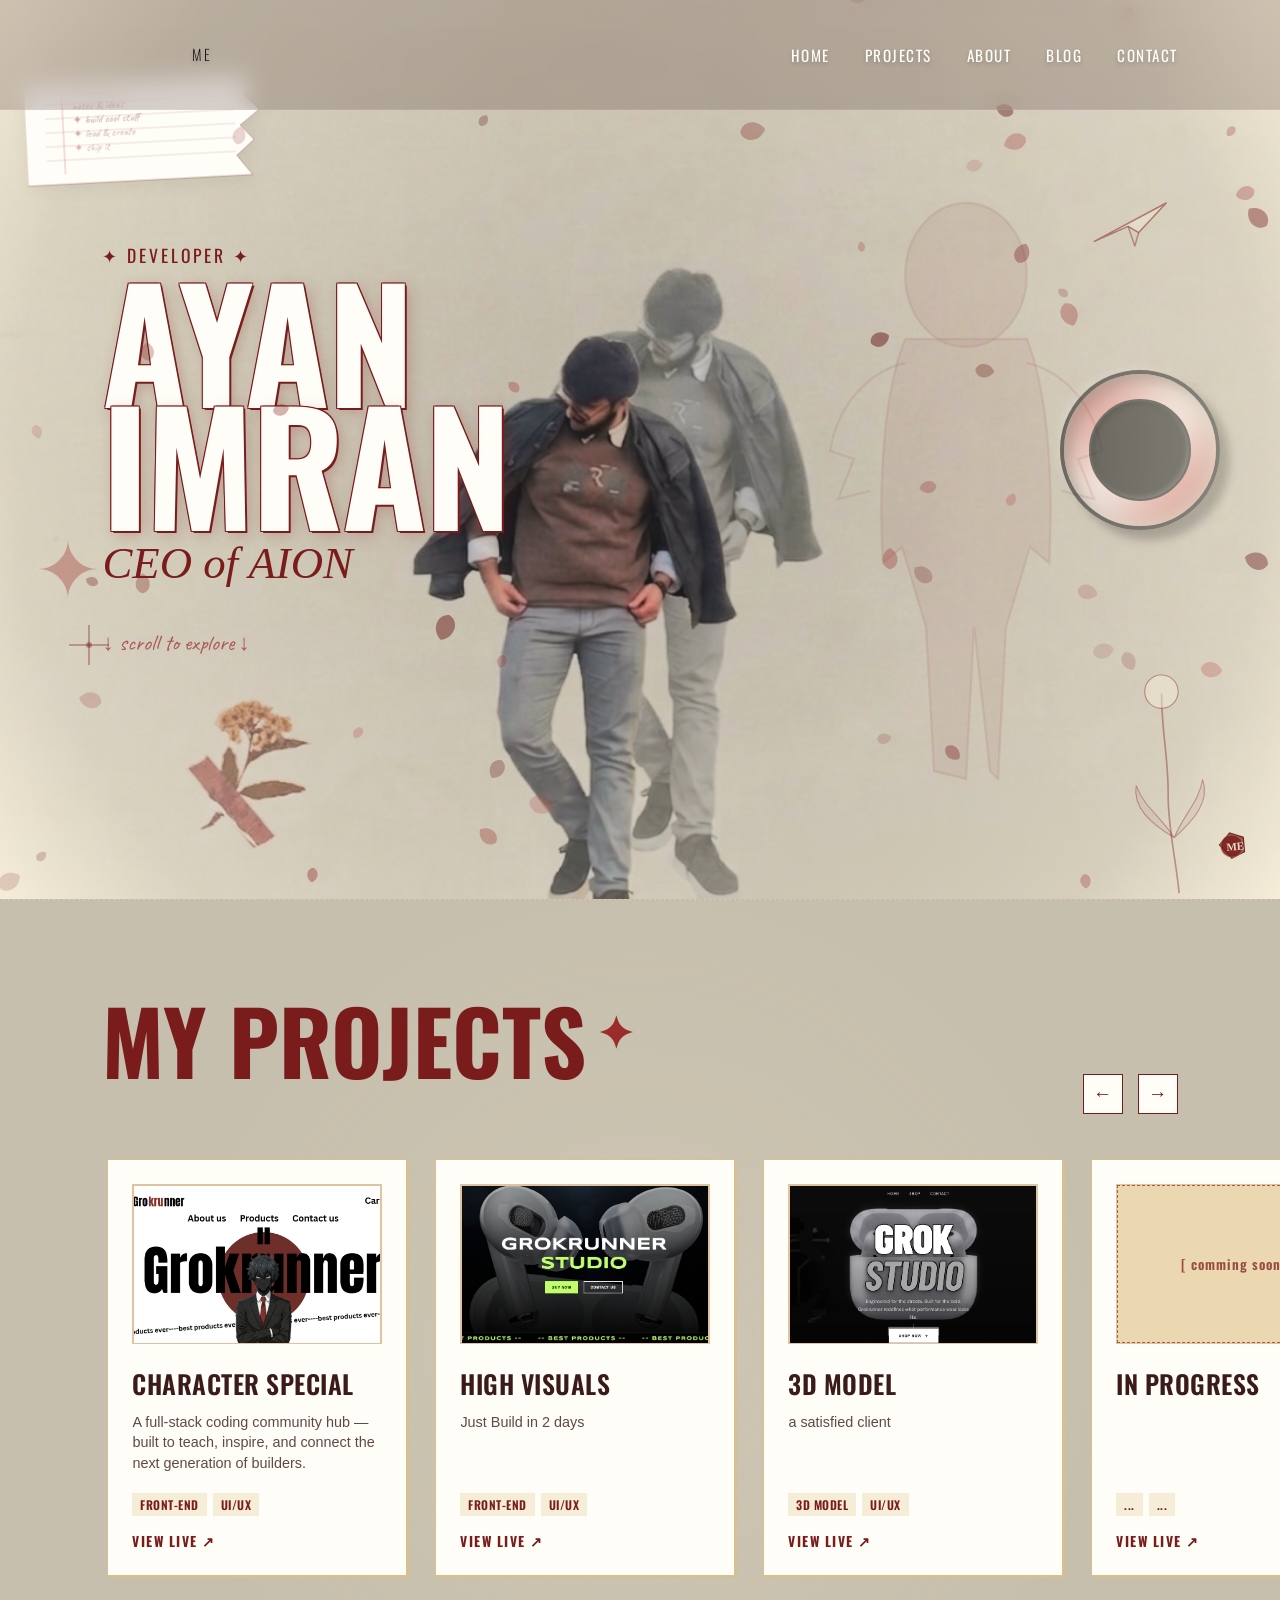
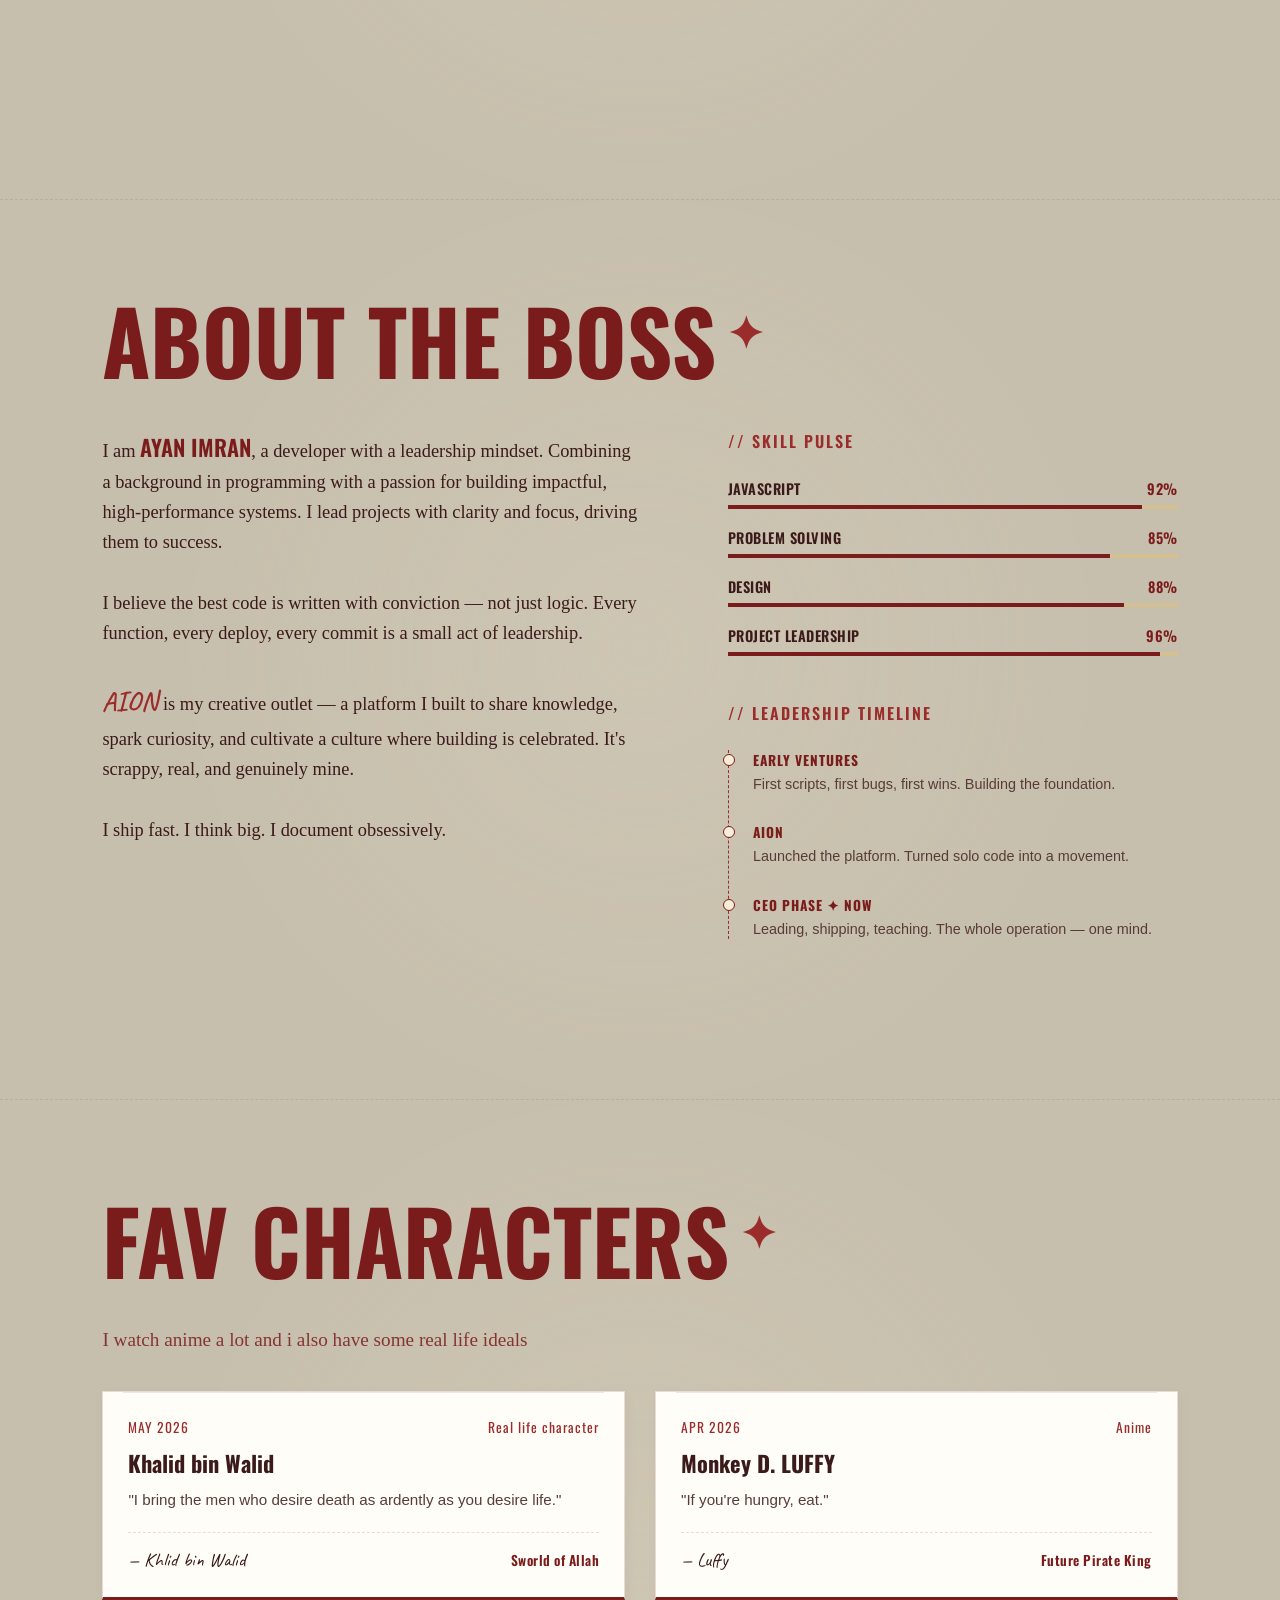
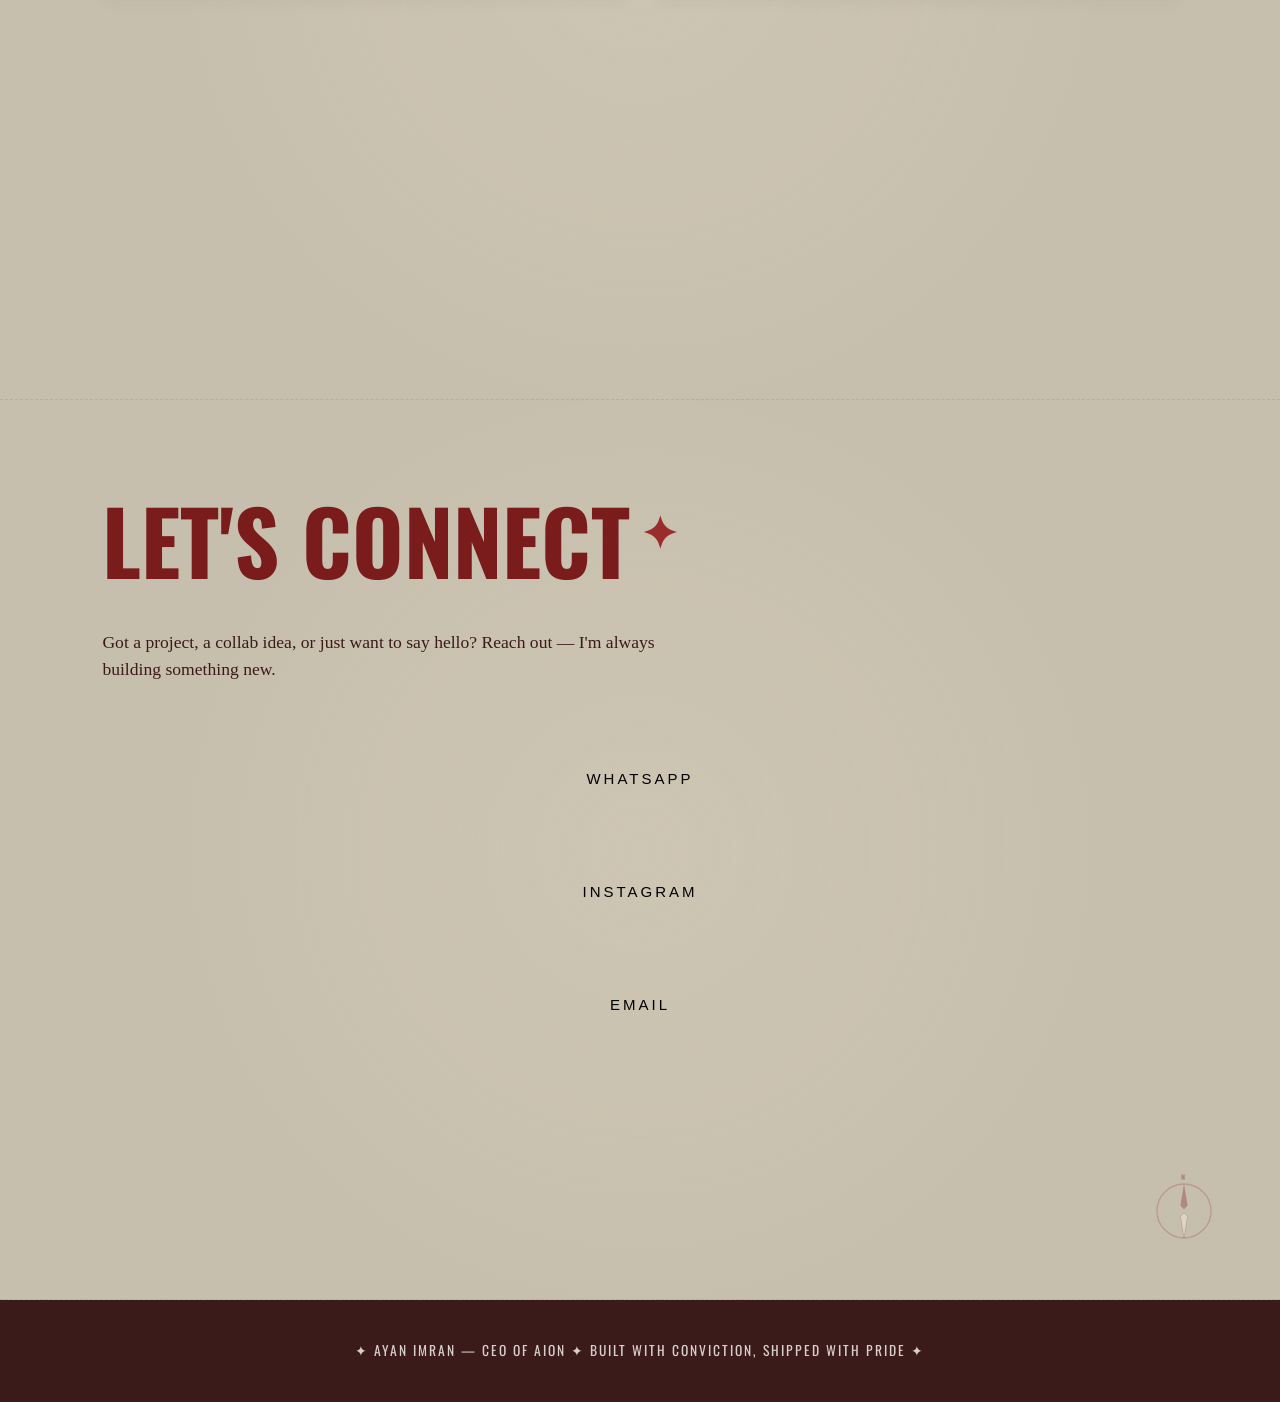
==== index.html @ f15d484b "Add files via upload" ====
<!DOCTYPE html>
<html lang="en">
<head>
    <meta charset="UTF-8">
    <meta name="viewport" content="width=device-width, initial-scale=1.0">
    
    <title>Ayan Imran — CEO of AION</title>
    <meta name="description" content="Official portfolio and blog of Ayan Imran, software developer, founder, and CEO of AION.">
    <meta name="robots" content="index, follow">
    <meta name="author" content="Ayan Imran">
    <link rel="canonical" href="https://azanimran112243-sudo.github.io/"> 

    <meta name="keywords" content="Ayan Imran, AYAN IMRAN, Ayan imran, ayaan imran, ayyan imran, ayan, ayaan, ayyan, imran, AION CEO">

    <meta property="og:type" content="website">
    <meta property="og:url" content="https://azanimran112243-sudo.github.io/">
    <meta property="og:title" content="Ayan Imran — CEO of AION">
    <meta property="og:description" content="Official portfolio and engineering blog of developer Ayan Imran.">
    <meta property="og:image" content="AYAN IMRAN (2).jpg">

    <script type="application/ld+json">
    {
      "@context": "https://schema.org",
      "@type": "Person",
      "name": "Ayan Imran",
      "alternateName": ["Ayaan Imran", "Ayyan Imran", "Ayan imran", "AYAN IMRAN"],
      "url": "https://azanimran112243-sudo.github.io/",
      "jobTitle": "CEO",
      "worksFor": {
        "@type": "Organization",
        "name": "AION"
      }
    }
    </script>

    <link rel="icon" type="image/jpeg" href="5ab49b1a9d5dd504f2a3bdec83b4294a.jpg?v=2">
    <link rel="apple-touch-icon" href="5ab49b1a9d5dd504f2a3bdec83b4294a.jpg?v=2">

    <link rel="preconnect" href="https://fonts.googleapis.com">
    <link href="https://fonts.googleapis.com/css2?family=Oswald:wght@400;600;700&family=IM+Fell+English:ital@0;1&family=Caveat:wght@400;600&display=swap" rel="stylesheet">
    <link rel="stylesheet" href="style.css">
</head>
<body>

    <canvas id="petals-canvas"></canvas>

    <nav>
        <button class="nav-logo" onclick="document.getElementById('home').scrollIntoView({behavior: 'smooth'});">
            <span>ME</span>
        </button>
        <ul class="nav-links">
            <li><a href="#home">Home</a></li>
            <li><a href="#projects">Projects</a></li>
            <li><a href="#about">About</a></li>
            <li><a href="#blog">Blog</a></li>
            <li><a href="#contact">Contact</a></li>
        </ul>
    </nav>

    <section id="home" class="section">
        
        <div class="paper-tear doodle">
            <svg width="240" height="120" viewBox="0 0 240 120" fill="none" xmlns="http://www.w3.org/2000/svg">
                <path d="M0 0 H230 L220 20 L235 35 L215 50 L228 65 L210 80 L225 100 L0 100 Z" fill="#FFFDF7" stroke="rgba(123,28,28,0.3)" stroke-width="1"/>
                <line x1="20" y1="20" x2="210" y2="20" stroke="rgba(123,28,28,0.15)" stroke-width="1"/>
                <line x1="20" y1="34" x2="210" y2="34" stroke="rgba(123,28,28,0.15)" stroke-width="1"/>
                <line x1="20" y1="48" x2="210" y2="48" stroke="rgba(123,28,28,0.15)" stroke-width="1"/>
                <line x1="20" y1="62" x2="210" y2="62" stroke="rgba(123,28,28,0.15)" stroke-width="1"/>
                <line x1="20" y1="76" x2="210" y2="76" stroke="rgba(123,28,28,0.15)" stroke-width="1"/>
                <line x1="38" y1="10" x2="38" y2="90" stroke="rgba(220,80,80,0.25)" stroke-width="1.5"/>
                <text x="48" y="26" font-family="Caveat,cursive" font-size="11" fill="rgba(123,28,28,0.5)">notes &amp; ideas</text>
                <text x="48" y="40" font-family="Caveat,cursive" font-size="11" fill="rgba(123,28,28,0.4)">✦ build cool stuff</text>
                <text x="48" y="54" font-family="Caveat,cursive" font-size="11" fill="rgba(123,28,28,0.35)">✦ lead &amp; create</text>
                <text x="48" y="68" font-family="Caveat,cursive" font-size="11" fill="rgba(123,28,28,0.3)">✦ ship it</text>
            </svg>
        </div>

        <div class="ghost-figure">
            <svg viewBox="0 0 200 450" fill="none" xmlns="http://www.w3.org/2000/svg">
                <ellipse cx="100" cy="60" rx="38" ry="45" fill="rgba(123,28,28,0.15)" stroke="rgba(123,28,28,0.2)" stroke-width="1.5"/>
                <path d="M62 100 C50 130 45 180 48 240 L60 230 L75 280 L80 370 L100 375 L105 280 L115 370 L120 375 L125 280 L140 230 L152 240 C155 180 150 130 138 100 Z" fill="rgba(123,28,28,0.12)" stroke="rgba(123,28,28,0.2)" stroke-width="1.5"/>
                <path d="M62 115 C40 120 20 140 15 170 L30 175 L20 200 L40 195" fill="none" stroke="rgba(123,28,28,0.2)" stroke-width="1.5"/>
                <path d="M138 115 C160 120 180 140 185 170 L170 175 L180 200 L160 195" fill="none" stroke="rgba(123,28,28,0.2)" stroke-width="1.5"/>
            </svg>
        </div>

        <div class="doodle plane-1">
            <svg width="90" height="50" viewBox="0 0 90 50" fill="none">
                <path d="M5 40 L80 8 L50 35 L40 28 Z" stroke="rgba(123,28,28,0.5)" stroke-width="1.5" fill="rgba(245,237,216,0.4)" stroke-linejoin="round"/>
                <path d="M50 35 L45 48 L40 28" stroke="rgba(123,28,28,0.4)" stroke-width="1.5" fill="none" stroke-linejoin="round"/>
            </svg>
        </div>

        <div class="doodle dynamic-burst">
            <svg width="60" height="60" viewBox="0 0 60 60" fill="none" xmlns="http://www.w3.org/2000/svg">
                <path d="M30 0C30 16.5685 16.5685 30 0 30C16.5685 30 30 43.4315 30 60C30 43.4315 43.4315 30 60 30C43.4315 30 30 16.5685 30 0Z" fill="var(--maroon-light)" opacity="0.35"/>
            </svg>
        </div>
        
        <div class="doodle star-1">
            <svg width="50" height="50" viewBox="0 0 50 50" fill="none">
                <line x1="25" y1="5" x2="25" y2="45" stroke="rgba(123,28,28,0.45)" stroke-width="1.5"/>
                <line x1="5" y1="25" x2="45" y2="25" stroke="rgba(123,28,28,0.45)" stroke-width="1.5"/>
                <circle cx="25" cy="25" r="3" fill="rgba(123,28,28,0.4)"/>
            </svg>
        </div>

        <div class="botanical doodle">
            <svg viewBox="0 0 180 220" fill="none" xmlns="http://www.w3.org/2000/svg">
                <path d="M90 210 C90 180 85 150 88 120 C91 90 87 60 90 30" stroke="rgba(123,28,28,0.4)" stroke-width="1.5" fill="none"/>
                <path d="M90 160 C70 145 55 130 60 110 C65 130 80 140 90 160" stroke="rgba(123,28,28,0.35)" stroke-width="1" fill="rgba(123,28,28,0.06)"/>
                <path d="M90 160 C110 145 125 130 120 110 C115 130 100 140 90 160" stroke="rgba(123,28,28,0.35)" stroke-width="1" fill="rgba(123,28,28,0.06)"/>
                <circle cx="90" cy="28" r="15" stroke="rgba(123,28,28,0.4)" stroke-width="1" fill="rgba(245,237,216,0.5)"/>
                <polygon points="130,170 140,160 152,165 152,178 140,183" fill="rgba(123,28,28,0.7)" stroke="rgba(80,10,10,0.8)" stroke-width="1"/>
                <circle cx="141" cy="172" r="10" fill="rgba(123,28,28,0.8)" stroke="rgba(200,150,100,0.4)" stroke-width="1"/>
                <text x="136" y="176" font-family="Georgia,serif" font-size="10" fill="rgba(245,237,216,0.9)" font-weight="bold">ME</text>
            </svg>
        </div>


        <div class="hero-inner">
            <div class="hero-tag">✦ Developer ✦</div>
            <h1 class="hero-name">AYAN<br>IMRAN</h1>
            <p class="hero-ceo">CEO of AION</p>
            <p class="hero-scroll-hint">↓ scroll to explore ↓</p>
        </div>

        <div class="loader">
            <span></span>
        </div>

    </section>

    <section id="projects" class="section">
        <h2 class="section-header">My Projects</h2>

        <div class="carousel-wrap">
            <button class="carousel-btn prev" onclick="slideCarousel(-1)">&#8592;</button>
            <button class="carousel-btn next" onclick="slideCarousel(1)">&#8594;</button>

            <div class="carousel-track" id="carousel">

                <a href="https://azanimran112243-sudo.github.io/" target="_blank" class="project-card-link">
                    <div class="project-card">
                        <div class="card-thumb">
                            <div class="card-thumb">
    <img src="1p.png" class="project-thumb-img" alt="Grokrunner">
    
    <div class="card-thumb-inner"></div>
</div>
                        </div>
                        <h3 class="card-title">CHARACTER SPECIAL</h3>
                        <p class="card-desc">A full-stack coding community hub — built to teach, inspire, and connect the next generation of builders.</p>
                        <div>
                            <span class="card-tag">front-end</span><span class="card-tag">UI/UX</span>
                        </div>
                        <span class="card-btn">VIEW LIVE ↗</span>
                    </div>
                </a>

                  <a href="https://azanimran112243-sudo.github.io/project-664/" target="_blank" class="project-card-link">
                    <div class="project-card">
                        <div class="card-thumb">
                            <div class="card-thumb">
    <img src="2p.png" class="project-thumb-img" alt="Grokrunner">
    
    <div class="card-thumb-inner"></div>
</div>
                        </div>
                        <h3 class="card-title">High Visuals</h3>
                        <p class="card-desc">Just Build in 2 days</p>
                        <div>
                            <span class="card-tag">front-end</span><span class="card-tag">UI/UX</span>
                        </div>
                        <span class="card-btn">VIEW LIVE ↗</span>
                    </div>
                </a>

                 <a href="https://grokrunner.store/" target="_blank" class="project-card-link">
                    <div class="project-card">
                        <div class="card-thumb">
                            <div class="card-thumb">
    <img src="3p.png" class="project-thumb-img" alt="Grokrunner">
    
    <div class="card-thumb-inner"></div>
</div>
                        </div>
                        <h3 class="card-title">3D Model</h3>
                        <p class="card-desc">a satisfied client</p>
                        <div>
                            <span class="card-tag">3D Model</span><span class="card-tag">UI/UX</span>
                        </div>
                        <span class="card-btn">VIEW LIVE ↗</span>
                    </div>
                </a>

                <a href="https://your-live-project-link4.com" target="_blank" class="project-card-link">
                    <div class="project-card">
                        <div class="card-thumb">
                            <div class="card-thumb-inner">
                                <span class="card-thumb-label">[ comming soon... ]</span>
                            </div>
                        </div>
                        <h3 class="card-title">in progress</h3>
                        <p class="card-desc"></p>
                        <div>
                            <span class="card-tag">...</span><span class="card-tag">...</span>
                        </div>
                        <span class="card-btn">VIEW LIVE ↗</span>
                    </div>
                </a>

            </div>
        </div>
    </section>

    <section id="about" class="section">
        <h2 class="section-header">About the Boss</h2>

        <div class="about-grid">
            <div class="about-bio">
                <p>I am <strong>Ayan Imran</strong>, a developer with a leadership mindset. Combining a background in programming with a passion for building impactful, high-performance systems. I lead projects with clarity and focus, driving them to success.</p>
                <br>
                <p>I believe the best code is written with conviction — not just logic. Every function, every deploy, every commit is a small act of leadership.</p>
                <br>
                <p><span class="daba">AION</span> is my creative outlet — a platform I built to share knowledge, spark curiosity, and cultivate a culture where building is celebrated. It's scrappy, real, and genuinely mine.</p>
                <br>
                <p>I ship fast. I think big. I document obsessively.</p>
            </div>

            <div>
                <div class="skills-wrap">
                    <p class="skills-title">// Skill Pulse</p>
                    <div class="skill-bar-wrap">
                        <div class="skill-label"><span>JavaScript</span><span class="skill-pct">92%</span></div>
                        <div class="skill-track"><div class="skill-fill" data-width="92"></div></div>
                    </div>
                    <div class="skill-bar-wrap">
                        <div class="skill-label"><span>Problem Solving</span><span class="skill-pct">85%</span></div>
                        <div class="skill-track"><div class="skill-fill" data-width="85"></div></div>
                    </div>
                    <div class="skill-bar-wrap">
                        <div class="skill-label"><span>Design</span><span class="skill-pct">88%</span></div>
                        <div class="skill-track"><div class="skill-fill" data-width="88"></div></div>
                    </div>
                    <div class="skill-bar-wrap">
                        <div class="skill-label"><span>Project Leadership</span><span class="skill-pct">96%</span></div>
                        <div class="skill-track"><div class="skill-fill" data-width="96"></div></div>
                    </div>
                </div>

                <div class="timeline-wrap">
                    <p class="timeline-title">// Leadership Timeline</p>
                    <div class="timeline">
                        <div class="tl-item">
                            <p class="tl-year">EARLY VENTURES</p>
                            <p class="tl-label">First scripts, first bugs, first wins. Building the foundation.</p>
                        </div>
                        <div class="tl-item">
                            <p class="tl-year">AION</p>
                            <p class="tl-label">Launched the platform. Turned solo code into a movement.</p>
                        </div>
                        <div class="tl-item">
                            <p class="tl-year">CEO PHASE ✦ NOW</p>
                            <p class="tl-label">Leading, shipping, teaching. The whole operation — one mind.</p>
                        </div>
                    </div>
                </div>
            </div>
        </div>
    </section>

    <section id="blog" class="section">
        <h2 class="section-header">Fav characters</h2>
        <p class="blog-subtitle">I watch anime a lot and i also have some real life ideals</p>
        
        <div class="blog-grid">
            <article class="blog-card">
                <div class="blog-meta">
                    <span class="blog-date">MAY 2026</span>
                    <span class="blog-category">Real life character</span>
                </div>
                <h3 class="blog-title"><a href="#">Khalid bin Walid</a></h3>
                <p class="blog-excerpt"> "I bring the men who desire death as ardently as you desire life."</p>
                <div class="blog-footer">
                    <span class="blog-author">— Khlid bin Walid</span>
                    <a href="#" class="blog-more">Sworld of Allah</a>
                </div>
            </article>

            <article class="blog-card">
                <div class="blog-meta">
                    <span class="blog-date">APR 2026</span>
                    <span class="blog-category">Anime</span>
                </div>
                <h3 class="blog-title"><a href="#">Monkey D. LUFFY</a></h3>
                <p class="blog-excerpt">"If you're hungry, eat."</p>
                <div class="blog-footer">
                    <span class="blog-author">— Luffy</span>
                    <a href="#" class="blog-more">Future Pirate King</a>
                </div>
            </article>
        </div>
    </section>

  <section id="contact" class="section">
    <h2 class="section-header">Let's Connect</h2>
    <p class="contact-desc-text">
        Got a project, a collab idea, or just want to say hello? Reach out — I'm always building something new.
    </p>

    <div class="contact-grid" style="display: flex; flex-direction: column; align-items: center; gap: 20px; margin-top: 30px;">
        
        <a href="https://wa.me/923316389247" target="_blank" rel="noopener noreferrer">
            <button class="contact-btn">
                <span>WHATSAPP</span>
            </button>
        </a>

        <a href="https://instagram.com/ayan_15o" target="_blank" rel="noopener noreferrer">
            <button class="contact-btn">
                <span>INSTAGRAM</span>
            </button>
        </a>

        <a href="mailto:1ayan1imran1@gmail.com">
            <button class="contact-btn">
                <span>EMAIL</span>
            </button>
        </a>
        
    </div>

        <div class="anchor-corner doodle">
            <svg viewBox="0 0 100 110" fill="none" xmlns="http://www.w3.org/2000/svg">
                <circle cx="50" cy="50" r="30" stroke="rgba(123,28,28,0.35)" stroke-width="1.5" fill="none"/>
                <path d="M50 20 L54 44 L50 48 L46 44 Z" fill="rgba(123,28,28,0.55)"/>
                <path d="M50 80 L54 56 L50 52 L46 56 Z" fill="rgba(245,237,216,0.8)" stroke="rgba(123,28,28,0.4)" stroke-width="0.8"/>
                <text x="47" y="16" font-family="Oswald,sans-serif" font-size="8" fill="rgba(123,28,28,0.6)" font-weight="700">N</text>
            </svg>
        </div>
    </section>

    <footer>
        <p>✦ Ayan Imran — CEO of AION ✦ Built with conviction, shipped with pride ✦</p>
    </footer>

    <script>
    /* ── FALLING PETALS CANVAS ENGINE ───────── */
    (function() {
        const canvas = document.getElementById('petals-canvas');
        const ctx = canvas.getContext('2d');
        let W, H, petals = [];

        function resize() {
            W = canvas.width = window.innerWidth;
            H = canvas.height = window.innerHeight;
        }
        resize();
        window.addEventListener('resize', resize);

        const COLORS = [
            'rgba(123,28,28,0.55)',
            'rgba(155,44,44,0.5)',
            'rgba(180,60,60,0.45)',
            'rgba(100,15,15,0.6)',
            'rgba(140,30,30,0.4)',
        ];

        function Petal() {
            this.reset = function() {
                this.x = Math.random() * W;
                this.y = -20;
                this.size = Math.random() * 10 + 6; 
                this.speedY = Math.random() * 1.4 + 0.5;
                this.speedX = (Math.random() - 0.5) * 0.8;
                this.rotation = Math.random() * Math.PI * 2;
                this.rotSpeed = (Math.random() - 0.5) * 0.05;
                this.sway = Math.random() * 2.5 + 1;
                this.swaySpeed = Math.random() * 0.02 + 0.01;
                this.swayOffset = Math.random() * Math.PI * 2;
                this.color = COLORS[Math.floor(Math.random() * COLORS.length)];
                this.opacity = Math.random() * 0.5 + 0.3;
                this.tick = 0;
            };
            this.reset();
            this.y = Math.random() * H;
        }

        Petal.prototype.update = function() {
            this.tick++;
            this.y += this.speedY;
            this.x += this.speedX + Math.sin(this.tick * this.swaySpeed + this.swayOffset) * this.sway * 0.03;
            this.rotation += this.rotSpeed;
            if (this.y > H + 30) this.reset();
        };

        Petal.prototype.draw = function() {
            ctx.save();
            ctx.translate(this.x, this.y);
            ctx.rotate(this.rotation);
            ctx.globalAlpha = this.opacity;
            ctx.fillStyle = this.color;
            ctx.beginPath();
            ctx.moveTo(0, -this.size);
            ctx.bezierCurveTo(this.size * 0.8, -this.size * 0.6, this.size * 0.8, this.size * 0.5, 0, this.size * 0.7);
            ctx.bezierCurveTo(-this.size * 0.8, this.size * 0.5, -this.size * 0.8, -this.size * 0.6, 0, -this.size);
            ctx.fill();
            ctx.restore();
        };

        for (let i = 0; i < 48; i++) petals.push(new Petal()); 

        function loop() {
            ctx.clearRect(0, 0, W, H);
            petals.forEach(p => { p.update(); p.draw(); });
            requestAnimationFrame(loop);
        }
        loop();
    })();

    /* ── SCROLL OBSERVER FADE-IN ────────────── */
    const sections = document.querySelectorAll('.section'); 
    const observer = new IntersectionObserver((entries) => {
        entries.forEach(e => {
            if (e.isIntersecting) {
                e.target.classList.add('visible');
                if (e.target.id === 'about') {
                    setTimeout(animateSkills, 300);
                }
            }
        });
    }, { threshold: 0.1 });
    sections.forEach(s => observer.observe(s));

    /* ── SKILL BARS ACCELERATION ────────────── */
    let skillsAnimated = false;
    function animateSkills() {
        if (skillsAnimated) return;
        skillsAnimated = true;
        document.querySelectorAll('.skill-fill').forEach(fill => {
            const w = fill.getAttribute('data-width');
            setTimeout(() => { fill.style.width = w + '%'; }, 100);
        });
    }

    /* ── CAROUSEL CONTROLLER ────────────────── */
   /* ── CAROUSEL CONTROLLER ────────────────── */
    let carouselIndex = 0;
    const track = document.getElementById('carousel');

    // Dynamically get the width of a card
    function getCardWidth() {
        const card = document.querySelector('.project-card-link');
        return card ? card.offsetWidth : 328; // Fallback to 328 if not found
    }

    function slideCarousel(dir) {
        const CARD_W = getCardWidth(); // Always get current width
        const cards = track.querySelectorAll('.project-card-link');
        // Calculate max index based on current width
        const maxIndex = cards.length - Math.floor(track.parentElement.offsetWidth / CARD_W);
        carouselIndex = Math.max(0, Math.min(carouselIndex + dir, Math.max(0, maxIndex)));
        track.style.transform = `translateX(-${carouselIndex * CARD_W}px)`;
    }

    // Reset position on resize to prevent layout breaking
   // ... Replace the "// ... (Keep the rest...)" comment with this:

    document.addEventListener('mousemove', e => {
        if (!isDragging) return;
        const dx = startX - e.clientX;
        track.style.transform = `translateX(-${Math.max(0, startScroll + dx)}px)`;
    });

    document.addEventListener('mouseup', e => {
        if (!isDragging) return;
        isDragging = false;
        track.style.transition = 'transform 0.4s cubic-bezier(0.25,0.46,0.45,0.94)';
        const dx = startX - e.clientX;
        // Slide only if dragged enough
        if (Math.abs(dx) > 60) slideCarousel(dx > 0 ? 1 : -1);
        else slideCarousel(0);
    });

    track.addEventListener('touchstart', e => {
        startX = e.touches[0].clientX;
        startScroll = carouselIndex * getCardWidth();
        track.style.transition = 'none';
    }, { passive: true });
    
    // ... (Keep the rest of your move/mouse listeners as they are)

    </script>
</body>
</html>
---- style.css ----
/* ─── CSS VARIABLES ─────────────────────────── */
:root {
  --maroon: #7B1C1C;
  --maroon-light: #9B2C2C;
  --maroon-pale: rgba(123,28,28,0.12);
  --parchment: #F5EDD8;
  --parchment-dark: #ecd8b0;
  --parchment-shadow: #D4C090;
  --ink: #3B1A1A;
  --white: #FFFDF7;
  --font-header: 'Oswald', sans-serif;
  --font-script: 'IM Fell English', serif;
  --font-hand: 'Caveat', cursive;
}

/* ─── RESET & BASE ──────────────────────────── */
* {
  margin: 0;
  padding: 0;
  box-sizing: border-box;
  user-select: none;
}

html {
  scroll-behavior: smooth;
  background: linear-gradient(135deg, rgba(237, 217, 200, 0.4) 0%, rgba(245, 237, 216, 0.3) 50%, rgba(237, 217, 200, 0.4) 100%);
  background-attachment: fixed;
  background-color: #c7bfad;
  color: var(--ink);
  font-family: Arial, sans-serif;
  overflow-x: hidden;
}

body {
  min-height: 100vh;
  position: relative;
}

/* Custom Scrollbar */
::-webkit-scrollbar {
  width: 8px;
}
::-webkit-scrollbar-track {
  background: var(--parchment);
}
::-webkit-scrollbar-thumb {
  background: var(--maroon);
}
::-webkit-scrollbar-thumb:hover {
  background: var(--maroon-light);
}

/* ─── CANVASED PETALS ENGINE ───────────────── */
#petals-canvas {
  position: fixed;
  top: 0;
  left: 0;
  width: 100vw;
  height: 100vh;
  pointer-events: none;
  z-index: 10;
}

/* ─── GLOBAL UTILITIES & VISIBILITY ────────── */
.section {
  min-height: 100vh;
  padding: 100px 8%;
  position: relative;
  border-bottom: 1px dashed var(--maroon-pale);
  background: radial-gradient(circle at 50% 50%, rgba(245,237,216,0.15) 0%, transparent 60%);
}

/* Master Fade-in Animation Chain */
#home, #projects, #about, #blog, #contact {
  opacity: 0;
  transform: translateY(40px);
  transition: opacity 0.8s cubic-bezier(0.25, 0.46, 0.45, 0.94),
              transform 0.8s cubic-bezier(0.25, 0.46, 0.45, 0.94);
}

#home.visible, #projects.visible, #about.visible, #blog.visible, #contact.visible {
  opacity: 1;
  transform: translateY(0);
}

.section-header {
  font-family: var(--font-header);
  font-size: clamp(3rem, 7vw, 5.5rem);
  text-transform: uppercase;
  color: var(--maroon);
  font-weight: 700;
  line-height: 0.9;
  margin-bottom: 50px;
  position: relative;
  display: inline-block;
}
.section-header::after {
  content: ' ✦';
  font-size: 0.5em;
  vertical-align: super;
  color: var(--maroon-light);
}

/* ─── NAVIGATION BAR (FROSTED GLASS BLUR) ───── */
nav {
  position: fixed;
  top: 0;
  left: 0;
  width: 100%;
  display: flex;
  justify-content: space-between;
  align-items: center;
  padding: 18px 8%;
  z-index: 100;
  background-color: rgba(59, 26, 26, 0.2); 
  backdrop-filter: blur(12px); 
  -webkit-backdrop-filter: blur(12px); 
  border-bottom: 1px solid rgba(255, 253, 247, 0.08);
}

.nav-logo, .nav-links a {
  color: var(--white) !important;
  text-shadow: 0 2px 4px rgba(0, 0, 0, 0.2);
}
.nav-logo {
  border: none;
  position: relative;
  width: 200px;
  height: 73px;
  padding: 0;
  z-index: 2;
  -webkit-mask: url("data:image/svg+xml,%3Csvg xmlns='http://www.w3.org/2000/svg' height='868' width='2500' viewBox='0 0 726 252.17'%3E%3Cpath d='M483.92 0S481.38 24.71 466 40.11c-11.74 11.74-24.09 12.66-40.26 15.07-9.42 1.41-29.7 3.77-34.81-.79-2.37-2.11-3-21-3.22-27.62-.21-6.92-1.36-16.52-2.82-18-.75 3.06-2.49 11.53-3.09 13.61S378.49 34.3 378 36a85.13 85.13 0 0 0-30.09 0c-.46-1.67-3.17-11.48-3.77-13.56s-2.34-10.55-3.09-13.61c-1.45 1.45-2.61 11.05-2.82 18-.21 6.67-.84 25.51-3.22 27.62-5.11 4.56-25.38 2.2-34.8.79-16.16-2.47-28.51-3.39-40.21-15.13C244.57 24.71 242 0 242 0H0s69.52 22.74 97.52 68.59c16.56 27.11 14.14 58.49 9.92 74.73C170 140 221.46 140 273 158.57c69.23 24.93 83.2 76.19 90 93.6 6.77-17.41 20.75-68.67 90-93.6 51.54-18.56 103-18.59 165.56-15.25-4.21-16.24-6.63-47.62 9.93-74.73C656.43 22.74 726 0 726 0z'/%3E%3C/svg%3E") no-repeat 50% 50%;
  mask: url("data:image/svg+xml,%3Csvg xmlns='http://www.w3.org/2000/svg' height='868' width='2500' viewBox='0 0 726 252.17'%3E%3Cpath d='M483.92 0S481.38 24.71 466 40.11c-11.74 11.74-24.09 12.66-40.26 15.07-9.42 1.41-29.7 3.77-34.81-.79-2.37-2.11-3-21-3.22-27.62-.21-6.92-1.36-16.52-2.82-18-.75 3.06-2.49 11.53-3.09 13.61S378.49 34.3 378 36a85.13 85.13 0 0 0-30.09 0c-.46-1.67-3.17-11.48-3.77-13.56s-2.34-10.55-3.09-13.61c-1.45 1.45-2.61 11.05-2.82 18-.21 6.67-.84 25.51-3.22 27.62-5.11 4.56-25.38 2.2-34.8.79-16.16-2.47-28.51-3.39-40.21-15.13C244.57 24.71 242 0 242 0H0s69.52 22.74 97.52 68.59c16.56 27.11 14.14 58.49 9.92 74.73C170 140 221.46 140 273 158.57c69.23 24.93 83.2 76.19 90 93.6 6.77-17.41 20.75-68.67 90-93.6 51.54-18.56 103-18.59 165.56-15.25-4.21-16.24-6.63-47.62 9.93-74.73C656.43 22.74 726 0 726 0z'/%3E%3C/svg%3E") no-repeat 50% 50%;
  -webkit-mask-size: 100%;
  cursor: pointer;
  background-color: transparent;
  transform: translateY(8px);
  font-family: var(--font-header);
  font-weight: 700;
  letter-spacing: 2px;
  text-decoration: none;
}

.nav-logo:after {
  content: '';
  position: absolute;
  left: 0;
  right: 0;
  bottom: 0;
  box-shadow: 0px 0 0 0 white;
  transition: all 2s ease;
}

.nav-logo:hover:after {
  box-shadow: 0px -13px 56px 12px #ffffffa6;
}

.nav-logo span {
  position: absolute;
  width: 100%;
  font-size: 15px;
  font-weight: 100;
  left: 50%;
  top: 39%;
  letter-spacing: 3px;
  text-align: center;
  transform: translate(-50%,-50%);
  color: black;
  transition: all 2s ease;
}

.nav-logo:hover span {
  color: white;
}

.nav-logo:before {
  content: '';
  position: absolute;
  width: 0;
  height: 100%;
  background-color: black;
  left: 50%;
  top: 50%;
  transform: translate(-50%, -50%);
  transition: all 1s ease;
}

.nav-logo:hover:before {
  width: 100%;
}

.nav-links {
  display: flex;
  list-style: none;
  gap: 35px;
}
.nav-links a {
  font-family: var(--font-header);
  font-size: 0.95rem;
  text-transform: uppercase;
  color: var(--white);
  text-decoration: none;
  letter-spacing: 1.5px;
  position: relative;
  transition: color 0.3s;
}
.nav-links a::after {
  content: '';
  position: absolute;
  width: 0;
  height: 1px;
  bottom: -4px;
  left: 0;
  background-color: var(--white);
  transition: width 0.3s ease;
}
.nav-links a:hover::after {
  width: 100%;
}

/* ─── HERO SECTION ──────────────────────────── */
#home {
  height: 100vh;
  width: 100%;
  position: relative;
  display: flex;
  align-items: center;
  padding: 0 8%;
  overflow: hidden;
  background-image: url('AYAN IMRAN (2).jpg');
  background-size: cover;
  background-position: center center;
  background-repeat: no-repeat;
}

#home::before {
  content: '';
  position: absolute;
  top: 0;
  left: 0;
  width: 100%;
  height: 100%;
  background: radial-gradient(circle, rgba(245,237,216,0.1) 20%, rgba(245,237,216,0.5) 80%, var(--parchment) 100%);
  pointer-events: none;
  z-index: 1;
}

.hero-inner {
  position: relative;
  z-index: 5;
  max-width: 700px;
}

.hero-tag {
  font-family: var(--font-header);
  font-size: 1.1rem;
  text-transform: uppercase;
  letter-spacing: 3px;
  color: var(--maroon);
  margin-bottom: 10px;
}

.hero-name {
  font-family: var(--font-header);
  font-size: clamp(5rem, 12vw, 11rem);
  font-weight: 700;
  line-height: 0.8;
  color: var(--white);
  text-shadow: 
    2px 2px 0px var(--maroon),
    -1px -1px 0px var(--maroon),
    1px -1px 0px var(--maroon),
    -1px 1px 0px var(--maroon),
    4px 4px 15px rgba(123,28,28,0.25);
  letter-spacing: -2px;
  margin-bottom: 15px;
}

.hero-ceo {
  font-family: var(--font-script);
  font-style: italic;
  font-size: clamp(1.5rem, 4vw, 2.8rem);
  color: var(--maroon);
  font-weight: 400;
  line-height: 1.1;
}

.hero-scroll-hint {
  font-family: var(--font-hand);
  font-size: 1.4rem;
  color: var(--maroon-light);
  margin-top: 40px;
  opacity: 0.7;
}

/* ─── DOODLES & ARTWORK OBJECTS ──────────────── */
.doodle {
  position: absolute;
  pointer-events: none;
  z-index: 3;
}

.paper-tear {
  top: 80px;
  left: 2%;
  transform: rotate(-3deg);
  filter: drop-shadow(3px 5px 8px rgba(0,0,0,0.06));
}

.ghost-figure {
  position: absolute;
  right: 12%;
  bottom: 0;
  height: 80vh;
  width: auto;
  opacity: 0.45;
  pointer-events: none;
  z-index: 2;
}
.ghost-figure svg {
  height: 100%;
}

.cloud-1 { top: 15%; right: 25%; }
.cloud-2 { top: 40%; left: 40%; }
.plane-1 { top: 22%; right: 8%; transform: rotate(-5deg); }
.star-1 { bottom: 25%; left: 5%; }
.dynamic-burst { top: 60%; left: 3%; animation: pulseBurst 4s infinite ease-in-out; }

.botanical {
  bottom: 0;
  right: 0;
  width: 200px;
  height: auto;
  transform: rotate(-5deg);
  transform-origin: bottom right;
}

@keyframes pulseBurst {
  0%, 100% { transform: scale(1) rotate(0deg); opacity: 0.8; }
  50% { transform: scale(1.15) rotate(15deg); opacity: 0.4; }
}

/* ─── SCROLL AIRPLANE PATH ENGINE CONTAINER ── */
#scroll-airplane {
  position: fixed;
  top: 0;
  left: 0;
  width: 110px;
  height: 70px;
  z-index: 1000;
  pointer-events: none;
  perspective: 1200px;
  filter: drop-shadow(6px 12px 14px rgba(123, 28, 28, 0.22));
}

/* ─── PROJECTS CAROUSEL ─────────────────────── */
.carousel-wrap {
  position: relative;
  width: 100%;
  margin-top: 20px;
}

.carousel-track {
  display: flex;
  gap: 28px;
  transition: transform 0.45s cubic-bezier(0.25, 1, 0.5, 1);
  cursor: grab;
  padding: 10px 5px;
}
.carousel-track:active {
  cursor: grabbing;
}

.project-card-link {
  text-decoration: none;
  color: inherit;
  display: block;
  flex: 0 0 300px;
}

.project-card {
  background: var(--white);
  border: 1px solid var(--parchment-shadow);
  padding: 24px;
  
  max-width: 300px;
  width: 100%;
  height: 100%;
  display: flex;
  flex-direction: column;
  box-shadow: 2px 2px 0px var(--parchment-shadow);
  position: relative;
  top: 0;
  transition: transform 0.3s cubic-bezier(0.16, 1, 0.3, 1),
              box-shadow 0.3s cubic-bezier(0.16, 1, 0.3, 1),
              border-color 0.3s;
}

.project-card-link:hover .project-card {
  top: -8px;
  box-shadow: 8px 12px 20px rgba(123,28,28,0.08), 0px 0px 0px 1px var(--maroon);
  border-color: var(--maroon);
}

.card-thumb {
  width: 100%;
  height: 160px;
  background-color: var(--parchment-dark);
  margin-bottom: 20px;
  position: relative;
  overflow: hidden;
  border: 1px solid rgba(123,28,28,0.1);
}

.card-thumb-inner {
  width: 100%;
  height: 100%;
  display: flex;
  align-items: center;
  justify-content: center;
  border: 1px dashed var(--maroon-light);
  background: linear-gradient(45deg, var(--parchment-dark) 25%, transparent 25%), 
              linear-gradient(-45deg, var(--parchment-dark) 25%, transparent 25%), 
              linear-gradient(45deg, transparent 75%, var(--parchment-dark) 75%), 
              linear-gradient(-45deg, transparent 75%, var(--parchment-dark) 75%);
  background-size: 16px 16px;
  opacity: 0.75;
}

.project-thumb-img {
  position: absolute; /* Forces it to fill the parent container */
  top: 0;
  left: 0;
  width: 100%;
  height: 100%;
  object-fit: cover;
  object-position: center;
  z-index: 1; /* Keeps it on top of the pattern */
  pointer-events: none; /* Allows clicking through the image to the link */
}


.card-thumb-label {
  font-family: var(--font-header);
  font-weight: 600;
  font-size: 0.85rem;
  color: var(--maroon);
  letter-spacing: 1px;
}

.card-title {
  font-family: var(--font-header);
  font-size: 1.6rem;
  text-transform: uppercase;
  font-weight: 600;
  color: var(--ink);
  margin-bottom: 10px;
  letter-spacing: 0.5px;
}

.card-desc {
  font-size: 0.9rem;
  line-height: 1.4;
  color: rgba(59,26,26,0.8);
  margin-bottom: 20px;
  flex-grow: 1;
}

.card-tag {
  display: inline-block;
  font-family: var(--font-header);
  font-size: 0.75rem;
  text-transform: uppercase;
  letter-spacing: 0.5px;
  background-color: var(--parchment);
  color: var(--maroon);
  padding: 3px 8px;
  margin-right: 6px;
  margin-bottom: 15px;
  font-weight: 600;
}

.card-btn {
  font-family: var(--font-header);
  font-size: 0.85rem;
  font-weight: 700;
  letter-spacing: 1.5px;
  color: var(--maroon);
  text-transform: uppercase;
  margin-top: auto;
  display: inline-flex;
  align-items: center;
  transition: color 0.2s;
}
.project-card-link:hover .card-btn {
  color: var(--maroon-light);
}

.carousel-btn {
  position: absolute;
  top: -75px;
  background: var(--white);
  border: 1px solid var(--maroon);
  color: var(--maroon);
  width: 40px;
  height: 40px;
  cursor: pointer;
  display: flex;
  align-items: center;
  justify-content: center;
  font-size: 1.2rem;
  z-index: 50; 
  transition: background 0.2s, color 0.2s;
}
.carousel-btn:hover {
  background-color: var(--maroon);
  color: var(--white);
}
.carousel-btn.prev { right: 55px; }
.carousel-btn.next { right: 0; }

/* ─── ABOUT GRID LAYOUTS ────────────────────── */
.about-grid {
  display: grid;
  grid-template-columns: 1.2fr 1fr;
  gap: 8%;
  align-items: start;
}

.about-bio {
  font-family: Georgia, serif;
  font-size: 1.15rem;
  line-height: 1.65;
  color: var(--ink);
}
.about-bio strong {
  font-family: var(--font-header);
  font-size: 1.4rem;
  text-transform: uppercase;
  color: var(--maroon);
  font-weight: 600;
}
.about-bio .daba {
  font-family: var(--font-hand);
  font-size: 1.7rem;
  font-weight: 600;
  color: var(--maroon-light);
  display: inline-block;
  transform: rotate(-1.5deg);
}

.skills-wrap {
  margin-bottom: 45px;
}
.skills-title, .timeline-title {
  font-family: var(--font-header);
  font-size: 1rem;
  text-transform: uppercase;
  letter-spacing: 2px;
  color: var(--maroon-light);
  margin-bottom: 25px;
  font-weight: 600;
}

.skill-bar-wrap {
  margin-bottom: 18px;
}
.skill-label {
  display: flex;
  justify-content: space-between;
  font-family: var(--font-header);
  text-transform: uppercase;
  font-size: 0.9rem;
  font-weight: 600;
  margin-bottom: 6px;
  letter-spacing: 0.5px;
}
.skill-pct {
  color: var(--maroon);
}
.skill-track {
  width: 100%;
  height: 4px;
  background-color: var(--parchment-shadow);
  position: relative;
}
.skill-fill {
  position: absolute;
  top: 0;
  left: 0;
  height: 100%;
  width: 0%;
  background-color: var(--maroon);
  transition: width 1.5s cubic-bezier(0.25, 1, 0.5, 1);
}

.timeline {
  border-left: 1px dashed var(--maroon-light);
  padding-left: 24px;
  display: flex;
  flex-direction: column;
  gap: 28px;
}
.tl-item {
  position: relative;
}
.tl-item::before {
  content: '';
  position: absolute;
  left: -29.5px;
  top: 4px;
  width: 10px;
  height: 10px;
  background-color: var(--parchment);
  border: 1px solid var(--maroon);
  border-radius: 50%;
}
.tl-year {
  font-family: var(--font-header);
  font-size: 0.85rem;
  font-weight: 700;
  letter-spacing: 1px;
  color: var(--maroon);
  margin-bottom: 4px;
}
.tl-label {
  font-size: 0.9rem;
  line-height: 1.4;
  color: rgba(59,26,26,0.8);
}

/* ─── BLOG LAYOUT SECTION ───────────────────── */
.blog-subtitle {
  font-family: var(--font-script);
  font-size: 1.2rem;
  color: var(--maroon);
  margin-bottom: 40px;
  opacity: 0.85;
}

.blog-grid {
  display: grid;
  grid-template-columns: repeat(auto-fit, minmax(300px, 1fr));
  gap: 30px;
  width: 100%;
}

.blog-card {
  background: var(--white);
  border: 1px solid rgba(123, 28, 28, 0.15);
  border-bottom: 3px solid var(--maroon);
  padding: 25px;
  position: relative;
  transition: transform 0.3s ease, box-shadow 0.3s ease;
  box-shadow: 2px 4px 12px rgba(59, 26, 26, 0.04);
}

.blog-card::before {
  content: '';
  position: absolute;
  top: 0; left: 20px; right: 20px; height: 1px;
  background: rgba(220, 80, 80, 0.15);
}

.blog-card:hover {
  transform: translateY(-5px);
  box-shadow: 4px 8px 20px rgba(123, 28, 28, 0.08);
}

.blog-meta {
  display: flex;
  justify-content: space-between;
  font-family: var(--font-header);
  font-size: 0.85rem;
  color: var(--maroon-light);
  letter-spacing: 1px;
  margin-bottom: 12px;
}

.blog-title {
  font-family: var(--font-header);
  font-size: 1.4rem;
  line-height: 1.25;
  margin-bottom: 12px;
}

.blog-title a {
  color: var(--ink);
  text-decoration: none;
  transition: color 0.2s ease;
}

.blog-title a:hover {
  color: var(--maroon);
}

.blog-excerpt {
  font-size: 0.95rem;
  line-height: 1.5;
  color: rgba(59, 26, 26, 0.85);
  margin-bottom: 20px;
}

.blog-footer {
  display: flex;
  justify-content: space-between;
  align-items: center;
  border-top: 1px dashed rgba(123, 28, 28, 0.15);
  padding-top: 15px;
}

.blog-author {
  font-family: var(--font-hand);
  font-size: 1.2rem;
  color: var(--ink);
}

.blog-more {
  font-family: var(--font-header);
  font-size: 0.85rem;
  font-weight: 600;
  color: var(--maroon);
  text-decoration: none;
  letter-spacing: 0.5px;
  transition: transform 0.2s ease;
}

.blog-more:hover {
  transform: translateX(3px);
}

/* ─── CONTACT PLATFORMS ─────────────────────── */
.contact-desc-text {
  font-family: Georgia, serif;
  font-size: 1.1rem;
  max-width: 600px;
  margin-bottom: 50px;
  line-height: 1.5;
}

.contact-grid {
  display: grid;
  grid-template-columns: repeat(auto-fit, minmax(260px, 1fr));
  gap: 30px;
  margin-bottom: 40px;
}

.contact-item {
  display: flex;
  align-items: center;
  gap: 20px;
  background-color: var(--white);
  padding: 20px;
  border: 1px solid var(--parchment-shadow);
  box-shadow: 2px 2px 0px var(--parchment-shadow);
}

.contact-icon {
  width: 44px;
  height: 44px;
  flex-shrink: 0;
}

.contact-info {
  display: flex;
  flex-direction: column;
}
.contact-label {
  font-family: var(--font-header);
  font-size: 0.75rem;
  letter-spacing: 1.5px;
  color: var(--maroon-light);
  font-weight: 600;
  margin-bottom: 2px;
}
.contact-link {
  font-family: var(--font-header);
  font-size: 1.25rem;
  font-weight: 600;
  color: var(--ink);
  text-decoration: none;
  transition: color 0.2s;
}
.contact-link:hover {
  color: var(--maroon);
}

.anchor-corner {
  bottom: 30px;
  right: 4%;
  width: 90px;
  height: auto;
  opacity: 0.6;
}

/* ─── FOOTER REGION ─────────────────────────── */
footer {
  padding: 40px 8%;
  background-color: var(--ink);
  color: var(--white);
  text-align: center;
}
footer p {
  font-family: var(--font-header);
  font-size: 0.85rem;
  text-transform: uppercase;
  letter-spacing: 2px;
  opacity: 0.8;
  line-height: 1.6;
}

/* ─── NEW CONTACT BUTTON STYLE ────────────────── */
.contact-btn {
  border: none;
  position: relative;
  width: 200px;
  height: 73px;
  padding: 0;
  z-index: 2;
  -webkit-mask: url("data:image/svg+xml,%3Csvg xmlns='http://www.w3.org/2000/svg' height='868' width='2500' viewBox='0 0 726 252.17'%3E%3Cpath d='M483.92 0S481.38 24.71 466 40.11c-11.74 11.74-24.09 12.66-40.26 15.07-9.42 1.41-29.7 3.77-34.81-.79-2.37-2.11-3-21-3.22-27.62-.21-6.92-1.36-16.52-2.82-18-.75 3.06-2.49 11.53-3.09 13.61S378.49 34.3 378 36a85.13 85.13 0 0 0-30.09 0c-.46-1.67-3.17-11.48-3.77-13.56s-2.34-10.55-3.09-13.61c-1.45 1.45-2.61 11.05-2.82 18-.21 6.67-.84 25.51-3.22 27.62-5.11 4.56-25.38 2.2-34.8.79-16.16-2.47-28.51-3.39-40.21-15.13C244.57 24.71 242 0 242 0H0s69.52 22.74 97.52 68.59c16.56 27.11 14.14 58.49 9.92 74.73C170 140 221.46 140 273 158.57c69.23 24.93 83.2 76.19 90 93.6 6.77-17.41 20.75-68.67 90-93.6 51.54-18.56 103-18.59 165.56-15.25-4.21-16.24-6.63-47.62 9.93-74.73C656.43 22.74 726 0 726 0z'/%3E%3C/svg%3E") no-repeat 50% 50%;
  mask: url("data:image/svg+xml,%3Csvg xmlns='http://www.w3.org/2000/svg' height='868' width='2500' viewBox='0 0 726 252.17'%3E%3Cpath d='M483.92 0S481.38 24.71 466 40.11c-11.74 11.74-24.09 12.66-40.26 15.07-9.42 1.41-29.7 3.77-34.81-.79-2.37-2.11-3-21-3.22-27.62-.21-6.92-1.36-16.52-2.82-18-.75 3.06-2.49 11.53-3.09 13.61S378.49 34.3 378 36a85.13 85.13 0 0 0-30.09 0c-.46-1.67-3.17-11.48-3.77-13.56s-2.34-10.55-3.09-13.61c-1.45 1.45-2.61 11.05-2.82 18-.21 6.67-.84 25.51-3.22 27.62-5.11 4.56-25.38 2.2-34.8.79-16.16-2.47-28.51-3.39-40.21-15.13C244.57 24.71 242 0 242 0H0s69.52 22.74 97.52 68.59c16.56 27.11 14.14 58.49 9.92 74.73C170 140 221.46 140 273 158.57c69.23 24.93 83.2 76.19 90 93.6 6.77-17.41 20.75-68.67 90-93.6 51.54-18.56 103-18.59 165.56-15.25-4.21-16.24-6.63-47.62 9.93-74.73C656.43 22.74 726 0 726 0z'/%3E%3C/svg%3E") no-repeat 50% 50%;
  -webkit-mask-size: 100%;
  cursor: pointer;
  background-color: transparent;
  transform: translateY(8px);
  margin: 10px; /* Adjust spacing as needed */
}

.contact-btn:after {
  content: '';
  position: absolute;
  left: 0;
  right: 0;
  bottom: 0;
  box-shadow: 0px 0 0 0 white;
  transition: all 2s ease;
}

.contact-btn:hover:after {
  box-shadow: 0px -13px 56px 12px #ffffffa6;
}

.contact-btn span {
  position: absolute;
  width: 100%;
  font-size: 15px;
  font-weight: 100;
  left: 50%;
  top: 39%;
  letter-spacing: 3px;
  text-align: center;
  transform: translate(-50%,-50%);
  color: black;
  transition: all 2s ease;
}

.contact-btn:hover span {
  color: white;
}

.contact-btn:before {
  content: '';
  position: absolute;
  width: 0;
  height: 100%;
  background-color: black;
  left: 50%;
  top: 50%;
  transform: translate(-50%, -50%);
  transition: all 1s ease;
}

.contact-btn:hover:before {
  width: 100%;
}

/* ─── RESPONSIVE VIEWPORT ADAPTATIONS ───────── */
@media (max-width: 992px) {
  .about-grid {
    grid-template-columns: 1fr;
    gap: 50px;
  }
}

@media (max-width: 768px) {
  /* NAVIGATION BAR MOBILE CONSTRAINTS */
  nav {
    padding: 15px 5% !important;
  }
  
  .nav-logo {
    width: 120px;
    height: 44px;
    font-size: 0.85rem !important;
  }

  .nav-logo span {
    font-size: 10px;
  }

  .nav-links { 
    display: flex !important; 
    gap: 15px; 
  }

  .nav-links a {
    font-size: 0.75rem !important; 
    letter-spacing: 1px;
  }
  
  /* HERO PORTRAIT SPACING WORKFLOW */
  .section { 
    padding: 80px 5%; 
  }
  
  #home { 
    padding: 0 5%; 
    background-position: 45% center; 
  }
  
  .hero-inner {
    padding-top: 120px; 
    display: flex;
    flex-direction: column;
    justify-content: flex-end;
  }

  .hero-name {
    font-size: clamp(4rem, 11vw, 6.5rem) !important;
    margin-top: 20px;
    line-height: 0.85;
  }
  
  /* Hide decorative canvas clouds on phone screens */
  .cloud-1, .cloud-2 { 
    display: none !important; 
  }
  
  /* Mobile Carousel Adjustments */
  .carousel-btn { 
    display: flex; 
    top: -60px;
    width: 36px;
    height: 36px;
    font-size: 1rem;
  }
  .carousel-btn.prev { right: 48px; }
  .carousel-btn.next { right: 0; }
  
  .carousel-track { 
    display: flex !important;
    flex-wrap: nowrap !important;
    overflow-x: auto !important; 
    padding-bottom: 20px;
    -webkit-overflow-scrolling: touch; 
    scroll-snap-type: x mandatory; 
  }

  .project-card-link {
    flex: 0 0 280px !important;
    scroll-snap-align: start; 
  }

  .blog-grid {
    grid-template-columns: 1fr;
  }
  
  /* Hidden mobile decorative art elements */
  .anchor-corner, .paper-tear, .ghost-figure { 
    display: none; 
  }
}

/* ─── LOADER ANIMATION ──────────────────────── */
.loader {
  position: absolute;
  right: 60px;
  top: 50%;
  transform: translateY(-50%);
  width: 160px;
  height: 160px;
  border: 4px solid #282828;
  overflow: hidden;
  border-radius: 50%;
  box-shadow: -5px -5px 5px rgba(255, 255, 255, 0.1),
    10px 10px 10px rgba(0, 0, 0, 0.4),
    inset -5px -5px 5px rgba(255, 255, 255, 0.2),
    inset 10px 10px 10px rgba(0, 0, 0, 0.4);
}

.loader:before {
  content: "";
  position: absolute;
  top: 25px;
  left: 25px;
  right: 25px;
  bottom: 25px;
  z-index: 10;
  background: #212121;
  border-radius: 50%;
  border: 2px solid #292929;
  box-shadow: inset -2px -2px 5px rgba(255, 255, 255, 0.2),
    inset 3px 3px 5px rgba(0, 0, 0, 0.5);
}

.loader span {
  position: absolute;
  width: 100%;
  height: 100%;
  border-radius: 50%;
  background-image: linear-gradient(
    -225deg,
    #b20101 0%,
    #ffffff 50%,
    #b20101 100%
  );
  filter: blur(20px);
  z-index: -1;
  animation: animate 0.5s linear infinite;
}

@keyframes animate {
  0% {
    transform: rotate(0deg);
  }

  100% {
    transform: rotate(360deg);
  }
}
/* Adjust for smaller screens */
/* Fix for mobile carousel */
/* Force cards to fit mobile screens perfectly */
@media (max-width: 768px) {
    .carousel-track {
        display: flex;
        flex-wrap: nowrap;
        width: 100%;
    }
  

    .project-card-link {
        flex: 0 0 100% !important; /* Force each card to be exactly 100% wide */
        width: 100% !important;
        margin: 0;
    }
    
    /* Ensure the wrapper doesn't allow overflow */
    .carousel-wrap {
        overflow: hidden;
        width: 100%;
    }
}
/* Mobile Loader Adjustments */
@media (max-width: 768px) {
  .loader {
    position: absolute;
    right: 20px;
    top: 90px;
    transform: none;
    width: 60px;
    height: 60px;
    border: 2px solid #282828;
  }

  .loader:before {
    top: 10px;
    left: 10px;
    right: 10px;
    bottom: 10px;
    border: 1px solid #292929;
  }
}
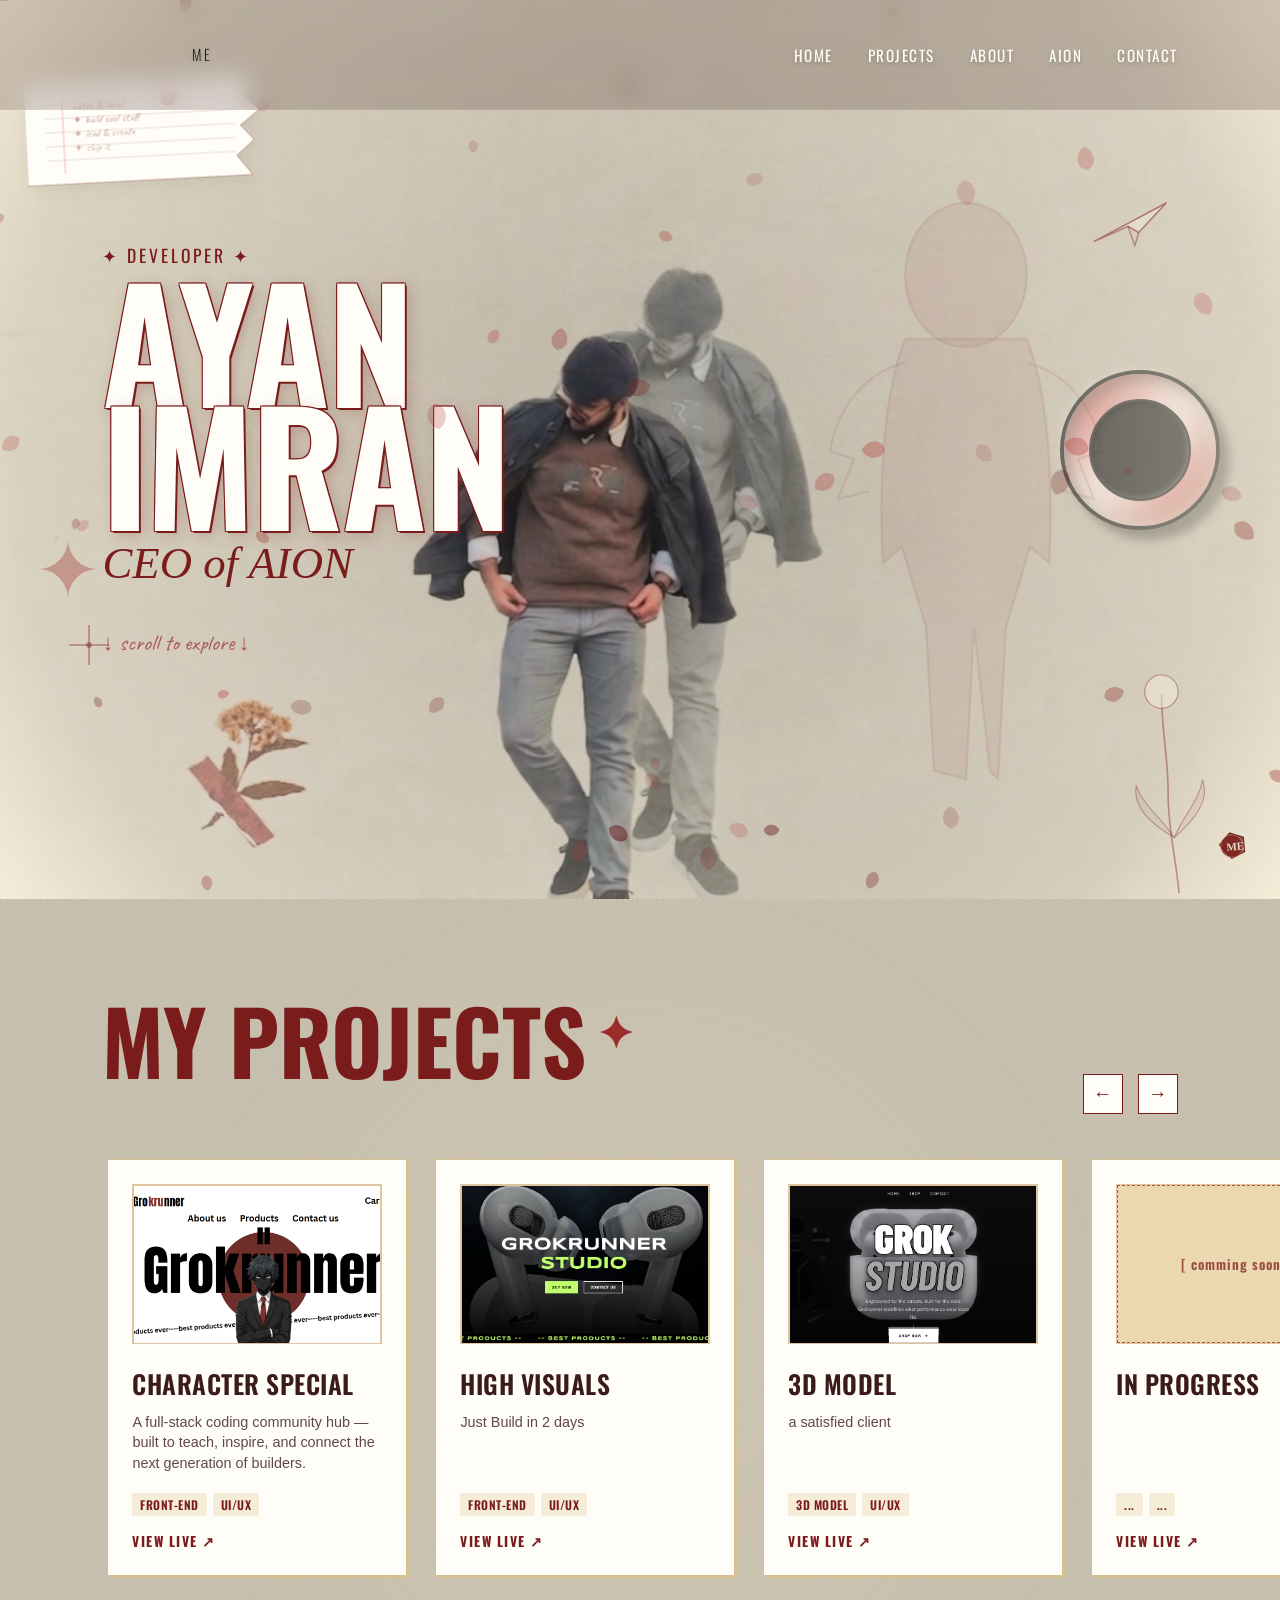
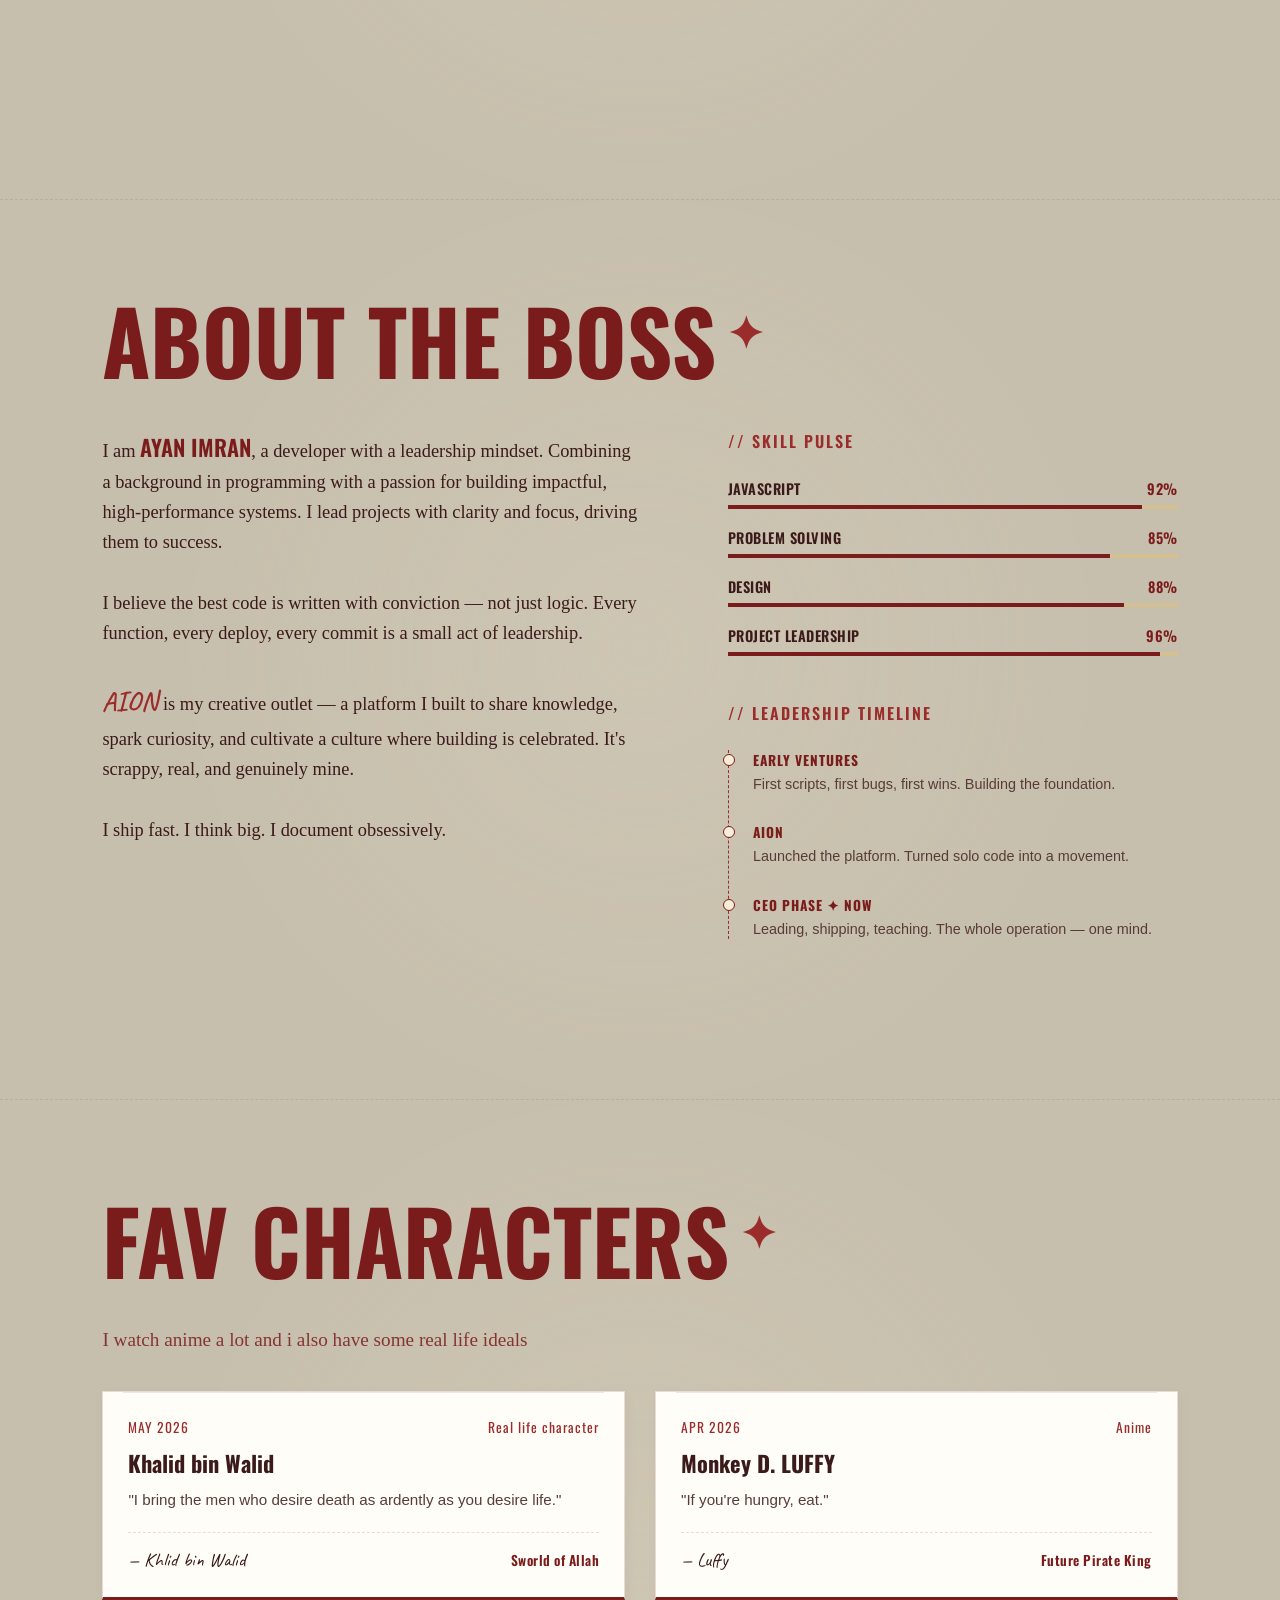
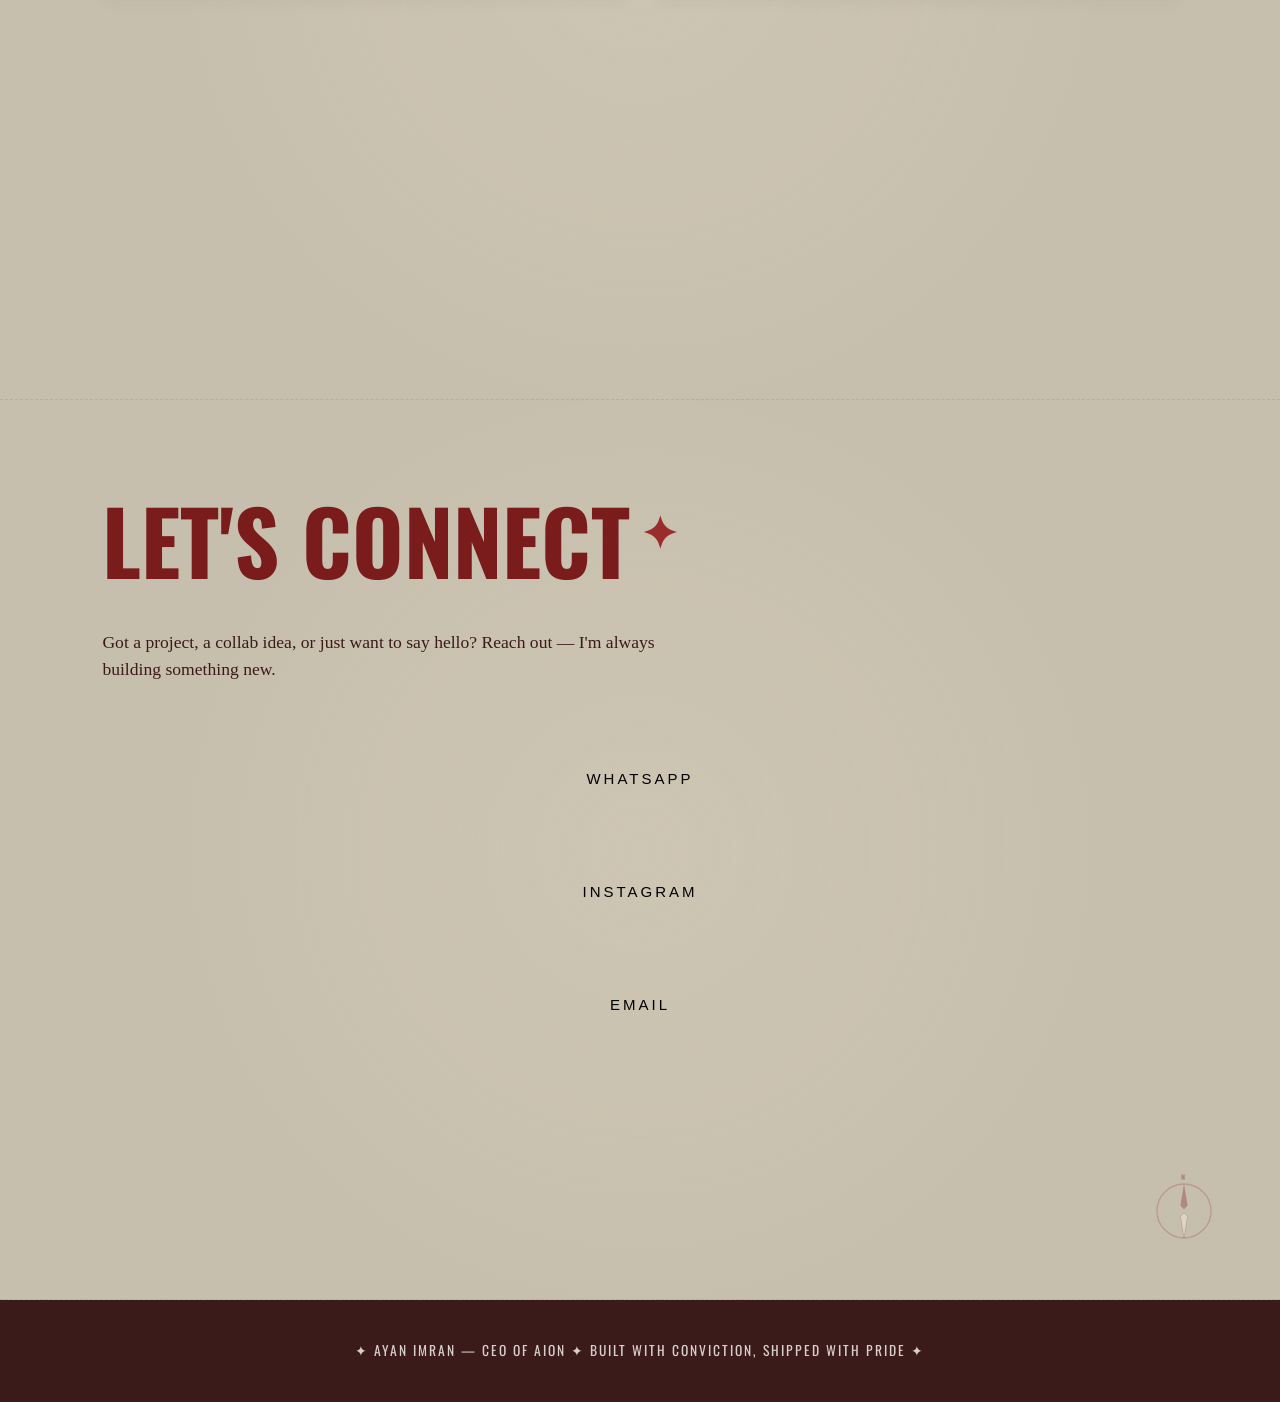
==== commit 69afd857: "Add files via upload" ====
--- a/index.html
+++ b/index.html
@@ -52,7 +52,7 @@
             <li><a href="#home">Home</a></li>
             <li><a href="#projects">Projects</a></li>
             <li><a href="#about">About</a></li>
-            <li><a href="#blog">Blog</a></li>
+            <li><a href="#blog">Aion</a></li>
             <li><a href="#contact">Contact</a></li>
         </ul>
     </nav>
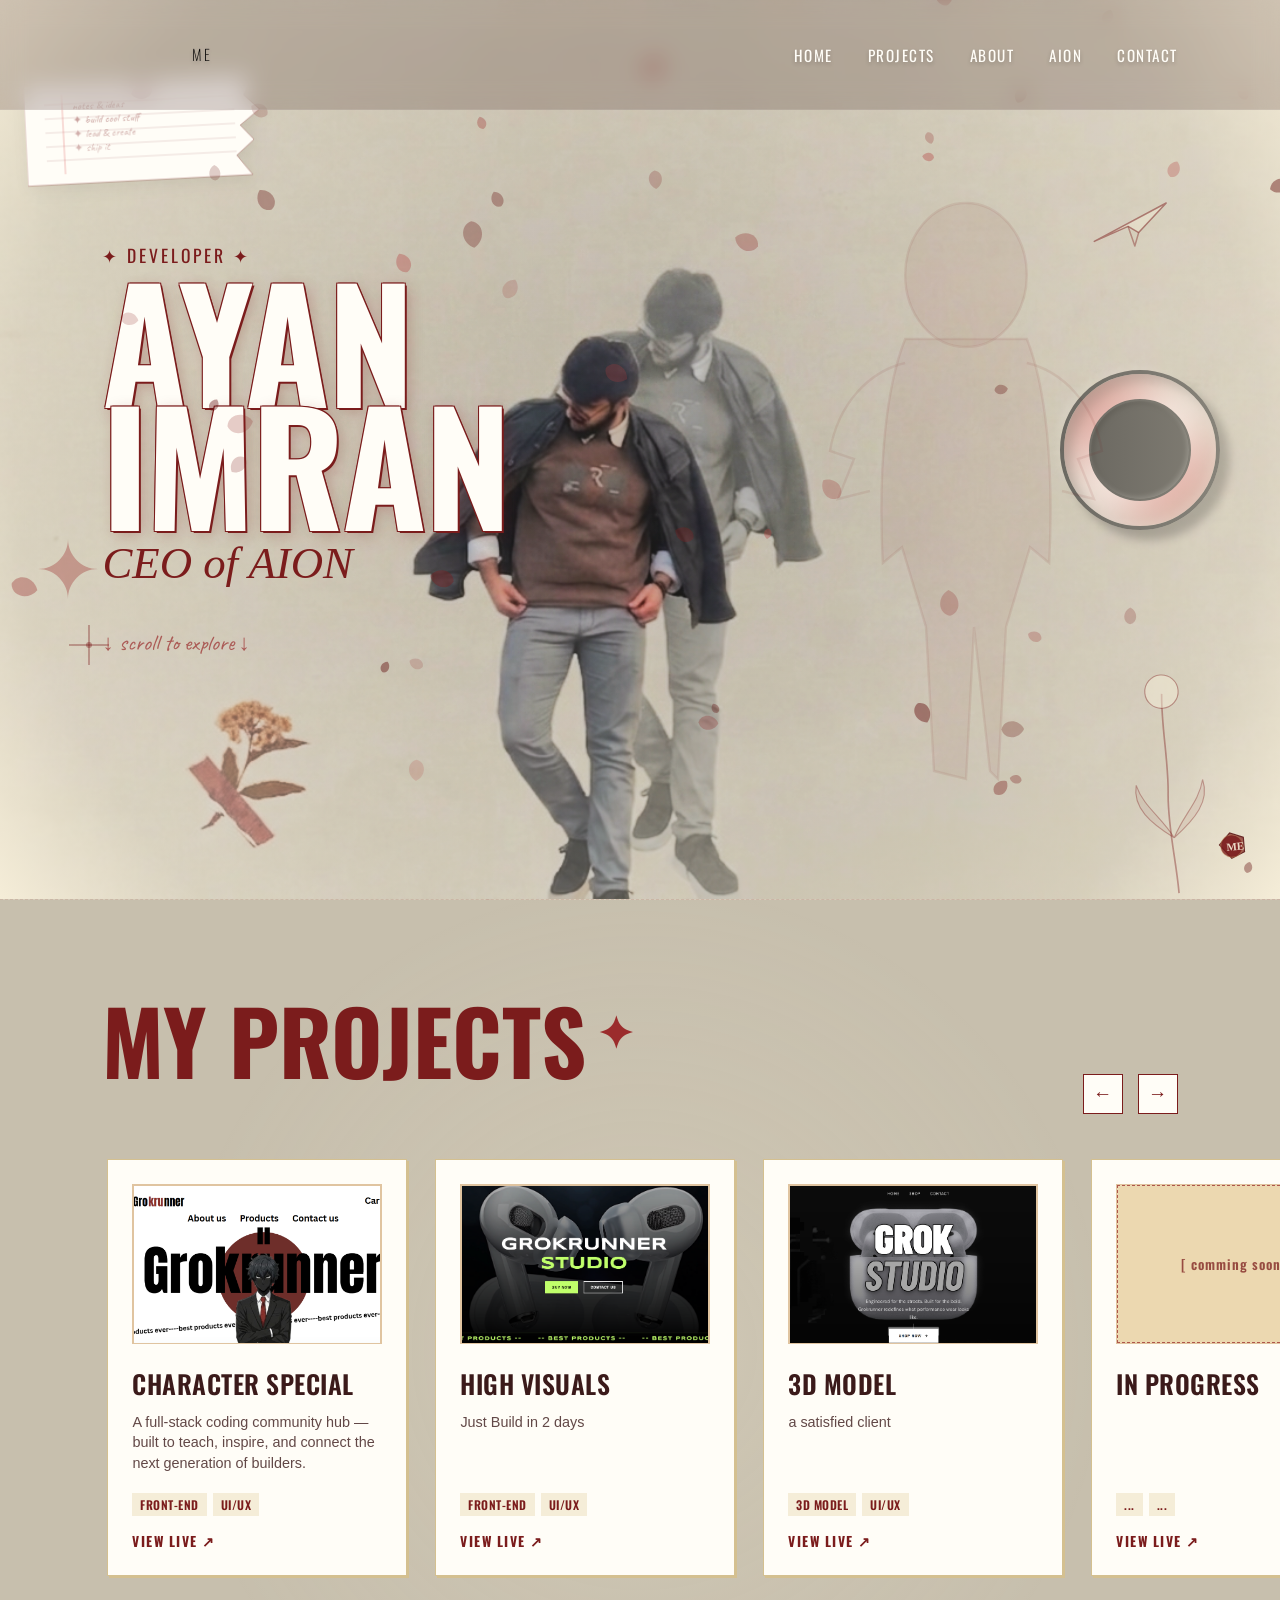
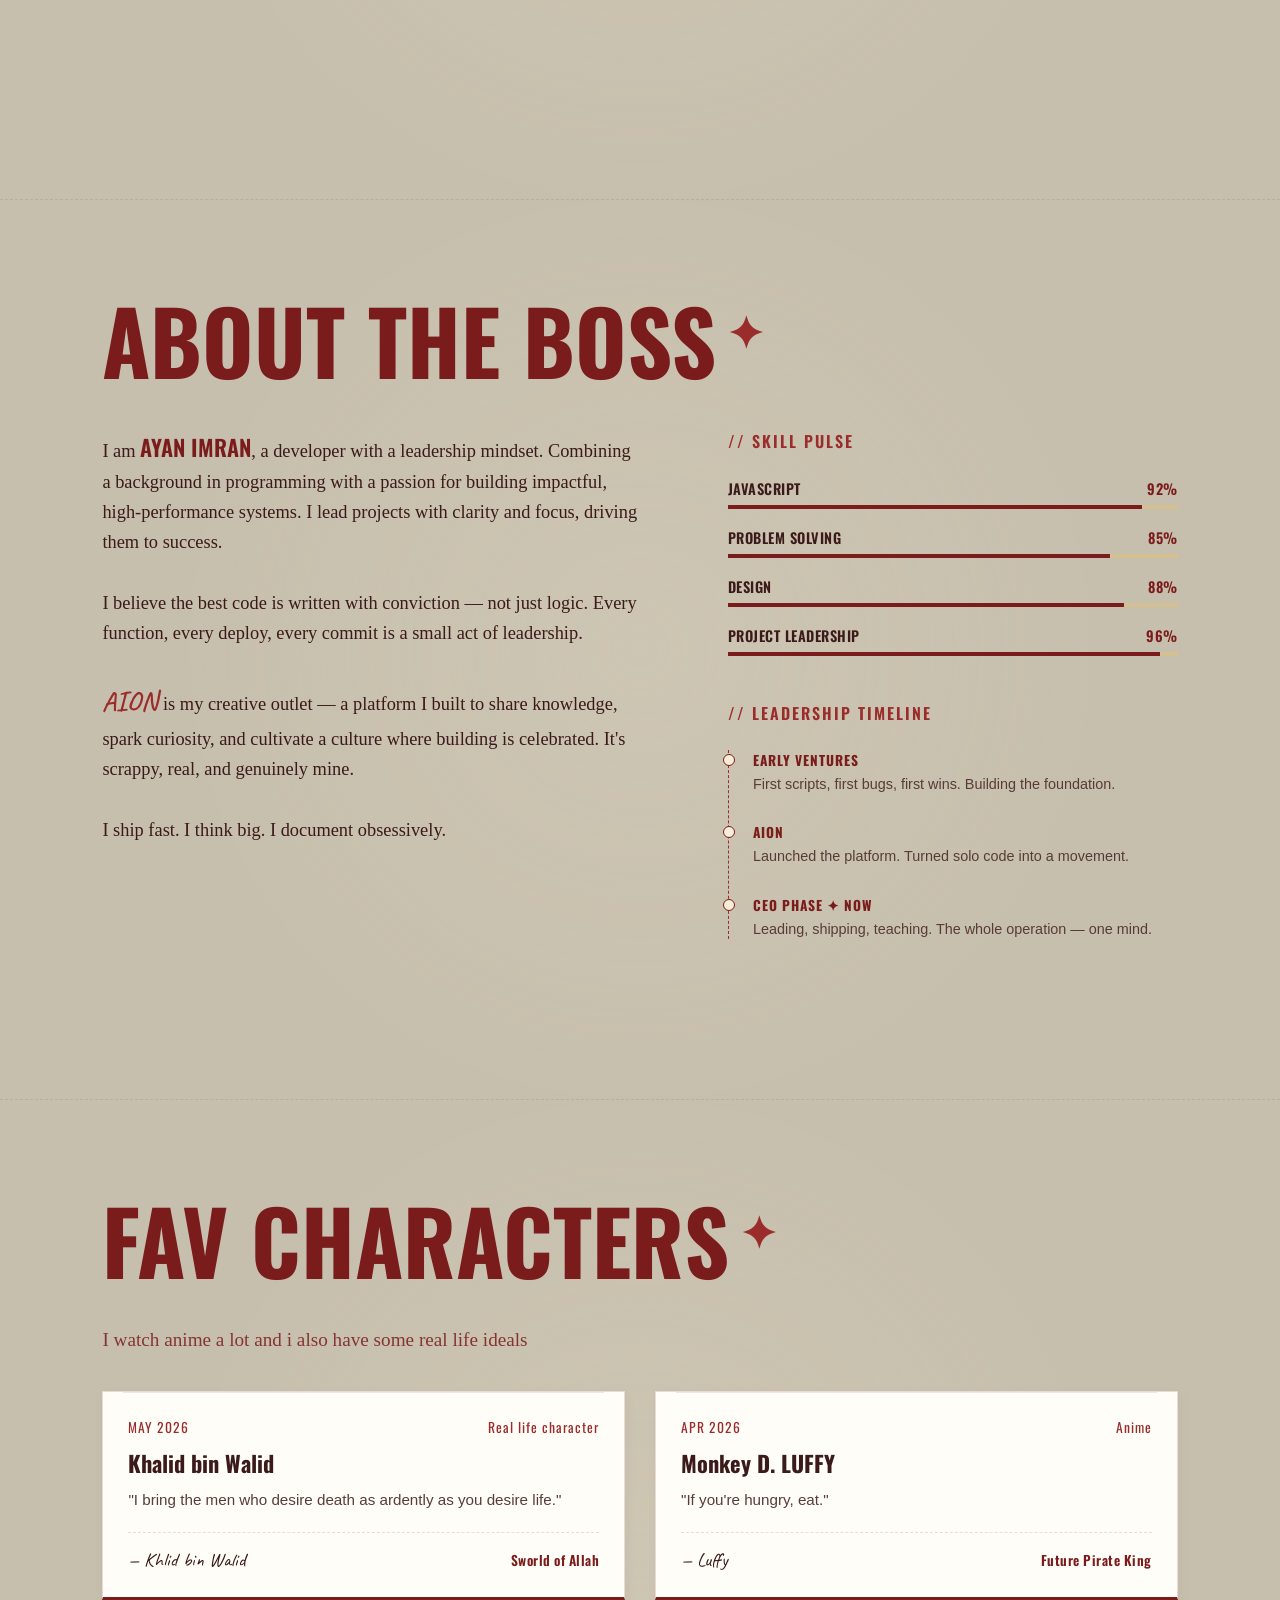
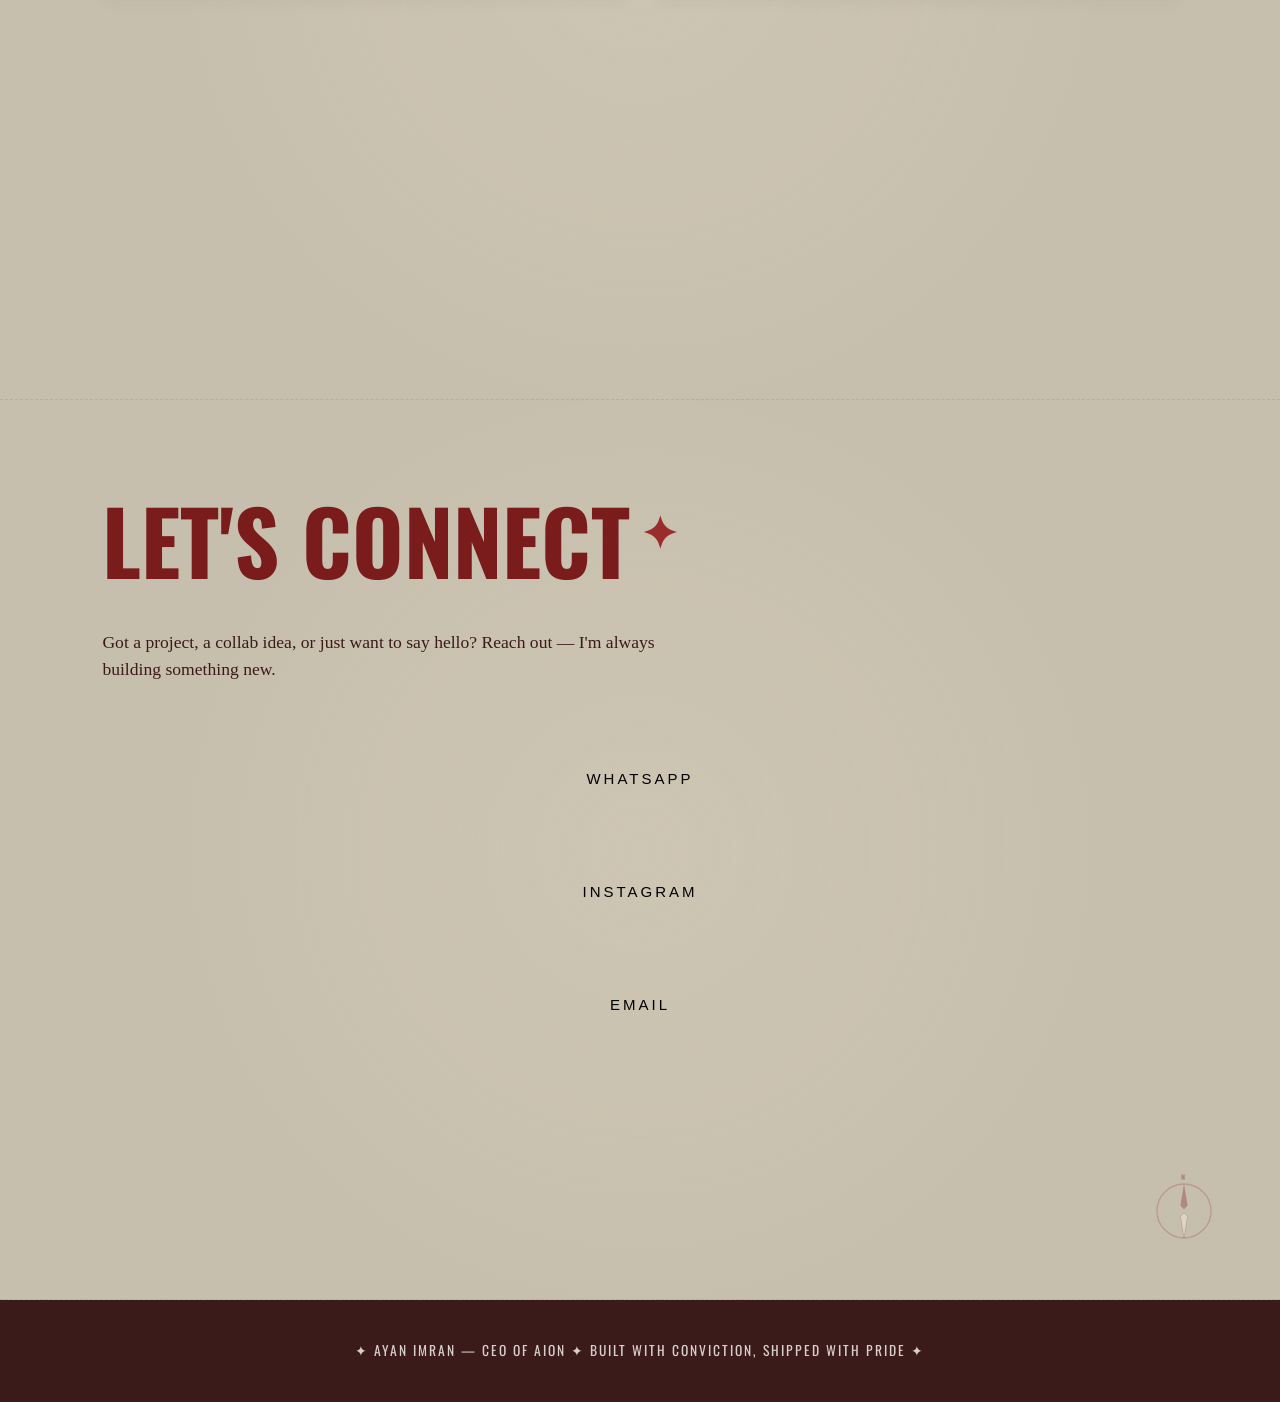
==== commit cbc07622: "Add files via upload" ====
--- a/index.html
+++ b/index.html
@@ -8,12 +8,12 @@
     <meta name="description" content="Official portfolio and blog of Ayan Imran, software developer, founder, and CEO of AION.">
     <meta name="robots" content="index, follow">
     <meta name="author" content="Ayan Imran">
-    <link rel="canonical" href="https://azanimran112243-sudo.github.io/"> 
+    <link rel="canonical" href="https://azanimran112243-sudo.github.io/Ayan-Imran/"> 
 
     <meta name="keywords" content="Ayan Imran, AYAN IMRAN, Ayan imran, ayaan imran, ayyan imran, ayan, ayaan, ayyan, imran, AION CEO">
 
     <meta property="og:type" content="website">
-    <meta property="og:url" content="https://azanimran112243-sudo.github.io/">
+    <meta property="og:url" content="https://azanimran112243-sudo.github.io/Ayan-Imran/">
     <meta property="og:title" content="Ayan Imran — CEO of AION">
     <meta property="og:description" content="Official portfolio and engineering blog of developer Ayan Imran.">
     <meta property="og:image" content="AYAN IMRAN (2).jpg">
@@ -24,7 +24,7 @@
       "@type": "Person",
       "name": "Ayan Imran",
       "alternateName": ["Ayaan Imran", "Ayyan Imran", "Ayan imran", "AYAN IMRAN"],
-      "url": "https://azanimran112243-sudo.github.io/",
+      "url": "https://azanimran112243-sudo.github.io/Ayan-Imran/",
       "jobTitle": "CEO",
       "worksFor": {
         "@type": "Organization",
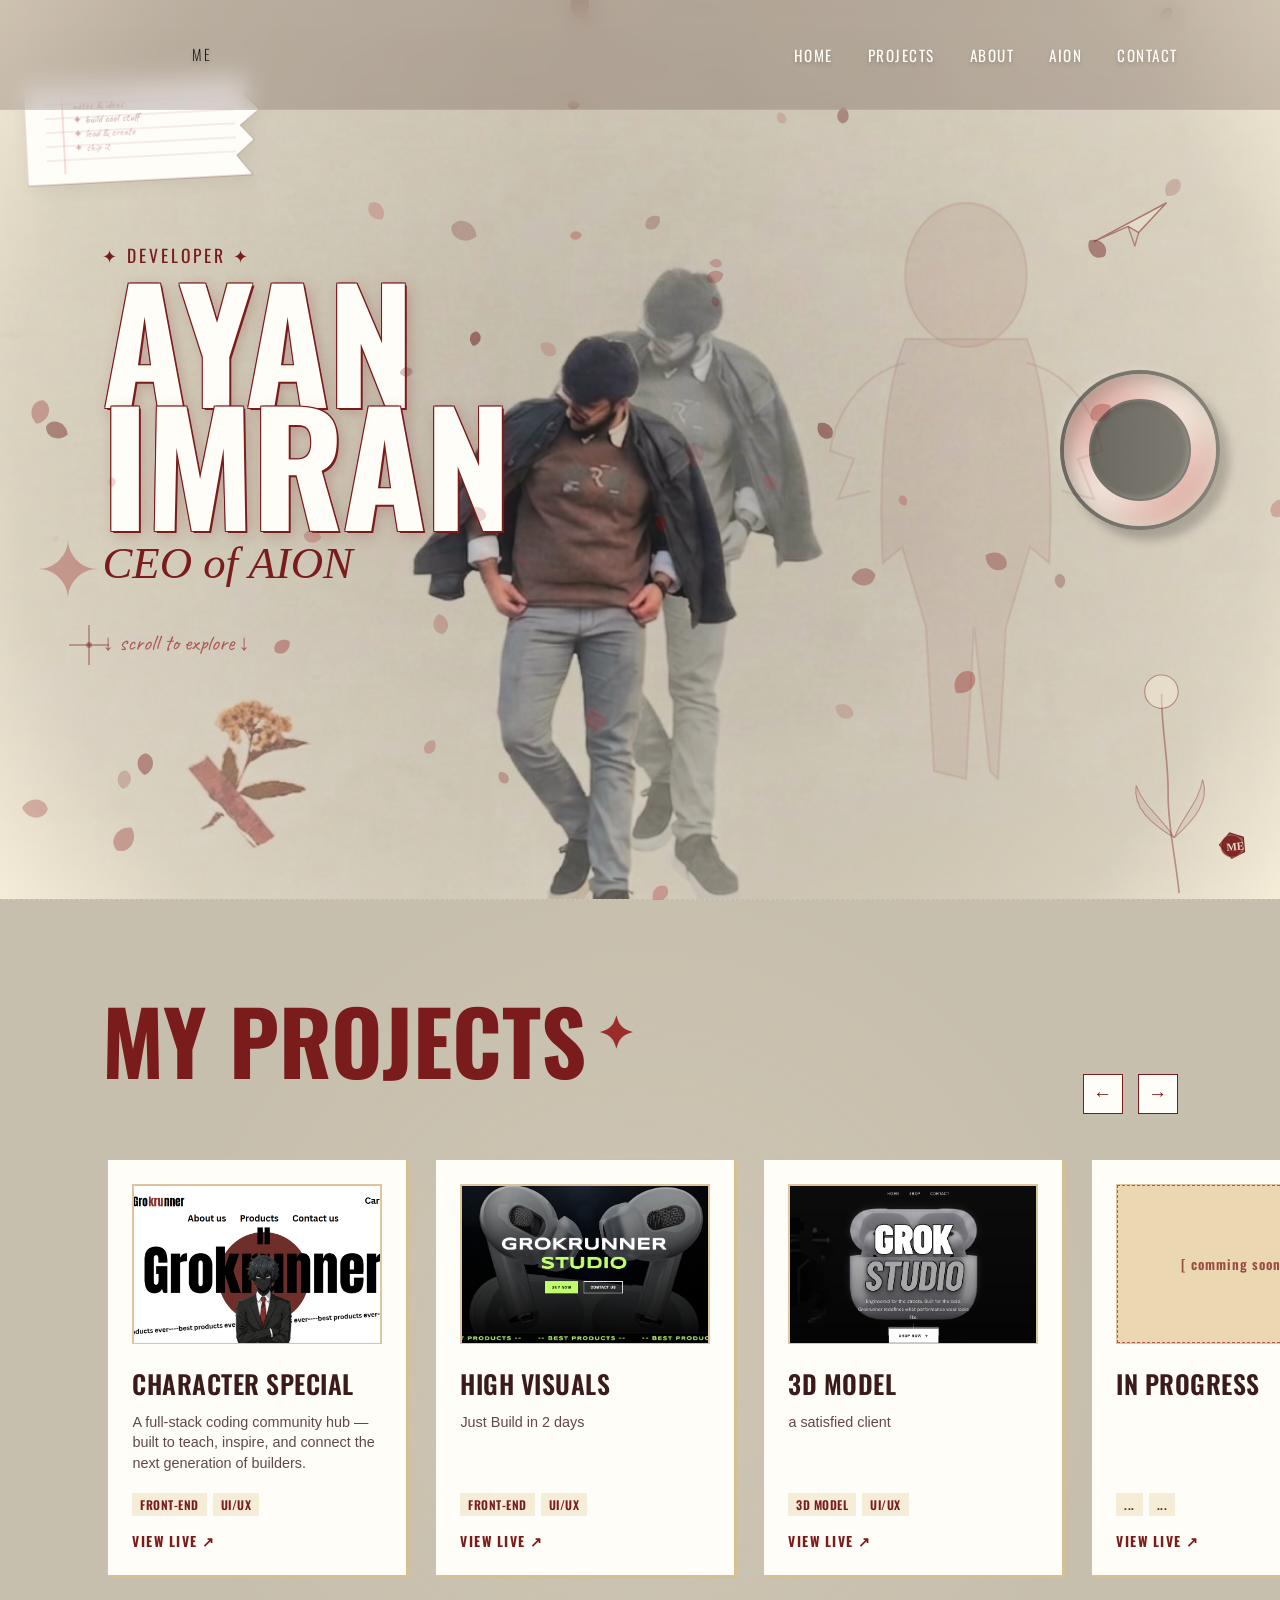
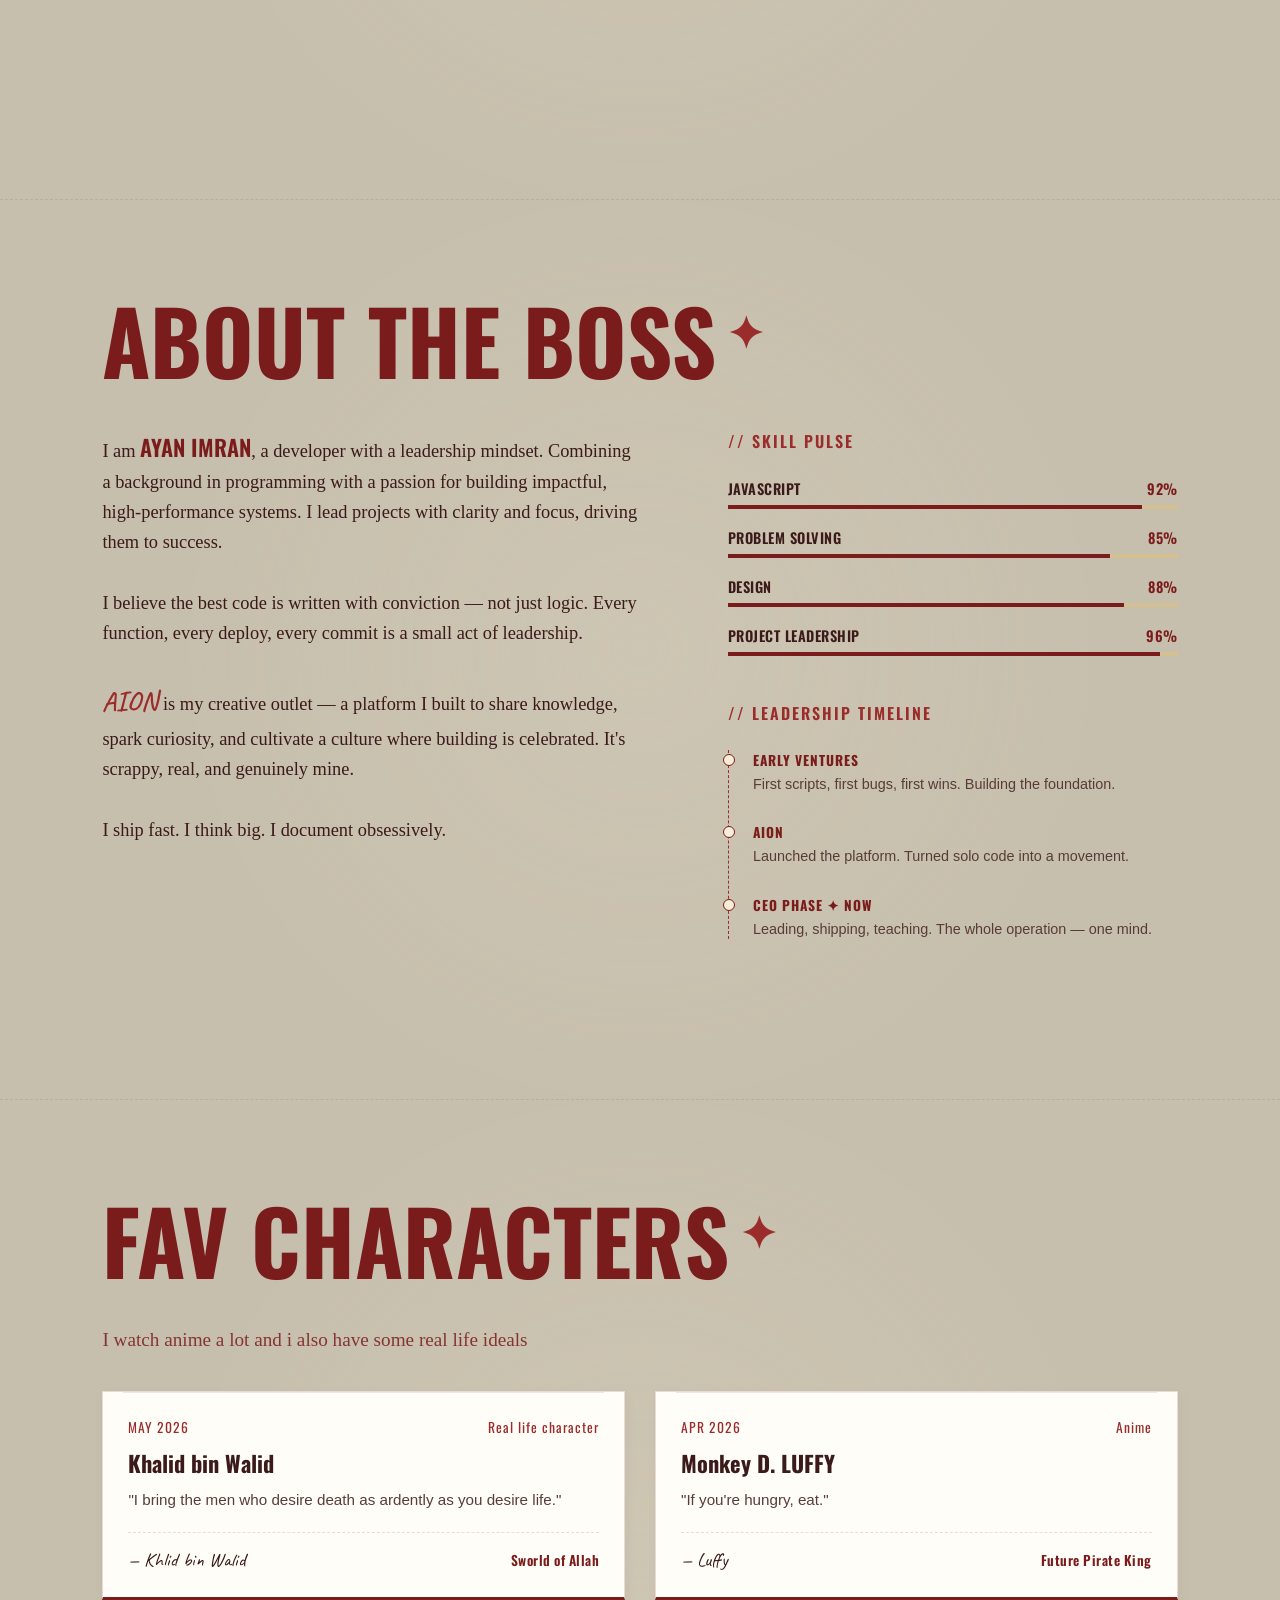
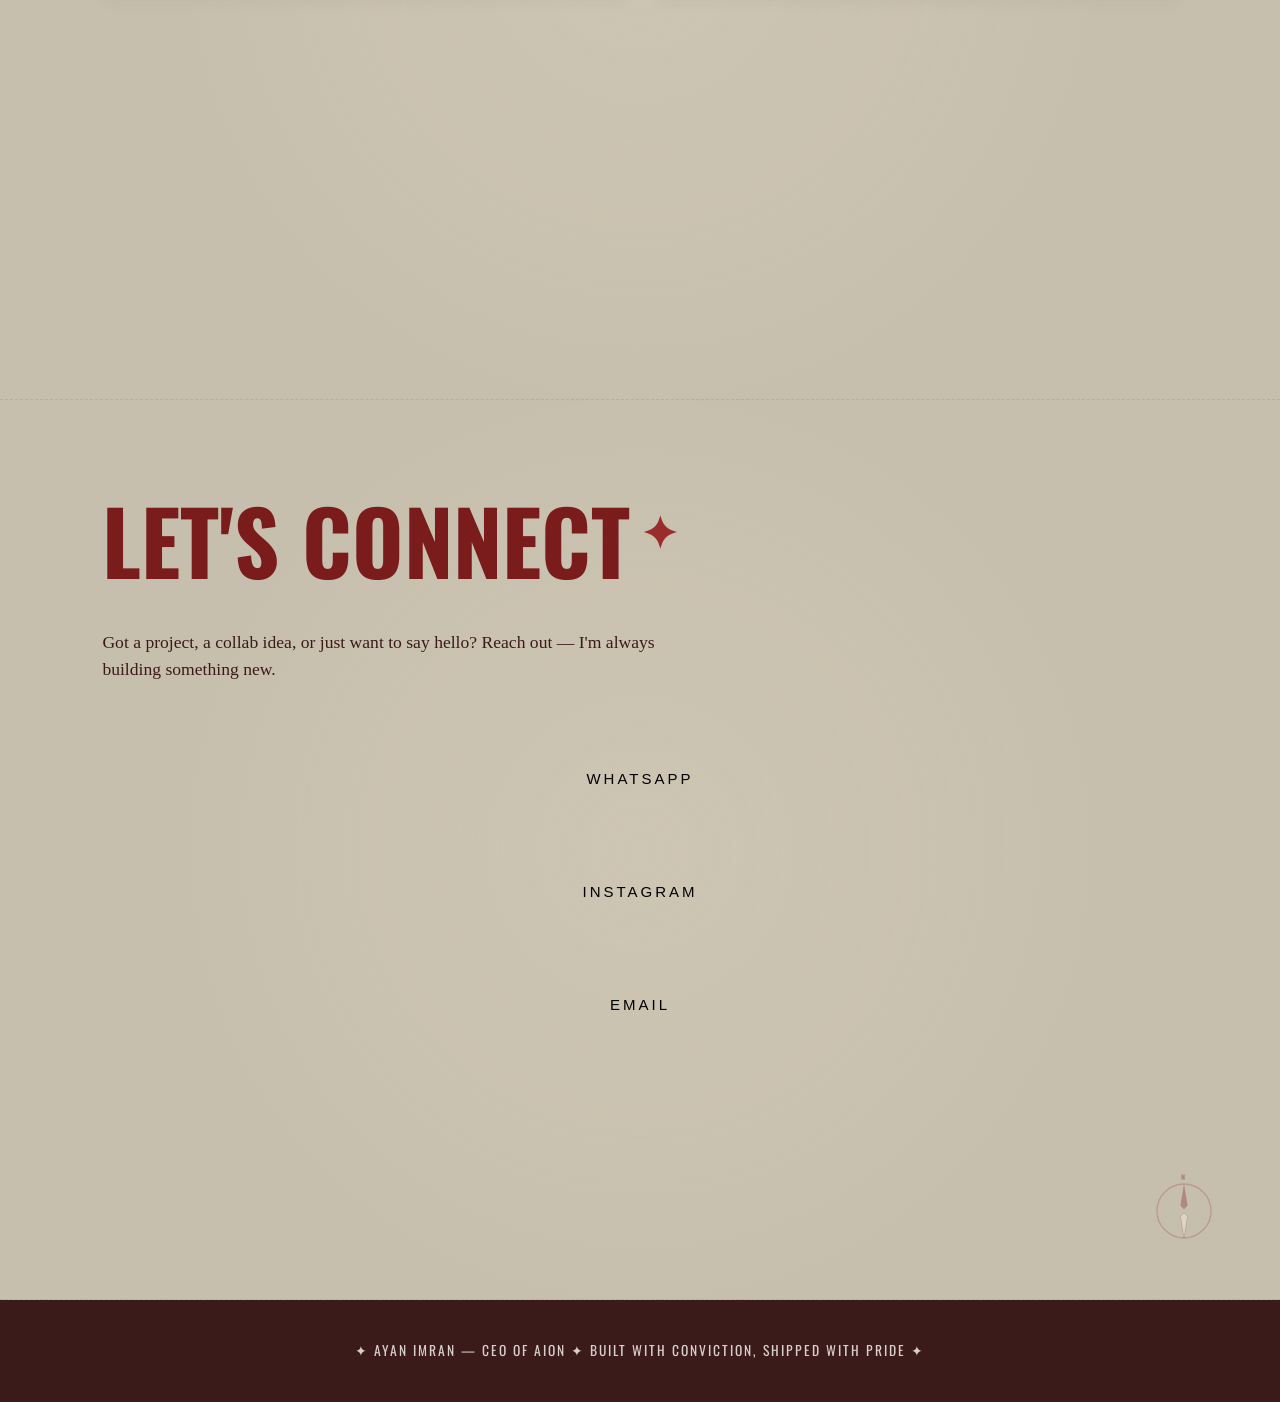
==== commit 9e7af4c7: "Add files via upload" ====
--- a/index.html
+++ b/index.html
@@ -5,6 +5,7 @@
     <meta name="viewport" content="width=device-width, initial-scale=1.0">
     
     <title>Ayan Imran — CEO of AION</title>
+    <meta name="google-site-verification" content="yA1gdtghJ-KoZ3UnK0KuxTUaVqjTtUzyPNKJKT9t3Is" />
     <meta name="description" content="Official portfolio and blog of Ayan Imran, software developer, founder, and CEO of AION.">
     <meta name="robots" content="index, follow">
     <meta name="author" content="Ayan Imran">
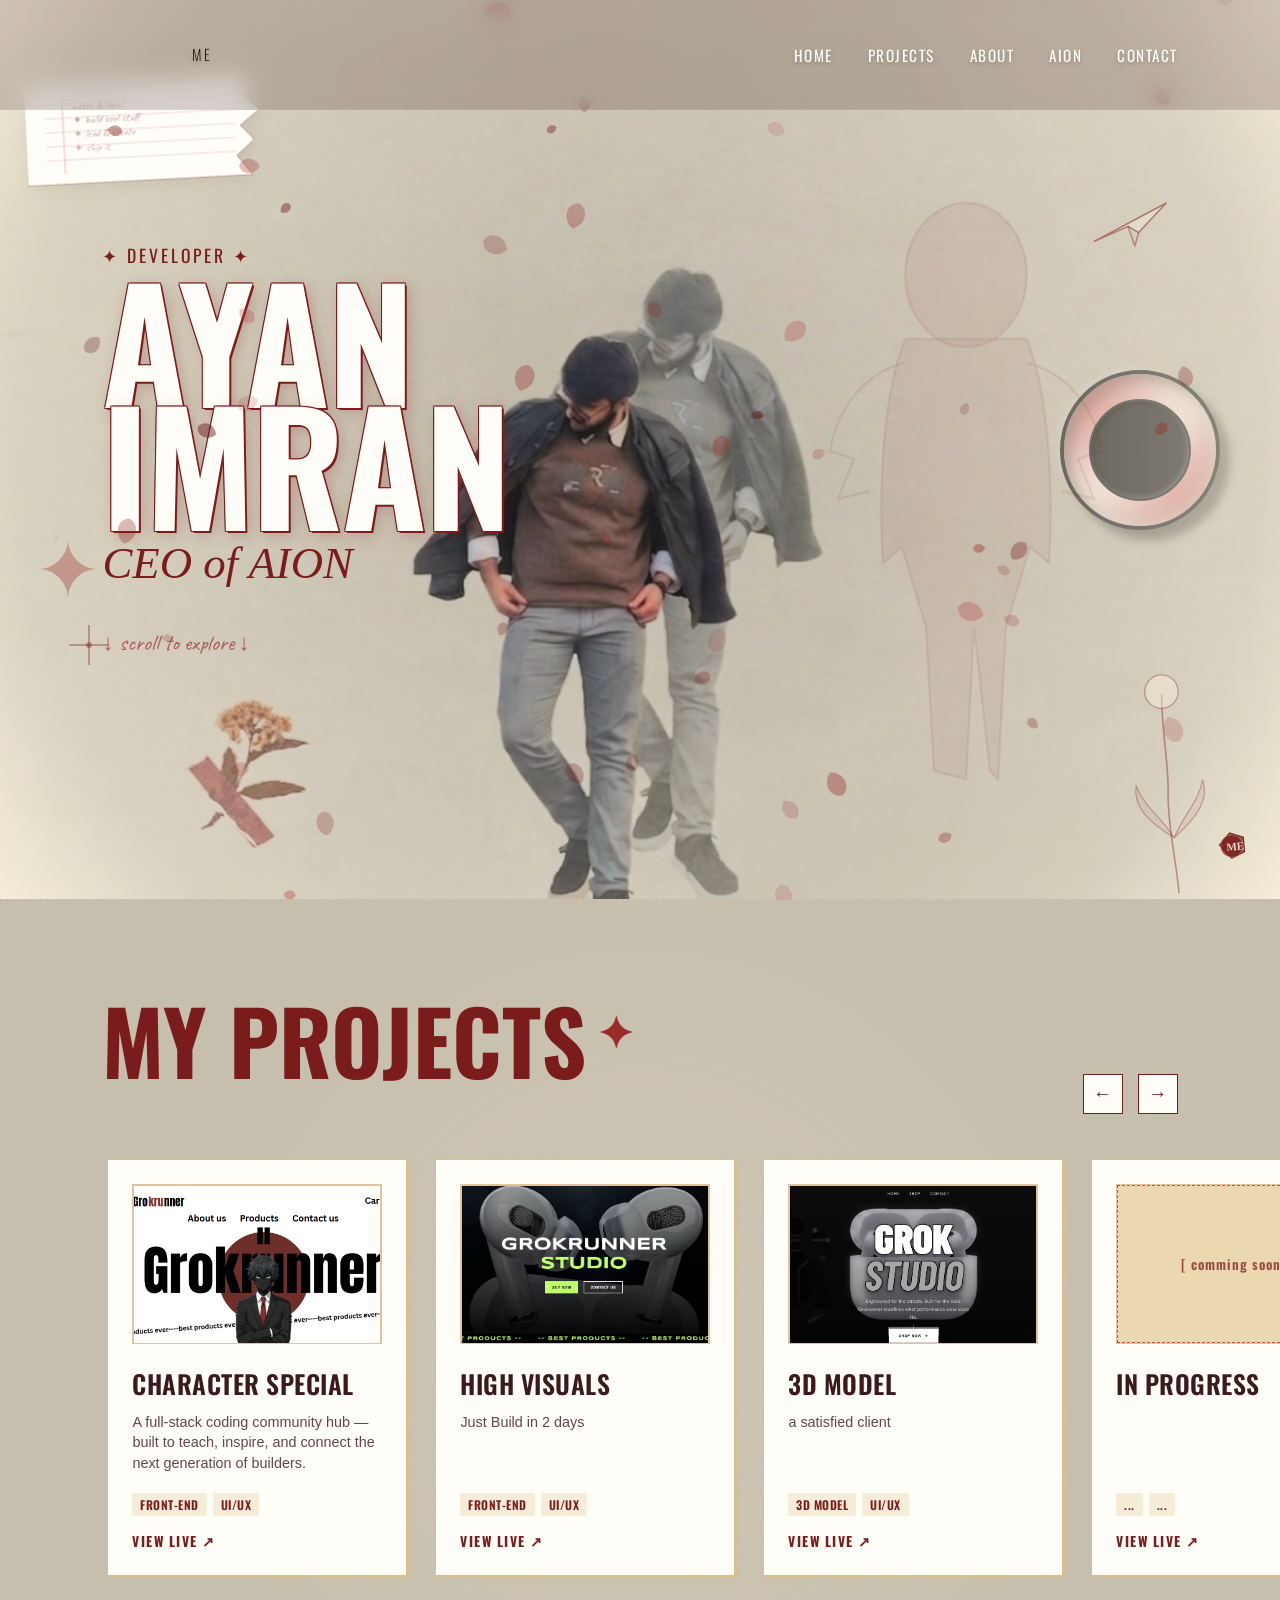
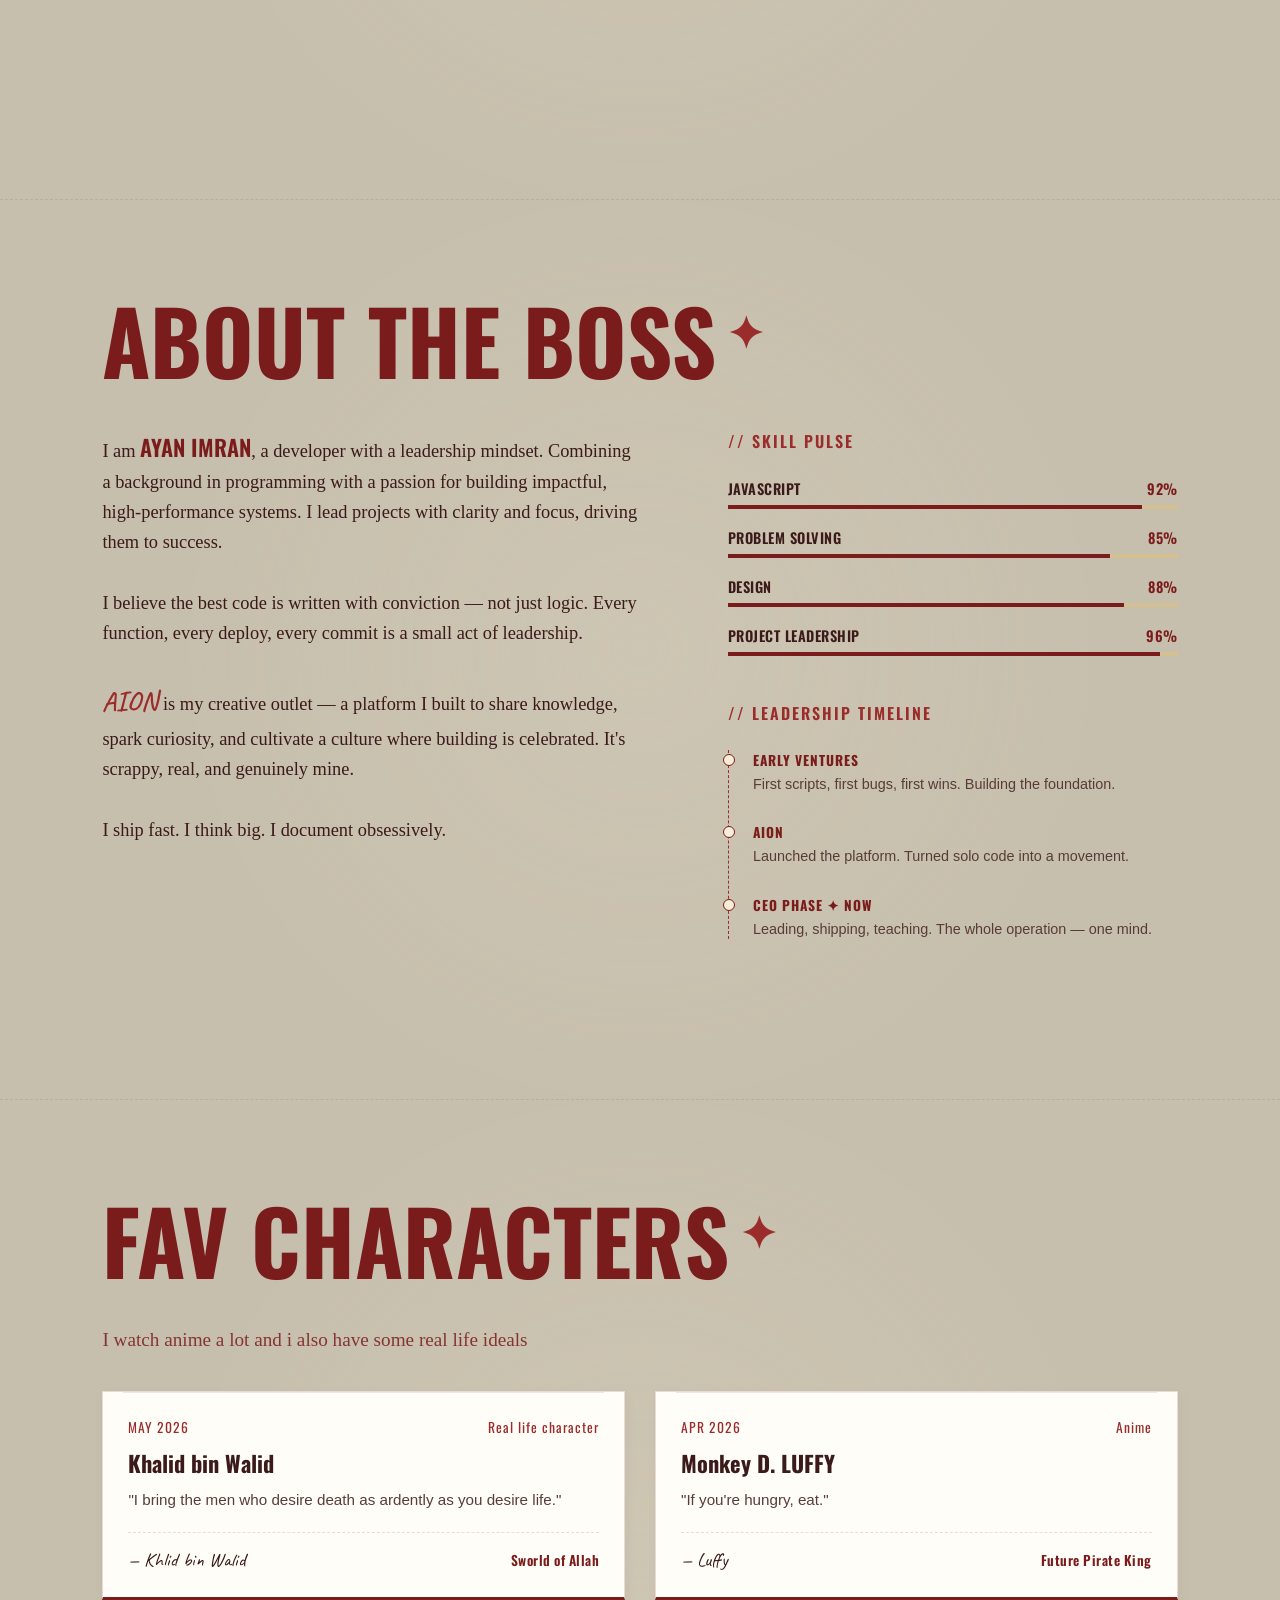
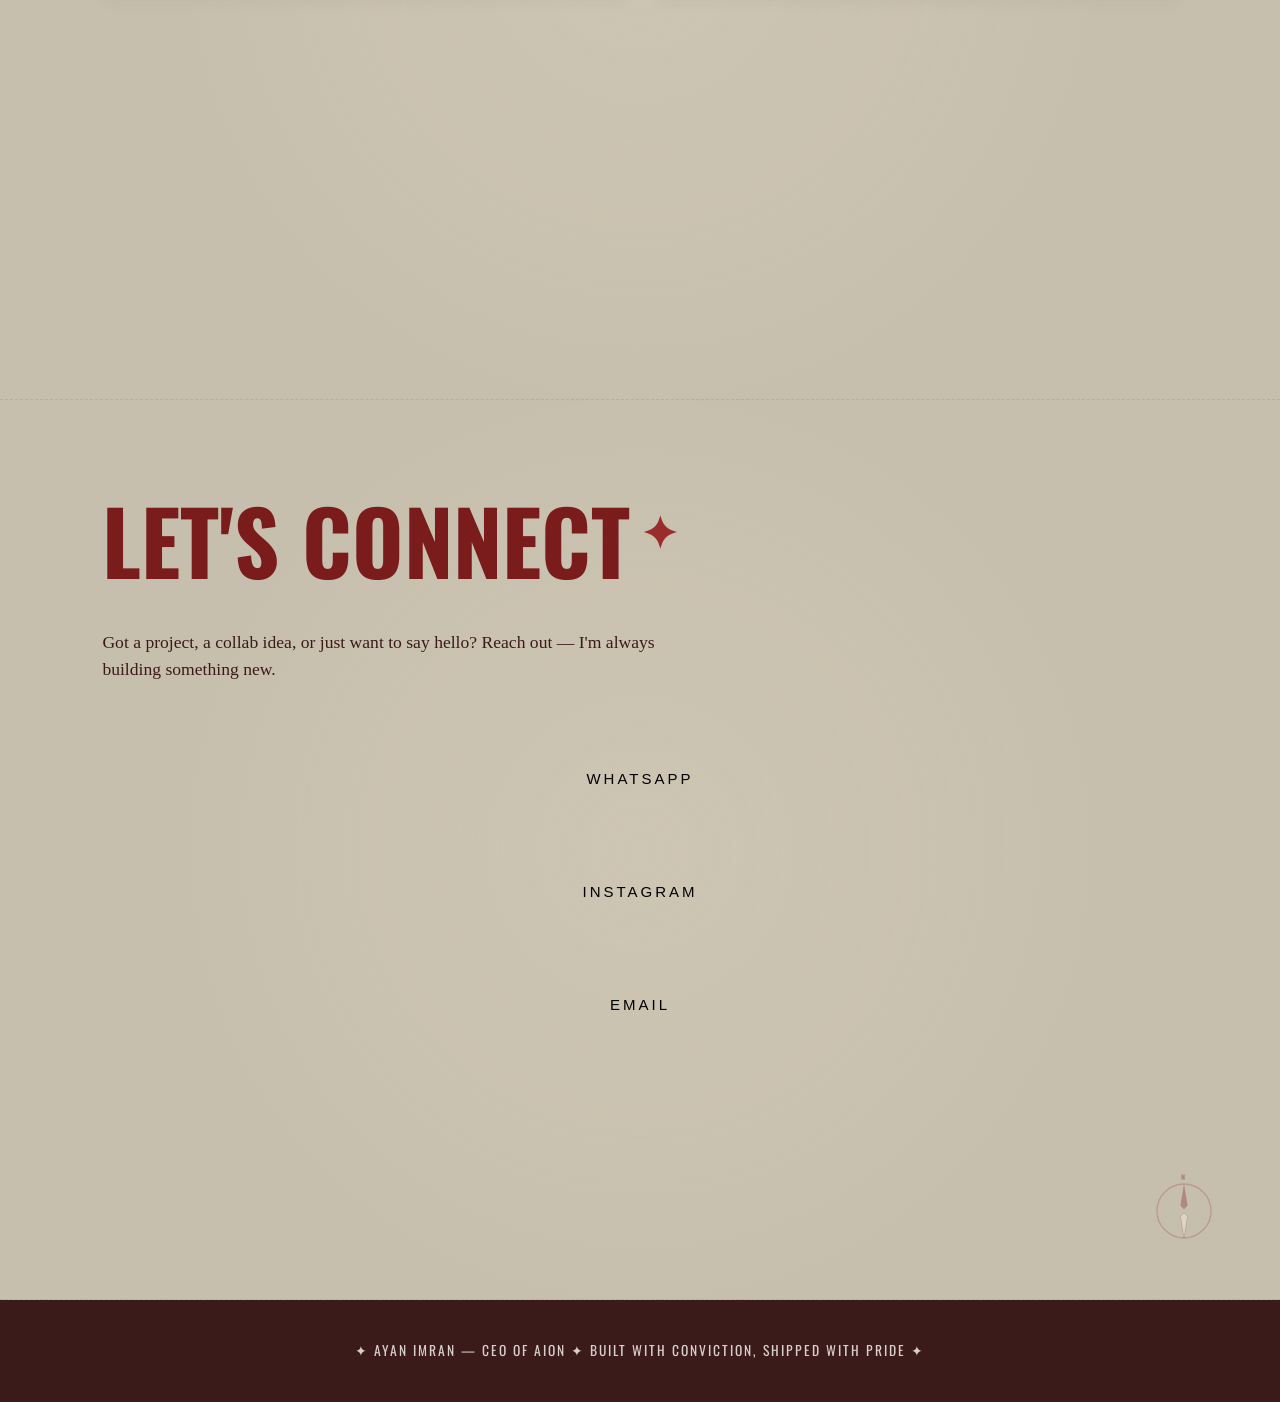
==== commit 5c2c1c37: "Add files via upload" ====
--- a/index.html
+++ b/index.html
@@ -5,7 +5,7 @@
     <meta name="viewport" content="width=device-width, initial-scale=1.0">
     
     <title>Ayan Imran — CEO of AION</title>
-    <meta name="google-site-verification" content="yA1gdtghJ-KoZ3UnK0KuxTUaVqjTtUzyPNKJKT9t3Is" />
+    <meta name="google-site-verification" content="S-BhODVpbjnDfZLTINVsFBQXfyHuYOAWam0FQmV9hVg" />
     <meta name="description" content="Official portfolio and blog of Ayan Imran, software developer, founder, and CEO of AION.">
     <meta name="robots" content="index, follow">
     <meta name="author" content="Ayan Imran">
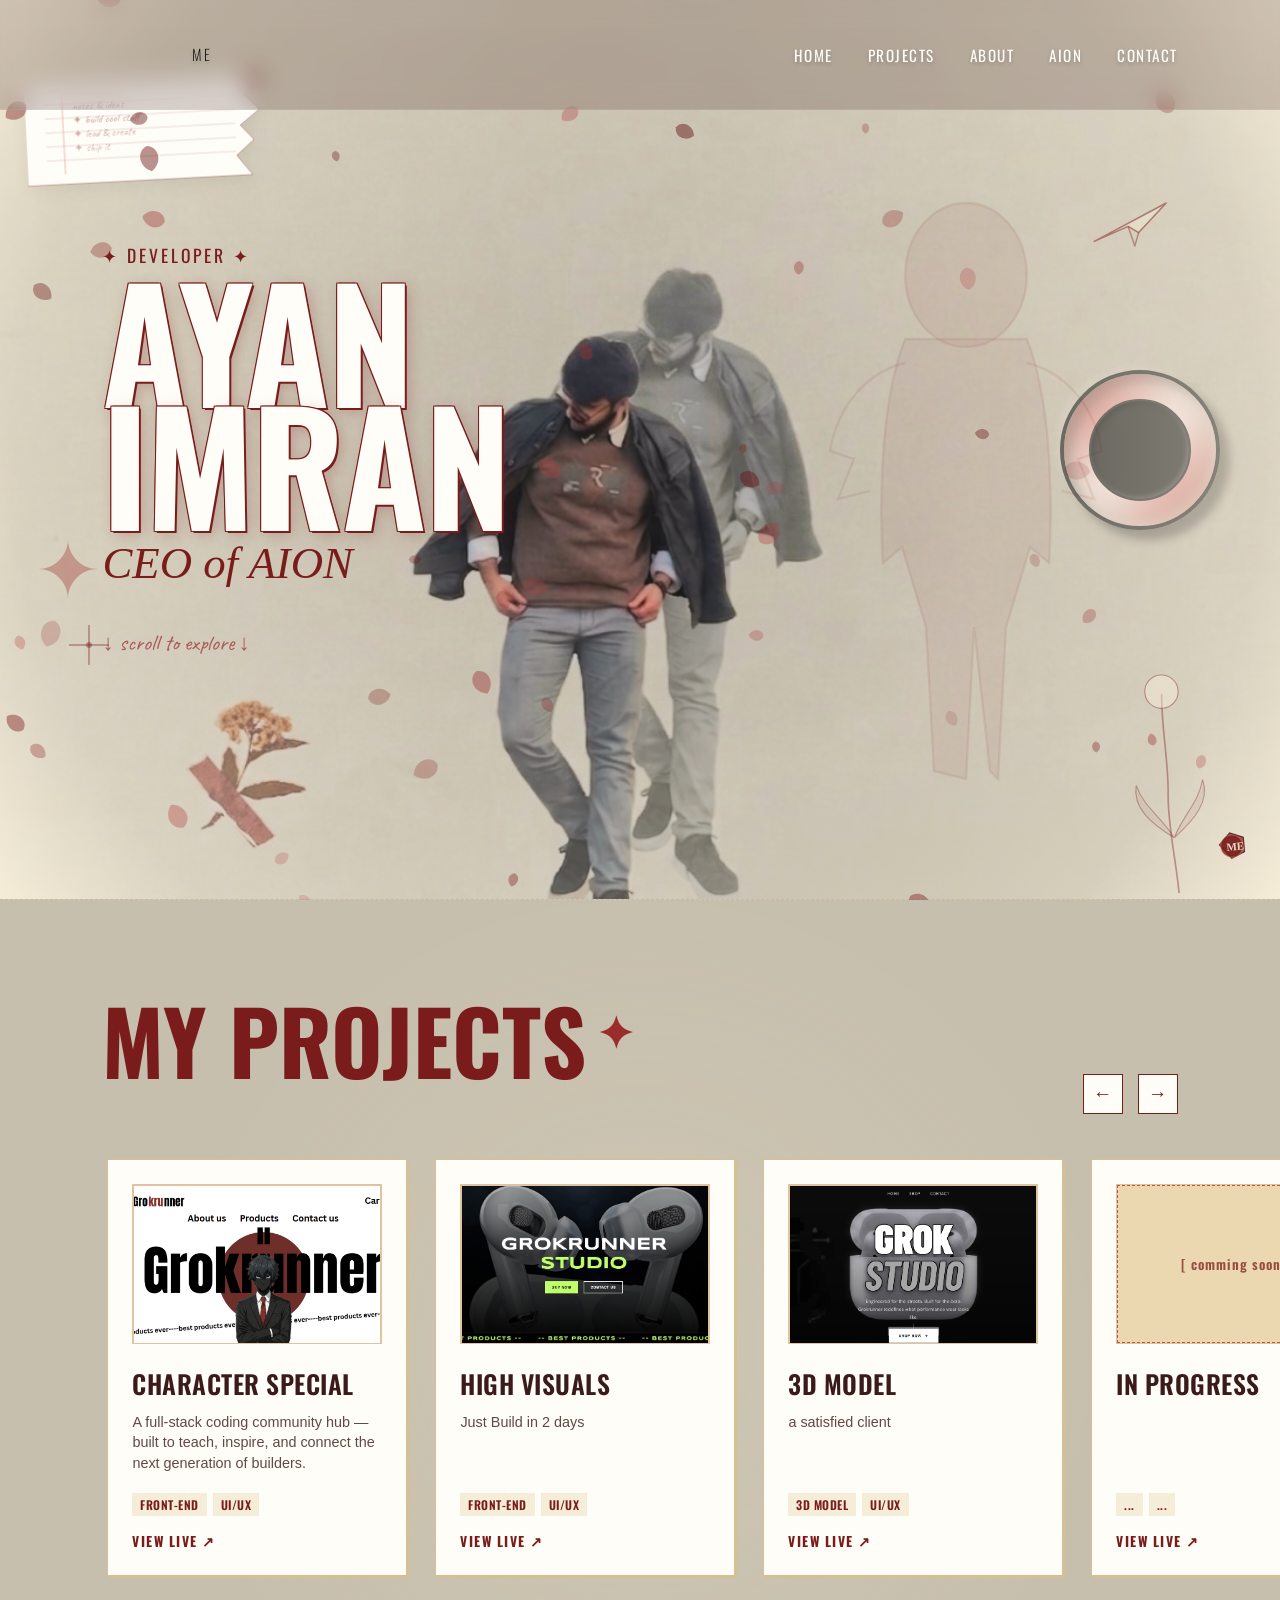
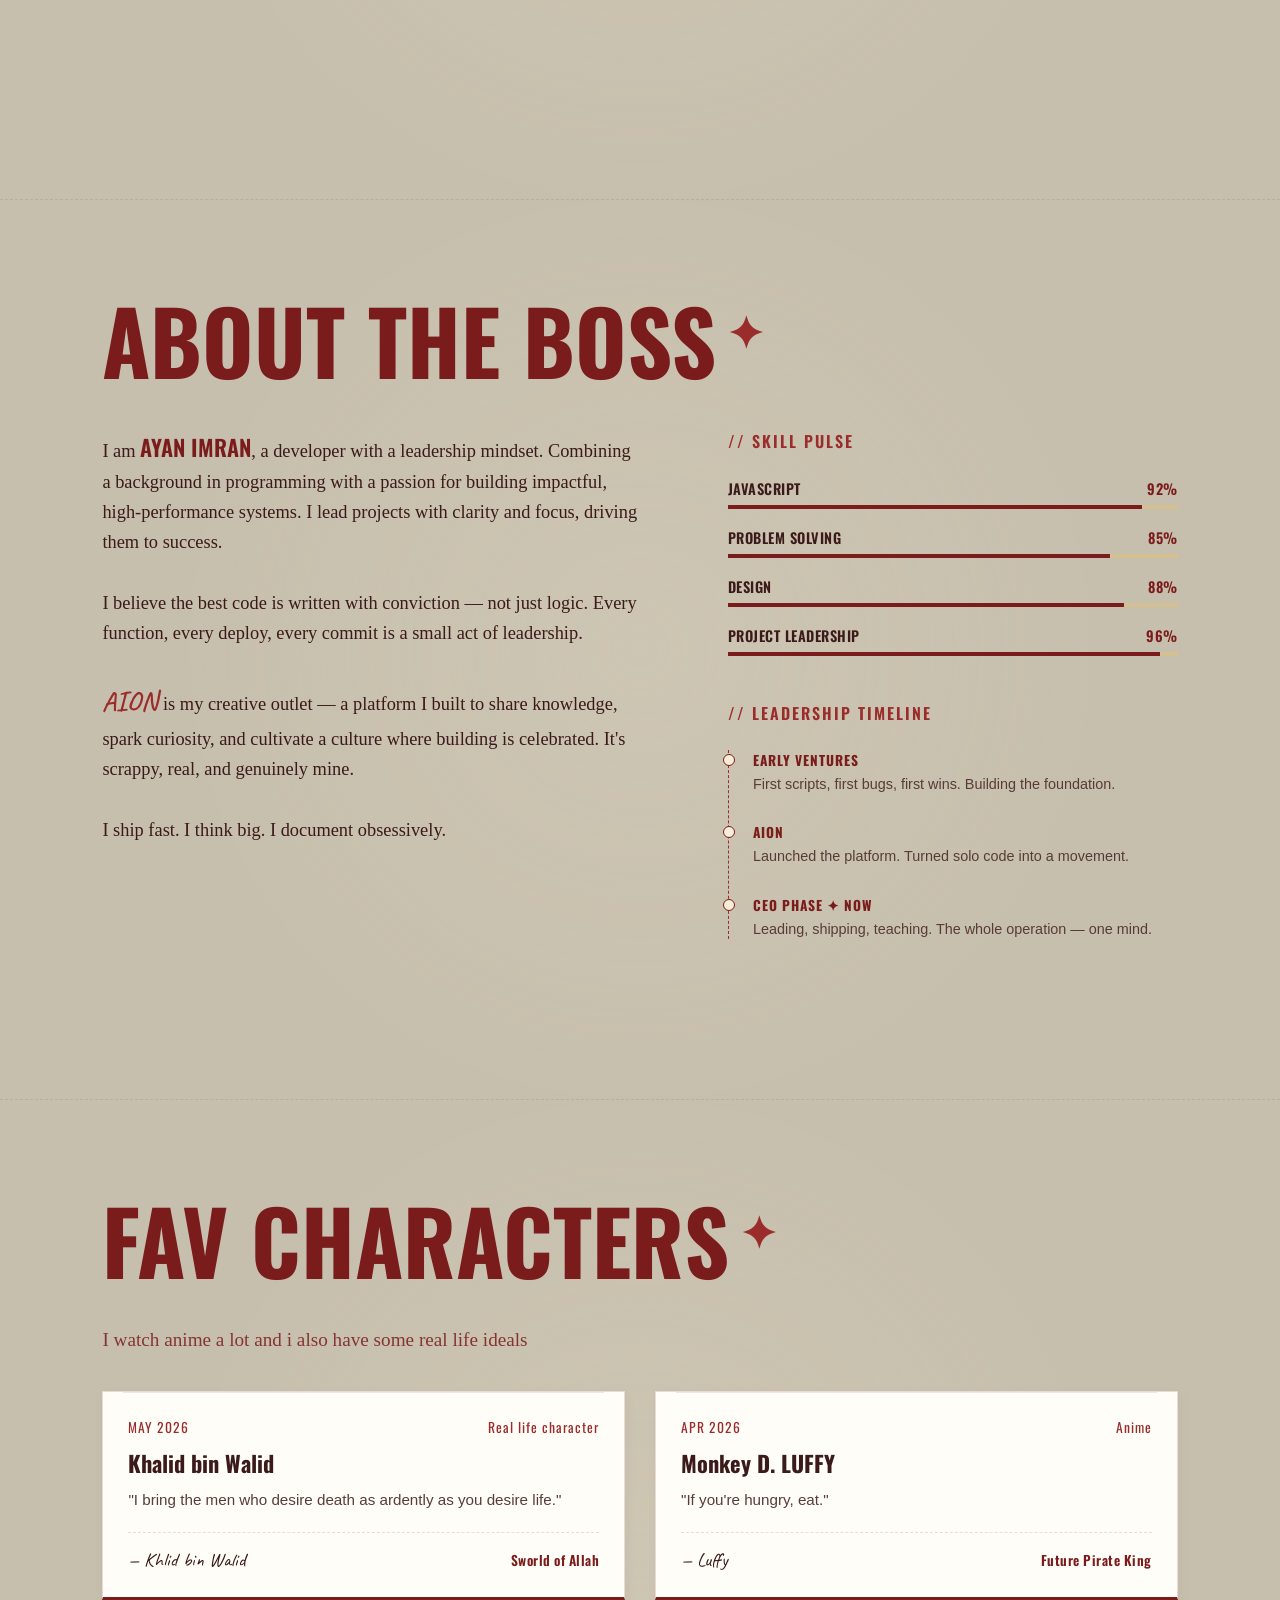
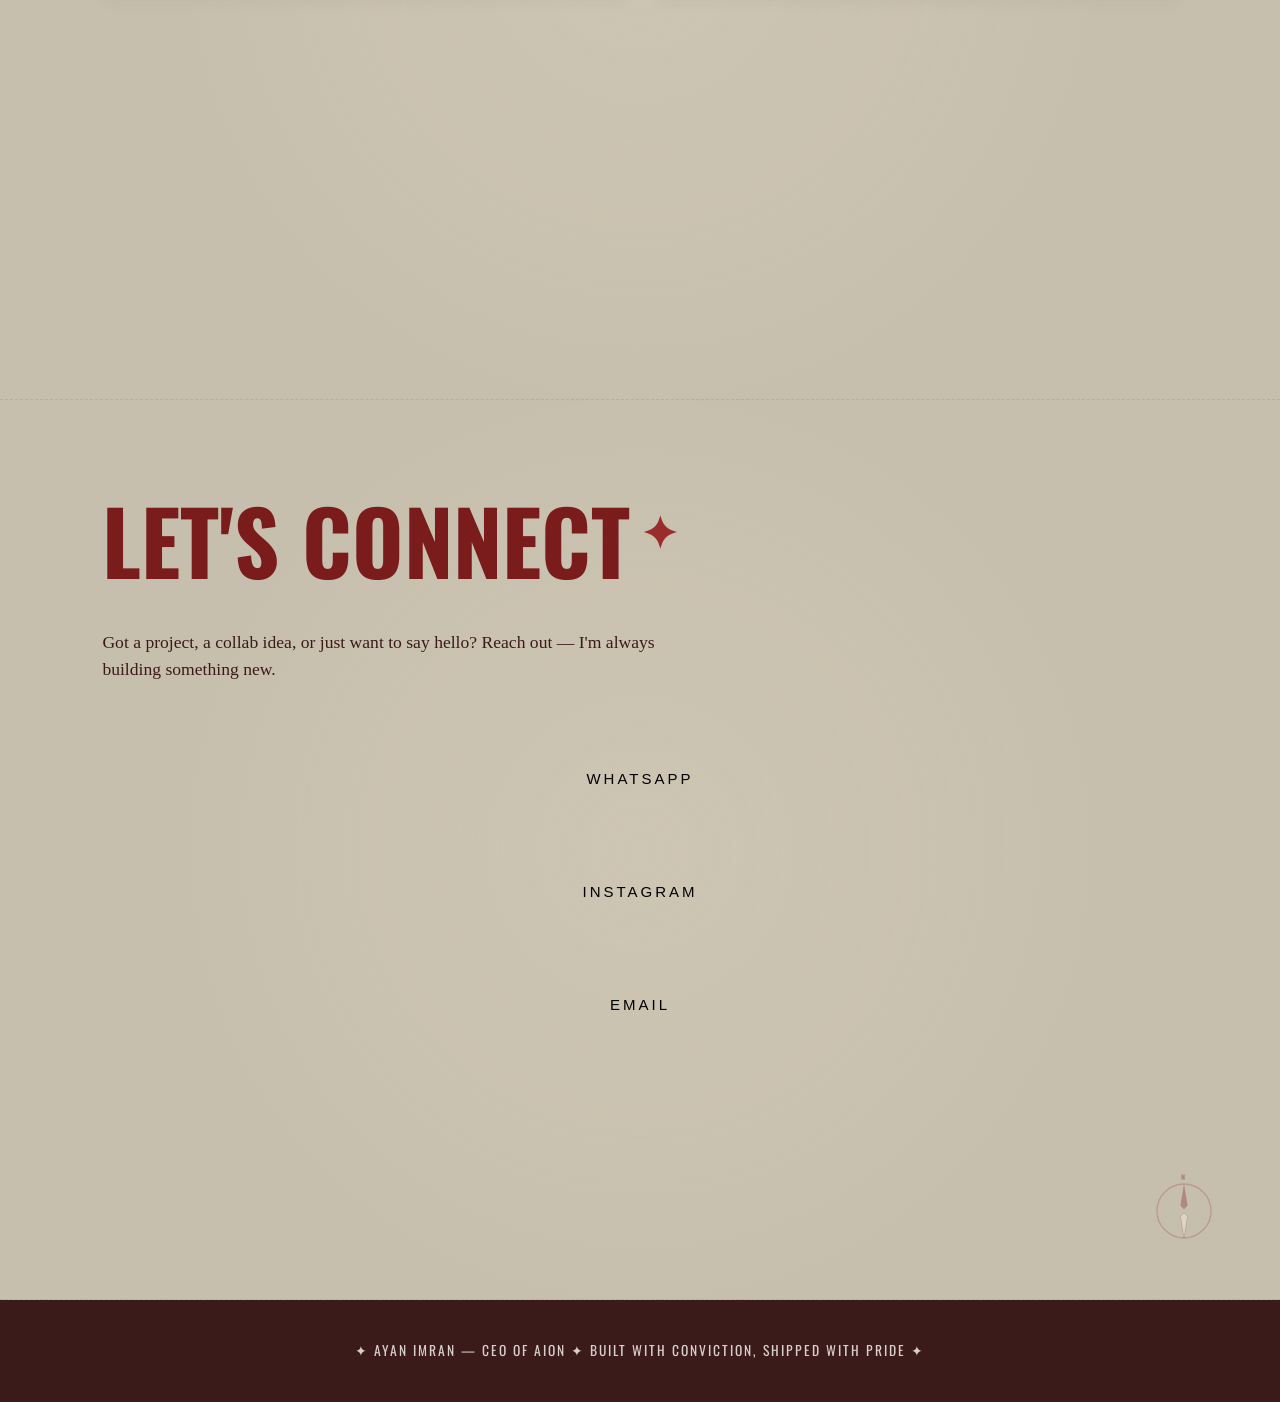
==== commit c2d5e0f1: "Add files via upload" ====
--- a/index.html
+++ b/index.html
@@ -1,6 +1,15 @@
 <!DOCTYPE html>
 <html lang="en">
 <head>
+    <!-- Google tag (gtag.js) -->
+<script async src="https://www.googletagmanager.com/gtag/js?id=G-MW7JK0NXFY"></script>
+<script>
+  window.dataLayer = window.dataLayer || [];
+  function gtag(){dataLayer.push(arguments);}
+  gtag('js', new Date());
+
+  gtag('config', 'G-MW7JK0NXFY');
+</script>
     <meta charset="UTF-8">
     <meta name="viewport" content="width=device-width, initial-scale=1.0">
     
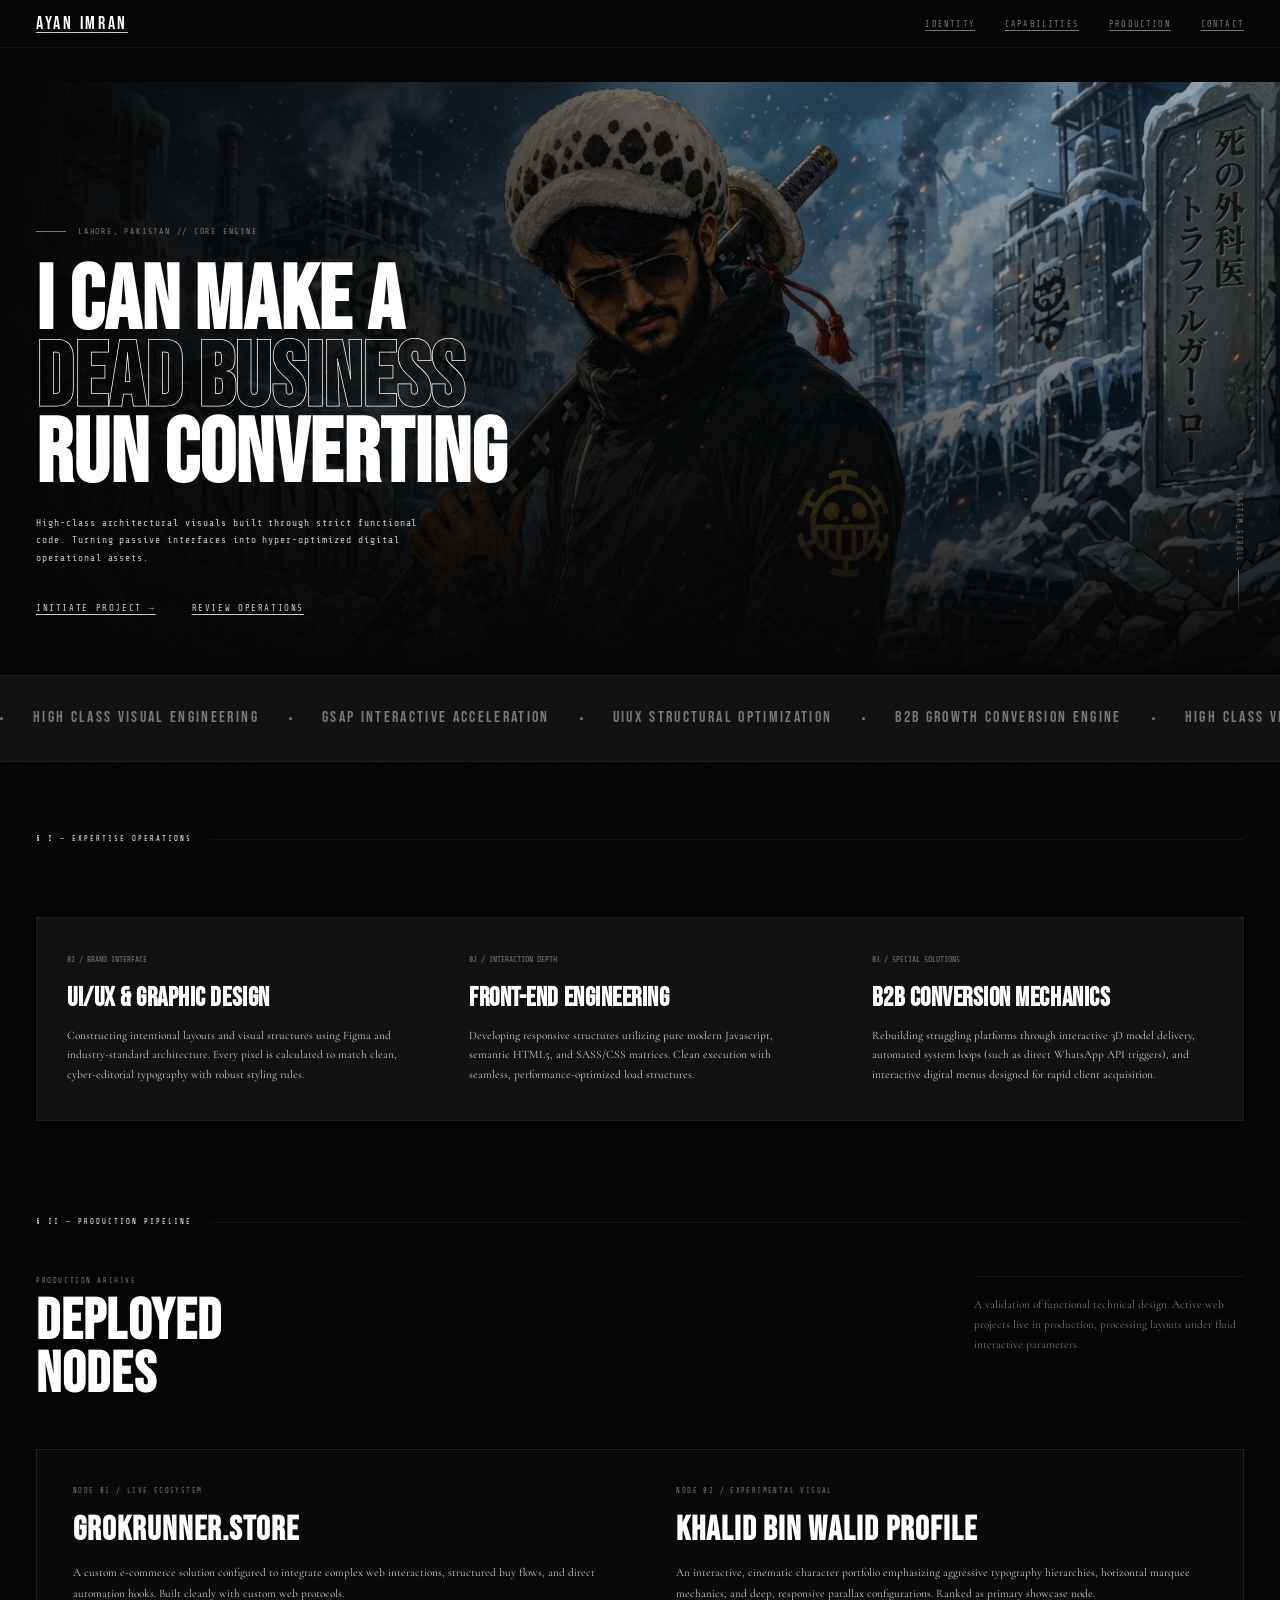
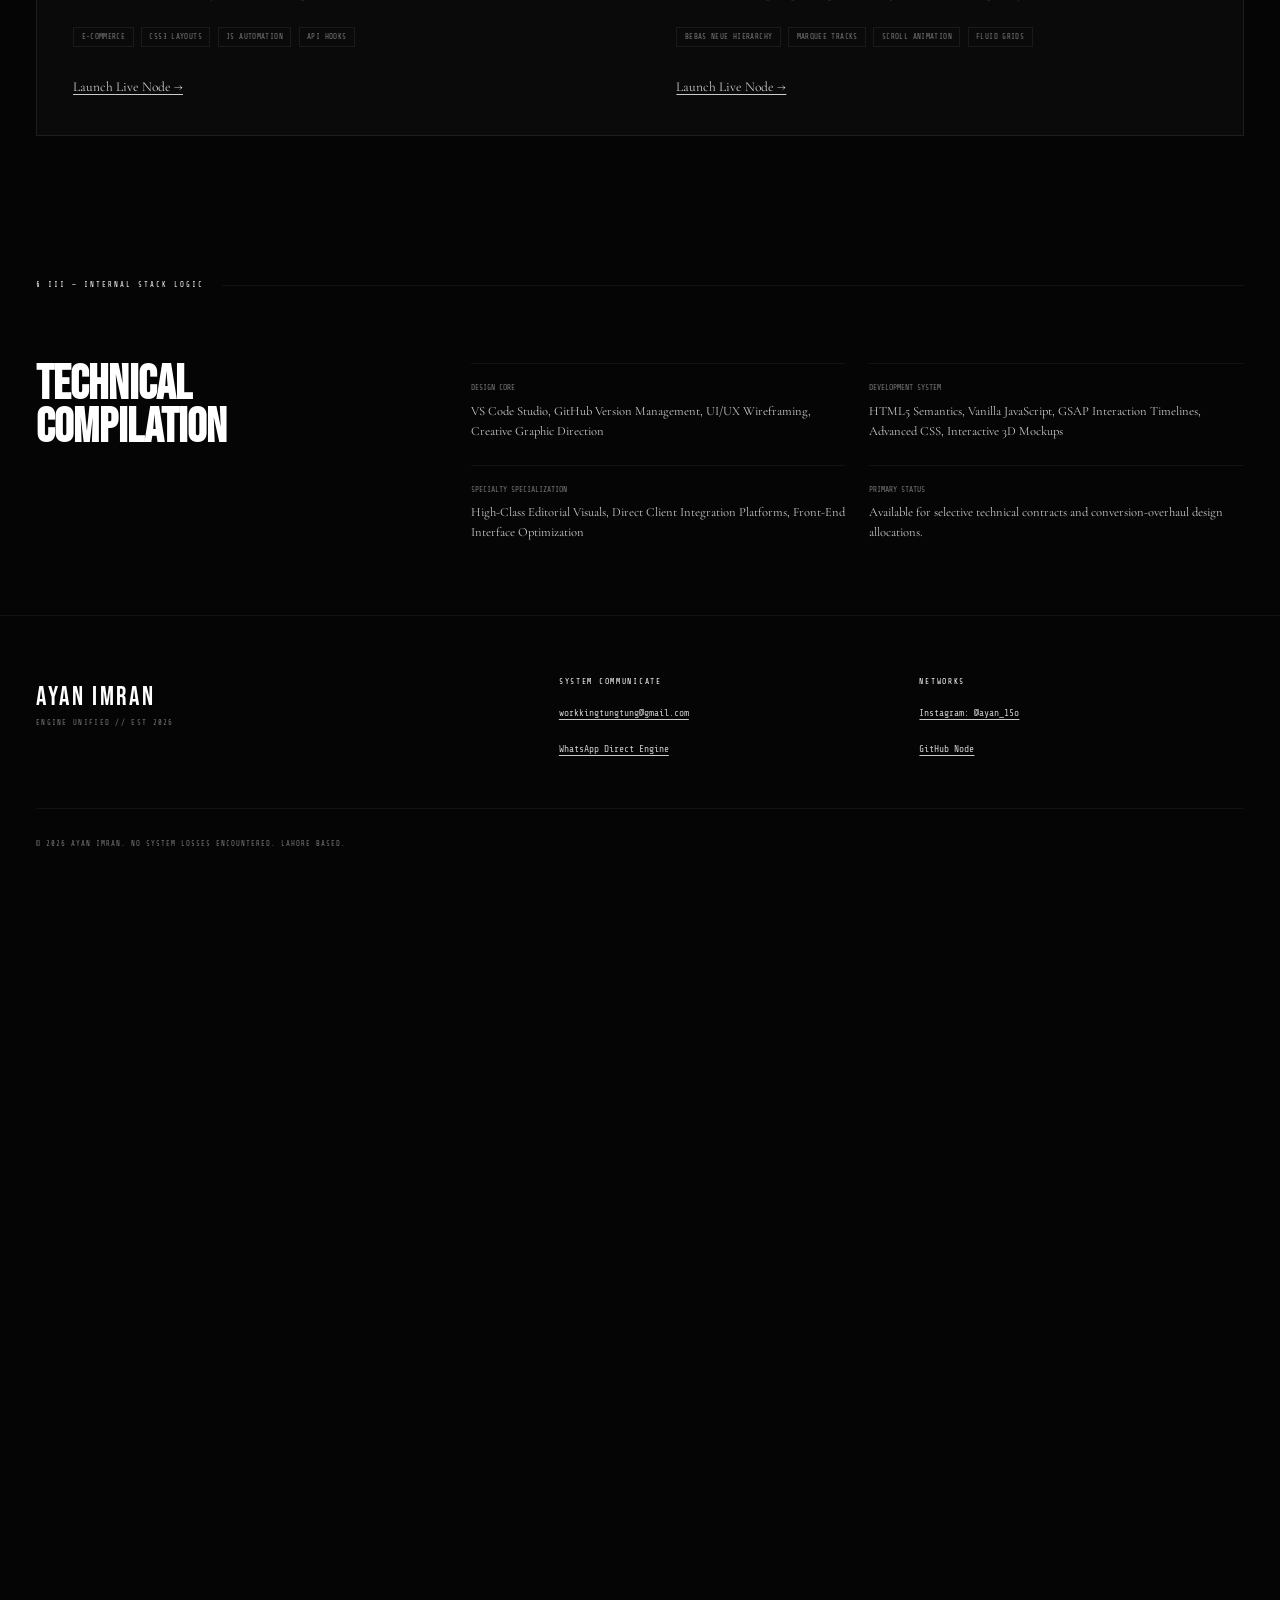
==== commit ba13eff3: "Add files via upload" ====
--- a/index.html
+++ b/index.html
@@ -1,25 +1,25 @@
 <!DOCTYPE html>
 <html lang="en">
 <head>
-    <!-- Google tag (gtag.js) -->
-<script async src="https://www.googletagmanager.com/gtag/js?id=G-MW7JK0NXFY"></script>
-<script>
-  window.dataLayer = window.dataLayer || [];
-  function gtag(){dataLayer.push(arguments);}
-  gtag('js', new Date());
-
-  gtag('config', 'G-MW7JK0NXFY');
-</script>
+    <script async src="https://www.googletagmanager.com/gtag/js?id=G-MW7JK0NXFY"></script>
+    <script>
+      window.dataLayer = window.dataLayer || [];
+      function gtag(){dataLayer.push(arguments);}
+      gtag('js', new Date());
+
+      gtag('config', 'G-MW7JK0NXFY');
+    </script>
+
     <meta charset="UTF-8">
     <meta name="viewport" content="width=device-width, initial-scale=1.0">
     
-    <title>Ayan Imran — CEO of AION</title>
+    <title>AYAN IMRAN — CREATIVE DEVELOPER</title>
+    <link rel="icon" type="hat.jpg" href="hat.jpg">
     <meta name="google-site-verification" content="S-BhODVpbjnDfZLTINVsFBQXfyHuYOAWam0FQmV9hVg" />
     <meta name="description" content="Official portfolio and blog of Ayan Imran, software developer, founder, and CEO of AION.">
     <meta name="robots" content="index, follow">
     <meta name="author" content="Ayan Imran">
     <link rel="canonical" href="https://azanimran112243-sudo.github.io/Ayan-Imran/"> 
-
     <meta name="keywords" content="Ayan Imran, AYAN IMRAN, Ayan imran, ayaan imran, ayyan imran, ayan, ayaan, ayyan, imran, AION CEO">
 
     <meta property="og:type" content="website">
@@ -47,460 +47,837 @@
     <link rel="apple-touch-icon" href="5ab49b1a9d5dd504f2a3bdec83b4294a.jpg?v=2">
 
     <link rel="preconnect" href="https://fonts.googleapis.com">
-    <link href="https://fonts.googleapis.com/css2?family=Oswald:wght@400;600;700&family=IM+Fell+English:ital@0;1&family=Caveat:wght@400;600&display=swap" rel="stylesheet">
-    <link rel="stylesheet" href="style.css">
+    <link rel="preconnect" href="https://fonts.gstatic.com" crossorigin>
+    <link href="https://fonts.googleapis.com/css2?family=Bebas+Neue&family=Cormorant+Garamond:ital,wght@0,300;0,400;0,600;1,300;1,400&family=Share+Tech+Mono&display=swap" rel="stylesheet">
+
+    <style>
+/* ── RESET & BASE ── */
+*, *::before, *::after { box-sizing: border-box; margin: 0; padding: 0; }
+:root {
+  --ink:       #050505; /* Pure Void Black */
+  --slate:     #121212; /* Charcoal Base Control */
+  --carbon:    #1a1a1a; /* Structural Border Grey */
+  --ash:       #777777; /* Muted Technical Text */
+  --mist:      #cccccc; /* High Visibility Light Grey */
+  --bone:      #ffffff; /* Stark White Highlighting */
+  --line:      rgba(255,255,255,0.05);
+  
+  --ff-title:  'Bebas Neue', sans-serif;
+  --ff-body:   'Cormorant Garamond', serif;
+  --ff-mono:   'Share Tech Mono', monospace;
+  --ease-sharp: cubic-bezier(0.16,1,0.3,1);
+  --ease-snap:  cubic-bezier(0.77,0,0.175,1);
+}
+html { scroll-behavior: smooth; }
+body {
+  zoom: 75%; 
+  -moz-transform: scale(0.75); 
+  -moz-transform-origin: top center; 
+  background: var(--ink);
+  color: var(--bone);
+  font-family: var(--ff-body);
+  font-size: 18px;
+  line-height: 1.6;
+  overflow-x: hidden;
+}
+
+::selection { background: var(--bone); color: var(--ink); }
+
+/* ── SCROLLBAR ── */
+::-webkit-scrollbar { width: 3px; }
+::-webkit-scrollbar-track { background: var(--ink); }
+::-webkit-scrollbar-thumb { background: var(--ash); }
+
+/* ── NOISE OVERLAY ── */
+body::before {
+  content: '';
+  position: fixed; inset: 0; z-index: 9999;
+  pointer-events: none;
+  background-image: url("data:image/svg+xml,%3Csvg viewBox='0 0 256 256' xmlns='http://www.w3.org/2000/svg'%3E%3Cfilter id='noise'%3E%3CfeTurbulence type='fractalNoise' baseFrequency='0.9' numOctaves='4' stitchTiles='stitch'/%3E%3C/filter%3E%3Crect width='100%25' height='100%25' filter='url(%23noise)' opacity='0.04'/%3E%3C/svg%3E");
+  opacity: 0.35; 
+  mix-blend-mode: overlay;
+}
+
+/* ══════════════════════════════════
+   GLOBAL LINK DESIGN OVERHAUL
+   (Visible state + underline + hover)
+══════════════════════════════════ */
+a {
+  color: var(--mist); /* 💡 Makes links clearly visible (light grey) */
+  text-decoration: underline; /* 💡 Adds a permanent underline */
+  text-underline-offset: 4px; /* Gives the underline some clean breathing room */
+  outline: none;
+  display: inline-block;
+  transition: color 0.2s ease, padding 0.35s var(--ease-sharp), margin 0.35s var(--ease-sharp);
+}
+
+a:hover {
+  color: var(--bone); /* Pops to stark white on hover */
+  text-decoration: underline; /* Keeps the underline active on hover */
+  outline: 1px solid var(--mist); /* Your crisp structural box outline */
+  padding: 4px 10px;
+  margin: -4px -10px;
+}
+
+/* ══════════════════════════════════
+   NAVIGATION
+══════════════════════════════════ */
+nav {
+  position: fixed; top: 0; left: 0; right: 0; z-index: 100;
+  display: flex; align-items: center; justify-content: space-between;
+  padding: 0 3rem;
+  height: 64px;
+  border-bottom: 1px solid var(--line);
+  background: rgba(5,5,5,0.9);
+  backdrop-filter: blur(12px);
+  -webkit-backdrop-filter: blur(12px);
+}
+.nav-brand {
+  display: flex; flex-direction: column; gap: 1px;
+}
+/* Prevent double box nesting inside branding anchors on hover */
+.nav-brand:hover { outline: none; padding: 0; margin: 0; }
+
+.nav-brand .wordmark {
+  font-family: var(--ff-title);
+  font-size: 1.5rem;
+  letter-spacing: 0.15em;
+  color: var(--bone);
+  line-height: 1;
+}
+ 
+.nav-brand .tagline {
+  font-family: var(--ff-mono);
+  font-size: 0.6rem;
+  letter-spacing: 0.12em;
+  color: var(--ash);
+  text-transform: uppercase;
+}
+.nav-links {
+  display: flex; gap: 2.5rem;
+  list-style: none;
+}
+.nav-links a {
+  font-family: var(--ff-mono);
+  font-size: 0.7rem;
+  letter-spacing: 0.14em;
+  text-transform: uppercase;
+  color: var(--ash);
+}
+.nav-links a:hover {
+  color: var(--bone);
+}
+
+.nav-toggle { display: none; flex-direction: column; gap: 5px; background: none; border: none; cursor: pointer; }
+.nav-toggle span { display: block; width: 28px; height: 1px; background: var(--bone); transition: transform 0.3s, opacity 0.3s; }
+
+/* ══════════════════════════════════
+   HERO SECTION (MEDIA CONTROLLED BG)
+══════════════════════════════════ */
+#hero {
+  position: relative;
+  height: 100svh; min-height: 650px;
+  display: flex; flex-direction: column;
+  justify-content: flex-end;
+  padding: 0 3rem 5rem;
+  overflow: hidden;
+}
+/* Replaced raw img tag with responsive CSS background container */
+.hero-bg {
+  position: absolute; inset: 0; z-index: 0;
+  background-size: contain;
+  background-repeat: no-repeat;
+  background-position: right bottom;
+  pointer-events: none;
+  opacity: 0.85;
+  transition: background-image 0.4s var(--ease-sharp);
+}
+
+/* 🚨 REPLACEMENTS: SET BOTH OF YOUR BACKGROUND IMAGE LINKS HERE 🚨 */
+@media (min-width: 969px) {
+  .hero-bg {
+    background-image: url('fjfjf.png'); /* PC Wallpaper */
+  }
+}
+@media (max-width: 968px) {
+  .hero-bg {
+    background-image: url('fjfjf.png'); /* Mobile Wallpaper */
+    background-position: center bottom; /* Centers asset layout for smaller Viewports */
+    background-size: cover;
+  }
+}
+
+.hero-bg::after {
+  content: '';
+  position: absolute; inset: 0;
+  background:
+    linear-gradient(to top, rgba(5,5,5,1) 0%, rgba(5,5,5,0.4) 40%, transparent 100%),
+    linear-gradient(to right, rgba(5,5,5,1) 0%, rgba(5,5,5,0.6) 40%, transparent 80%);
+}
+.hero-content {
+  position: relative; z-index: 2;
+  max-width: 900px;
+}
+.hero-eyebrow {
+  display: flex; align-items: center; gap: 1rem;
+  margin-bottom: 1.2rem;
+  opacity: 0; transform: translateY(20px);
+  animation: fadeUp 0.9s 0.2s var(--ease-sharp) forwards;
+}
+.eyebrow-line {
+  display: block; width: 40px; height: 1px; background: var(--ash);
+}
+.eyebrow-text {
+  font-family: var(--ff-mono);
+  font-size: 0.68rem;
+  letter-spacing: 0.22em;
+  text-transform: uppercase;
+  color: var(--ash);
+}
+.hero-headline {
+  font-family: var(--ff-title);
+  font-size: clamp(4rem, 11vw, 7.5rem);
+  line-height: 0.85;
+  letter-spacing: 0.01em;
+  color: var(--bone);
+  padding-top: 1rem;
+  opacity: 0; transform: translateY(30px);
+  animation: fadeUp 1s 0.4s var(--ease-sharp) forwards;
+}
+.hero-headline em {
+  font-style: normal;
+  -webkit-text-stroke: 1px var(--bone);
+  color: transparent;
+}
+.hero-sub {
+  margin-top: 1.8rem;
+  font-family: var(--ff-mono);
+  font-size: 0.8rem;
+  letter-spacing: 0.1em;
+  line-height: 1.8;
+  color: var(--mist);
+  max-width: 550px;
+  opacity: 0; transform: translateY(20px);
+  animation: fadeUp 0.9s 0.65s var(--ease-sharp) forwards;
+}
+.hero-cta-row {
+  display: flex; align-items: center; gap: 3rem;
+  margin-top: 2.8rem;
+  font-family: var(--ff-mono);
+  font-size: 0.75rem;
+  letter-spacing: 0.18em;
+  text-transform: uppercase;
+  opacity: 0; transform: translateY(20px);
+  animation: fadeUp 0.9s 0.85s var(--ease-sharp) forwards;
+}
+
+.hero-scroll {
+  position: absolute; right: 3rem; bottom: 5rem; z-index: 2;
+  display: flex; flex-direction: column; align-items: center; gap: 0.6rem;
+  opacity: 0; animation: fadeIn 1s 1.4s forwards;
+}
+.scroll-label {
+  font-family: var(--ff-mono);
+  font-size: 0.55rem;
+  letter-spacing: 0.22em;
+  text-transform: uppercase;
+  color: var(--ash);
+  writing-mode: vertical-rl;
+}
+.scroll-line {
+  width: 1px; height: 60px;
+  background: linear-gradient(to bottom, var(--ash), transparent);
+  animation: scrollPulse 2.5s ease-in-out infinite;
+}
+
+/* ── DIVIDER ── */
+.section-divider {
+  display: flex; align-items: center; gap: 0;
+  padding: 6rem 3rem 0;
+  overflow: hidden;
+}
+.divider-label {
+  font-family: var(--ff-mono);
+  font-size: 0.6rem;
+  letter-spacing: 0.28em;
+  text-transform: uppercase;
+  color: var(--bone);
+  white-space: nowrap;
+  padding-right: 1.5rem;
+}
+.divider-track {
+  flex: 1; height: 1px; background: var(--line);
+}
+
+/* ══════════════════════════════════
+   CAPABILITIES & SERVICES
+══════════════════════════════════ */
+#services {
+  padding: 6rem 3rem 2rem;
+}
+.services-grid {
+  display: grid;
+  grid-template-columns: repeat(3, 1fr);
+  border: 1px solid var(--line);
+  background: var(--line);
+  gap: 1px;
+}
+.service-card {
+  background: var(--slate);
+  padding: 3rem 2.5rem;
+  position: relative;
+  transition: background 0.35s var(--ease-sharp);
+}
+.service-card:hover {
+  background: #161616;
+}
+.service-num {
+  font-family: var(--ff-mono);
+  font-size: 0.65rem;
+  color: var(--ash);
+  margin-bottom: 1.5rem;
+  display: block;
+}
+.service-title {
+  font-family: var(--ff-title);
+  font-size: 2.2rem;
+  letter-spacing: 0.02em;
+  line-height: 1;
+  color: var(--bone);
+  margin-bottom: 1.2rem;
+}
+.service-desc {
+  font-family: var(--ff-body);
+  font-size: 0.95rem;
+  color: var(--mist);
+  line-height: 1.7;
+}
+
+/* ══════════════════════════════════
+   PRODUCTION SHOWCASE
+══════════════════════════════════ */
+#showcase {
+  position: relative;
+  padding: 4rem 3rem 6rem;
+}
+.section-header {
+  display: flex; align-items: flex-start; justify-content: space-between;
+  gap: 2rem; margin-bottom: 4rem;
+}
+.section-number {
+  font-family: var(--ff-mono);
+  font-size: 0.6rem;
+  letter-spacing: 0.22em;
+  color: var(--ash);
+  text-transform: uppercase;
+  margin-bottom: 0.6rem;
+}
+.section-title {
+  font-family: var(--ff-title);
+  font-size: clamp(3rem, 6vw, 5.5rem);
+  line-height: 0.92;
+  letter-spacing: 0.02em;
+  color: var(--bone);
+}
+.section-desc {
+  max-width: 360px;
+  font-family: var(--ff-body);
+  font-size: 0.95rem;
+  line-height: 1.75;
+  color: var(--ash);
+  padding-top: 1.5rem;
+  border-top: 1px solid var(--line);
+}
+.showcase-grid {
+  display: grid;
+  grid-template-columns: repeat(12, 1fr);
+  gap: 1px;
+  background: var(--line);
+  border: 1px solid var(--line);
+}
+.card {
+  background: rgba(10,10,10,0.85);
+  backdrop-filter: blur(16px);
+  -webkit-backdrop-filter: blur(16px);
+  padding: 3rem;
+  position: relative;
+  overflow: hidden;
+  transition: background 0.35s;
+}
+.card::before {
+  content: '';
+  position: absolute; top: 0; left: 0; right: 0;
+  height: 1px;
+  background: linear-gradient(90deg, transparent, var(--bone), transparent);
+  transform: scaleX(0);
+  transition: transform 0.5s var(--ease-sharp);
+  transform-origin: left;
+}
+.card:hover { background: rgba(20,20,20,0.9); }
+.card:hover::before { transform: scaleX(1); }
+
+.card-half   { grid-column: span 6; }
+.card-full   { grid-column: span 12; }
+
+.card-index {
+  font-family: var(--ff-mono);
+  font-size: 0.58rem;
+  letter-spacing: 0.2em;
+  color: var(--ash);
+  text-transform: uppercase;
+  margin-bottom: 1.4rem;
+}
+.card-title {
+  font-family: var(--ff-title);
+  font-size: clamp(2rem, 3.5vw, 3rem);
+  line-height: 1;
+  letter-spacing: 0.03em;
+  color: var(--bone);
+  margin-bottom: 1.2rem;
+}
+.card-body {
+  font-family: var(--ff-body);
+  font-size: 0.95rem;
+  line-height: 1.8;
+  color: var(--mist);
+  margin-bottom: 2rem;
+}
+.stack-tags {
+  display: flex;
+  flex-wrap: wrap;
+  gap: 0.6rem;
+  list-style: none;
+}
+.stack-tags li {
+  font-family: var(--ff-mono);
+  font-size: 0.62rem;
+  letter-spacing: 0.05em;
+  color: var(--ash);
+  border: 1px solid var(--carbon);
+  padding: 4px 10px;
+  text-transform: uppercase;
+}
+
+/* ══════════════════════════════════
+   EPITAPH CONTINUOUS MARQUEE
+══════════════════════════════════ */
+.epitaph-band {
+  border-top: 1px solid var(--line);
+  border-bottom: 1px solid var(--line);
+  padding: 2.5rem 0;
+  background: var(--slate);
+  overflow: hidden;
+}
+.epitaph-track {
+  display: flex;
+  animation: marquee 32s linear infinite;
+  white-space: nowrap;
+}
+.epitaph-item {
+  display: flex; align-items: center; gap: 2.5rem;
+  padding-right: 2.5rem;
+  flex-shrink: 0;
+}
+.epitaph-dot {
+  width: 4px; height: 4px; border-radius: 50%;
+  background: var(--ash);
+  flex-shrink: 0;
+}
+.epitaph-text {
+  font-family: var(--ff-title);
+  font-size: 1.3rem;
+  letter-spacing: 0.15em;
+  color: var(--ash);
+  text-transform: uppercase;
+}
+
+/* ══════════════════════════════════
+   ENGINE VALUE SUMMARY MATRIX
+══════════════════════════════════ */
+#matrix {
+  padding: 6rem 3rem;
+}
+.matrix-container {
+  display: grid;
+  grid-template-columns: 1fr 2fr;
+  gap: 4rem;
+}
+.matrix-left h2 {
+  font-family: var(--ff-title);
+  font-size: clamp(3rem, 5vw, 4.5rem);
+  line-height: 0.9;
+  color: var(--bone);
+}
+.matrix-right-grid {
+  display: grid;
+  grid-template-columns: 1fr 1fr;
+  gap: 2rem;
+}
+.matrix-node {
+  border-top: 1px solid var(--line);
+  padding-top: 1.5rem;
+}
+.node-label {
+  font-family: var(--ff-mono);
+  font-size: 0.65rem;
+  color: var(--ash);
+  text-transform: uppercase;
+  margin-bottom: 0.5rem;
+  display: block;
+}
+.node-text {
+  font-family: var(--ff-body);
+  font-size: 1.05rem;
+  color: var(--mist);
+}
+
+/* ══════════════════════════════════
+   FOOTER HUB
+══════════════════════════════════ */
+footer {
+  border-top: 1px solid var(--line);
+  padding: 5rem 3rem 3rem;
+  background: var(--ink);
+}
+.footer-top {
+  display: grid;
+  grid-template-columns: 1.5fr 1fr 1fr;
+  gap: 3rem;
+  padding-bottom: 4rem;
+  border-bottom: 1px solid var(--line);
+  margin-bottom: 2.5rem;
+}
+.footer-brand .wordmark {
+  font-family: var(--ff-title);
+  font-size: 2.2rem;
+  letter-spacing: 0.1em;
+  color: var(--bone);
+  display: block;
+}
+.footer-brand .tagline {
+  font-family: var(--ff-mono);
+  font-size: 0.6rem;
+  letter-spacing: 0.18em;
+  color: var(--ash);
+  text-transform: uppercase;
+  margin-bottom: 1.5rem;
+  display: block;
+}
+.footer-col-title {
+  font-family: var(--ff-mono);
+  font-size: 0.65rem;
+  letter-spacing: 0.22em;
+  text-transform: uppercase;
+  color: var(--bone);
+  margin-bottom: 1.2rem;
+}
+.footer-endpoints {
+  list-style: none;
+  display: flex;
+  flex-direction: column;
+  gap: 1.2rem; /* Spaced out slightly to accommodate clean outline interactions */
+}
+.footer-endpoints a {
+  font-family: var(--ff-mono);
+  font-size: 0.8rem;
+  color: var(--mist);
+}
+.footer-endpoints a:hover {
+  color: var(--bone);
+}
+.footer-bottom {
+  display: flex; align-items: center; justify-content: space-between;
+  gap: 1rem;
+  flex-wrap: wrap;
+}
+.footer-copy {
+  font-family: var(--ff-mono);
+  font-size: 0.6rem;
+  letter-spacing: 0.14em;
+  color: var(--ash);
+  text-transform: uppercase;
+}
+
+/* ── ANIMATIONS ── */
+@keyframes fadeUp { to { opacity: 1; transform: translateY(0); } }
+@keyframes fadeIn { to { opacity: 1; } }
+@keyframes scrollPulse {
+  0%, 100% { transform: scaleY(1); opacity: 0.4; }
+  50%       { transform: scaleY(1.25); opacity: 0.9; }
+}
+@keyframes marquee {
+  from { transform: translateX(0); }
+  to   { transform: translateX(-50%); }
+}
+
+.reveal {
+  opacity: 0; transform: translateY(20px);
+  transition: opacity 0.8s var(--ease-sharp), transform 0.8s var(--ease-sharp);
+}
+.reveal.visible { opacity: 1; transform: translateY(0); }
+
+/* ── RESPONSIVE ADAPTATIONS ── */
+@media (max-width: 968px) {
+  .services-grid, .matrix-container, .matrix-right-grid { grid-template-columns: 1fr; }
+  .card-half { grid-column: span 12; }
+  .footer-top { grid-template-columns: 1fr; }
+  #hero { padding: 0 1.5rem 4rem; }
+  nav, #services, #showcase, #matrix, footer, .section-divider { padding-left: 1.5rem; padding-right: 1.5rem; }
+}
+</style>
 </head>
 <body>
 
-    <canvas id="petals-canvas"></canvas>
-
-    <nav>
-        <button class="nav-logo" onclick="document.getElementById('home').scrollIntoView({behavior: 'smooth'});">
-            <span>ME</span>
-        </button>
-        <ul class="nav-links">
-            <li><a href="#home">Home</a></li>
-            <li><a href="#projects">Projects</a></li>
-            <li><a href="#about">About</a></li>
-            <li><a href="#blog">Aion</a></li>
-            <li><a href="#contact">Contact</a></li>
-        </ul>
-    </nav>
-
-    <section id="home" class="section">
-        
-        <div class="paper-tear doodle">
-            <svg width="240" height="120" viewBox="0 0 240 120" fill="none" xmlns="http://www.w3.org/2000/svg">
-                <path d="M0 0 H230 L220 20 L235 35 L215 50 L228 65 L210 80 L225 100 L0 100 Z" fill="#FFFDF7" stroke="rgba(123,28,28,0.3)" stroke-width="1"/>
-                <line x1="20" y1="20" x2="210" y2="20" stroke="rgba(123,28,28,0.15)" stroke-width="1"/>
-                <line x1="20" y1="34" x2="210" y2="34" stroke="rgba(123,28,28,0.15)" stroke-width="1"/>
-                <line x1="20" y1="48" x2="210" y2="48" stroke="rgba(123,28,28,0.15)" stroke-width="1"/>
-                <line x1="20" y1="62" x2="210" y2="62" stroke="rgba(123,28,28,0.15)" stroke-width="1"/>
-                <line x1="20" y1="76" x2="210" y2="76" stroke="rgba(123,28,28,0.15)" stroke-width="1"/>
-                <line x1="38" y1="10" x2="38" y2="90" stroke="rgba(220,80,80,0.25)" stroke-width="1.5"/>
-                <text x="48" y="26" font-family="Caveat,cursive" font-size="11" fill="rgba(123,28,28,0.5)">notes &amp; ideas</text>
-                <text x="48" y="40" font-family="Caveat,cursive" font-size="11" fill="rgba(123,28,28,0.4)">✦ build cool stuff</text>
-                <text x="48" y="54" font-family="Caveat,cursive" font-size="11" fill="rgba(123,28,28,0.35)">✦ lead &amp; create</text>
-                <text x="48" y="68" font-family="Caveat,cursive" font-size="11" fill="rgba(123,28,28,0.3)">✦ ship it</text>
-            </svg>
+<nav aria-label="Main system navigation">
+  <a href="#" class="nav-brand">
+    <span class="wordmark">AYAN IMRAN</span>
+    
+  </a>
+
+  <button class="nav-toggle" id="navToggle" aria-label="Toggle Navigation Layout">
+    <span></span><span></span><span></span>
+  </button>
+
+  <ul class="nav-links" id="navLinks">
+    <li><a href="#hero">Identity</a></li>
+    <li><a href="#services">Capabilities</a></li>
+    <li><a href="#showcase">Production</a></li>
+    <li><a href="#footer">Contact</a></li>
+  </ul>
+</nav>
+
+<section id="hero">
+  <!-- Dynamic Media Asset Component Container -->
+  <div class="hero-bg" id="parallaxBg"></div>
+
+  <div class="hero-content">
+    <div class="hero-eyebrow">
+      <span class="eyebrow-line"></span>
+      <span class="eyebrow-text">LAHORE, PAKISTAN // CORE ENGINE</span>
+    </div>
+
+    <h1 class="hero-headline">
+      I CAN MAKE A<br>
+      <em>DEAD BUSINESS</em><br>
+      RUN CONVERTING
+    </h1>
+
+    <p class="hero-sub">
+      High-class architectural visuals built through strict functional code. Turning passive interfaces into hyper-optimized digital operational assets.
+    </p>
+
+    <div class="hero-cta-row">
+      <a href="https://wa.me/923316389247" target="_blank">Initiate Project →</a>
+      <a href="#showcase">Review Operations</a>
+    </div>
+  </div>
+
+  <aside class="hero-scroll">
+    <span class="scroll-label">SYSTEM_SCROLL</span>
+    <span class="scroll-line"></span>
+  </aside>
+</section>
+
+<div class="epitaph-band">
+  <div class="epitaph-track">
+    <div class="epitaph-item"><span class="epitaph-dot"></span><span class="epitaph-text">HIGH CLASS VISUAL ENGINEERING</span></div>
+    <div class="epitaph-item"><span class="epitaph-dot"></span><span class="epitaph-text">GSAP INTERACTIVE ACCELERATION</span></div>
+    <div class="epitaph-item"><span class="epitaph-dot"></span><span class="epitaph-text">UIUX STRUCTURAL OPTIMIZATION</span></div>
+    <div class="epitaph-item"><span class="epitaph-dot"></span><span class="epitaph-text">B2B GROWTH CONVERSION ENGINE</span></div>
+    <div class="epitaph-item"><span class="epitaph-dot"></span><span class="epitaph-text">HIGH CLASS VISUAL ENGINEERING</span></div>
+    <div class="epitaph-item"><span class="epitaph-dot"></span><span class="epitaph-text">GSAP INTERACTIVE ACCELERATION</span></div>
+  </div>
+</div>
+
+<div class="section-divider reveal">
+  <span class="divider-label">§ I — EXPERTISE OPERATIONS</span>
+  <span class="divider-track"></span>
+</div>
+
+<section id="services">
+  <div class="services-grid">
+    <div class="service-card reveal">
+      <span class="service-num">01 / BRAND INTERFACE</span>
+      <h3 class="service-title">UI/UX & GRAPHIC DESIGN</h3>
+      <p class="service-desc">
+        Constructing intentional layouts and visual structures using Figma and industry-standard architecture. Every pixel is calculated to match clean, cyber-editorial typography with robust styling rules.
+      </p>
+    </div>
+    <div class="service-card reveal" style="transition-delay: 0.1s;">
+      <span class="service-num">02 / INTERACTION DEPTH</span>
+      <h3 class="service-title">FRONT-END ENGINEERING</h3>
+      <p class="service-desc">
+        Developing responsive structures utilizing pure modern Javascript, semantic HTML5, and SASS/CSS matrices. Clean execution with seamless, performance-optimized load structures.
+      </p>
+    </div>
+    <div class="service-card reveal" style="transition-delay: 0.2s;">
+      <span class="service-num">03 / SPECIAL SOLUTIONS</span>
+      <h3 class="service-title">B2B CONVERSION MECHANICS</h3>
+      <p class="service-desc">
+        Rebuilding struggling platforms through interactive 3D model delivery, automated system loops (such as direct WhatsApp API triggers), and interactive digital menus designed for rapid client acquisition.
+      </p>
+    </div>
+  </div>
+</section>
+
+<div class="section-divider reveal">
+  <span class="divider-label">§ II — PRODUCTION PIPELINE</span>
+  <span class="divider-track"></span>
+</div>
+
+<section id="showcase">
+  <header class="section-header reveal">
+    <div>
+      <p class="section-number">PRODUCTION ARCHIVE</p>
+      <h2 class="section-title">DEPLOYED<br>NODES</h2>
+    </div>
+    <p class="section-desc">
+      A validation of functional technical design. Active web projects live in production, processing layouts under fluid interactive parameters.
+    </p>
+  </header>
+
+  <div class="showcase-grid">
+    <article class="card card-half reveal">
+      <p class="card-index">NODE 01 / LIVE ECOSYSTEM</p>
+      <h3 class="card-title">GROKRUNNER.STORE</h3>
+      <p class="card-body">
+        A custom e-commerce solution configured to integrate complex web interactions, structured buy flows, and direct automation hooks. Built cleanly with custom web protocols.
+      </p>
+      <ul class="stack-tags">
+        <li>E-Commerce</li>
+        <li>CSS3 Layouts</li>
+        <li>JS Automation</li>
+        <li>API Hooks</li>
+      </ul>
+      <p style="margin-top:2.5rem;"><a href="https://grokrunner.store/" target="_blank">Launch Live Node →</a></p>
+    </article>
+
+    <article class="card card-half reveal" style="transition-delay: 0.1s;">
+      <p class="card-index">NODE 02 / EXPERIMENTAL VISUAL</p>
+      <h3 class="card-title">KHALID BIN WALID PROFILE</h3>
+      <p class="card-body">
+        An interactive, cinematic character portfolio emphasizing aggressive typography hierarchies, horizontal marquee mechanics, and deep, responsive parallax configurations. Ranked as primary showcase node.
+      </p>
+      <ul class="stack-tags">
+        <li>Bebas Neue Hierarchy</li>
+        <li>Marquee Tracks</li>
+        <li>Scroll Animation</li>
+        <li>Fluid Grids</li>
+      </ul>
+      <p style="margin-top:2.5rem;"><a href="https://azanimran112243-sudo.github.io/khalid/" target="_blank">Launch Live Node →</a></p>
+    </article>
+  </div>
+</section>
+
+<div class="section-divider reveal">
+  <span class="divider-label">§ III — INTERNAL STACK LOGIC</span>
+  <span class="divider-track"></span>
+</div>
+
+<section id="matrix" class="reveal">
+  <div class="matrix-container">
+    <div class="matrix-left">
+      <h2>TECHNICAL<br>COMPILATION</h2>
+    </div>
+    <div class="matrix-right">
+      <div class="matrix-right-grid">
+        <div class="matrix-node">
+          <span class="node-label">DESIGN CORE</span>
+          <p class="node-text">VS Code Studio, GitHub Version Management, UI/UX Wireframing, Creative Graphic Direction</p>
         </div>
-
-        <div class="ghost-figure">
-            <svg viewBox="0 0 200 450" fill="none" xmlns="http://www.w3.org/2000/svg">
-                <ellipse cx="100" cy="60" rx="38" ry="45" fill="rgba(123,28,28,0.15)" stroke="rgba(123,28,28,0.2)" stroke-width="1.5"/>
-                <path d="M62 100 C50 130 45 180 48 240 L60 230 L75 280 L80 370 L100 375 L105 280 L115 370 L120 375 L125 280 L140 230 L152 240 C155 180 150 130 138 100 Z" fill="rgba(123,28,28,0.12)" stroke="rgba(123,28,28,0.2)" stroke-width="1.5"/>
-                <path d="M62 115 C40 120 20 140 15 170 L30 175 L20 200 L40 195" fill="none" stroke="rgba(123,28,28,0.2)" stroke-width="1.5"/>
-                <path d="M138 115 C160 120 180 140 185 170 L170 175 L180 200 L160 195" fill="none" stroke="rgba(123,28,28,0.2)" stroke-width="1.5"/>
-            </svg>
+        <div class="matrix-node">
+          <span class="node-label">DEVELOPMENT SYSTEM</span>
+          <p class="node-text">HTML5 Semantics, Vanilla JavaScript, GSAP Interaction Timelines, Advanced CSS, Interactive 3D Mockups</p>
         </div>
-
-        <div class="doodle plane-1">
-            <svg width="90" height="50" viewBox="0 0 90 50" fill="none">
-                <path d="M5 40 L80 8 L50 35 L40 28 Z" stroke="rgba(123,28,28,0.5)" stroke-width="1.5" fill="rgba(245,237,216,0.4)" stroke-linejoin="round"/>
-                <path d="M50 35 L45 48 L40 28" stroke="rgba(123,28,28,0.4)" stroke-width="1.5" fill="none" stroke-linejoin="round"/>
-            </svg>
+        <div class="matrix-node">
+          <span class="node-label">SPECIALTY SPECIALIZATION</span>
+          <p class="node-text">High-Class Editorial Visuals, Direct Client Integration Platforms, Front-End Interface Optimization</p>
         </div>
-
-        <div class="doodle dynamic-burst">
-            <svg width="60" height="60" viewBox="0 0 60 60" fill="none" xmlns="http://www.w3.org/2000/svg">
-                <path d="M30 0C30 16.5685 16.5685 30 0 30C16.5685 30 30 43.4315 30 60C30 43.4315 43.4315 30 60 30C43.4315 30 30 16.5685 30 0Z" fill="var(--maroon-light)" opacity="0.35"/>
-            </svg>
+        <div class="matrix-node">
+          <span class="node-label">PRIMARY STATUS</span>
+          <p class="node-text">Available for selective technical contracts and conversion-overhaul design allocations.</p>
         </div>
-        
-        <div class="doodle star-1">
-            <svg width="50" height="50" viewBox="0 0 50 50" fill="none">
-                <line x1="25" y1="5" x2="25" y2="45" stroke="rgba(123,28,28,0.45)" stroke-width="1.5"/>
-                <line x1="5" y1="25" x2="45" y2="25" stroke="rgba(123,28,28,0.45)" stroke-width="1.5"/>
-                <circle cx="25" cy="25" r="3" fill="rgba(123,28,28,0.4)"/>
-            </svg>
-        </div>
-
-        <div class="botanical doodle">
-            <svg viewBox="0 0 180 220" fill="none" xmlns="http://www.w3.org/2000/svg">
-                <path d="M90 210 C90 180 85 150 88 120 C91 90 87 60 90 30" stroke="rgba(123,28,28,0.4)" stroke-width="1.5" fill="none"/>
-                <path d="M90 160 C70 145 55 130 60 110 C65 130 80 140 90 160" stroke="rgba(123,28,28,0.35)" stroke-width="1" fill="rgba(123,28,28,0.06)"/>
-                <path d="M90 160 C110 145 125 130 120 110 C115 130 100 140 90 160" stroke="rgba(123,28,28,0.35)" stroke-width="1" fill="rgba(123,28,28,0.06)"/>
-                <circle cx="90" cy="28" r="15" stroke="rgba(123,28,28,0.4)" stroke-width="1" fill="rgba(245,237,216,0.5)"/>
-                <polygon points="130,170 140,160 152,165 152,178 140,183" fill="rgba(123,28,28,0.7)" stroke="rgba(80,10,10,0.8)" stroke-width="1"/>
-                <circle cx="141" cy="172" r="10" fill="rgba(123,28,28,0.8)" stroke="rgba(200,150,100,0.4)" stroke-width="1"/>
-                <text x="136" y="176" font-family="Georgia,serif" font-size="10" fill="rgba(245,237,216,0.9)" font-weight="bold">ME</text>
-            </svg>
-        </div>
-
-
-        <div class="hero-inner">
-            <div class="hero-tag">✦ Developer ✦</div>
-            <h1 class="hero-name">AYAN<br>IMRAN</h1>
-            <p class="hero-ceo">CEO of AION</p>
-            <p class="hero-scroll-hint">↓ scroll to explore ↓</p>
-        </div>
-
-        <div class="loader">
-            <span></span>
-        </div>
-
-    </section>
-
-    <section id="projects" class="section">
-        <h2 class="section-header">My Projects</h2>
-
-        <div class="carousel-wrap">
-            <button class="carousel-btn prev" onclick="slideCarousel(-1)">&#8592;</button>
-            <button class="carousel-btn next" onclick="slideCarousel(1)">&#8594;</button>
-
-            <div class="carousel-track" id="carousel">
-
-                <a href="https://azanimran112243-sudo.github.io/" target="_blank" class="project-card-link">
-                    <div class="project-card">
-                        <div class="card-thumb">
-                            <div class="card-thumb">
-    <img src="1p.png" class="project-thumb-img" alt="Grokrunner">
-    
-    <div class="card-thumb-inner"></div>
-</div>
-                        </div>
-                        <h3 class="card-title">CHARACTER SPECIAL</h3>
-                        <p class="card-desc">A full-stack coding community hub — built to teach, inspire, and connect the next generation of builders.</p>
-                        <div>
-                            <span class="card-tag">front-end</span><span class="card-tag">UI/UX</span>
-                        </div>
-                        <span class="card-btn">VIEW LIVE ↗</span>
-                    </div>
-                </a>
-
-                  <a href="https://azanimran112243-sudo.github.io/project-664/" target="_blank" class="project-card-link">
-                    <div class="project-card">
-                        <div class="card-thumb">
-                            <div class="card-thumb">
-    <img src="2p.png" class="project-thumb-img" alt="Grokrunner">
-    
-    <div class="card-thumb-inner"></div>
-</div>
-                        </div>
-                        <h3 class="card-title">High Visuals</h3>
-                        <p class="card-desc">Just Build in 2 days</p>
-                        <div>
-                            <span class="card-tag">front-end</span><span class="card-tag">UI/UX</span>
-                        </div>
-                        <span class="card-btn">VIEW LIVE ↗</span>
-                    </div>
-                </a>
-
-                 <a href="https://grokrunner.store/" target="_blank" class="project-card-link">
-                    <div class="project-card">
-                        <div class="card-thumb">
-                            <div class="card-thumb">
-    <img src="3p.png" class="project-thumb-img" alt="Grokrunner">
-    
-    <div class="card-thumb-inner"></div>
-</div>
-                        </div>
-                        <h3 class="card-title">3D Model</h3>
-                        <p class="card-desc">a satisfied client</p>
-                        <div>
-                            <span class="card-tag">3D Model</span><span class="card-tag">UI/UX</span>
-                        </div>
-                        <span class="card-btn">VIEW LIVE ↗</span>
-                    </div>
-                </a>
-
-                <a href="https://your-live-project-link4.com" target="_blank" class="project-card-link">
-                    <div class="project-card">
-                        <div class="card-thumb">
-                            <div class="card-thumb-inner">
-                                <span class="card-thumb-label">[ comming soon... ]</span>
-                            </div>
-                        </div>
-                        <h3 class="card-title">in progress</h3>
-                        <p class="card-desc"></p>
-                        <div>
-                            <span class="card-tag">...</span><span class="card-tag">...</span>
-                        </div>
-                        <span class="card-btn">VIEW LIVE ↗</span>
-                    </div>
-                </a>
-
-            </div>
-        </div>
-    </section>
-
-    <section id="about" class="section">
-        <h2 class="section-header">About the Boss</h2>
-
-        <div class="about-grid">
-            <div class="about-bio">
-                <p>I am <strong>Ayan Imran</strong>, a developer with a leadership mindset. Combining a background in programming with a passion for building impactful, high-performance systems. I lead projects with clarity and focus, driving them to success.</p>
-                <br>
-                <p>I believe the best code is written with conviction — not just logic. Every function, every deploy, every commit is a small act of leadership.</p>
-                <br>
-                <p><span class="daba">AION</span> is my creative outlet — a platform I built to share knowledge, spark curiosity, and cultivate a culture where building is celebrated. It's scrappy, real, and genuinely mine.</p>
-                <br>
-                <p>I ship fast. I think big. I document obsessively.</p>
-            </div>
-
-            <div>
-                <div class="skills-wrap">
-                    <p class="skills-title">// Skill Pulse</p>
-                    <div class="skill-bar-wrap">
-                        <div class="skill-label"><span>JavaScript</span><span class="skill-pct">92%</span></div>
-                        <div class="skill-track"><div class="skill-fill" data-width="92"></div></div>
-                    </div>
-                    <div class="skill-bar-wrap">
-                        <div class="skill-label"><span>Problem Solving</span><span class="skill-pct">85%</span></div>
-                        <div class="skill-track"><div class="skill-fill" data-width="85"></div></div>
-                    </div>
-                    <div class="skill-bar-wrap">
-                        <div class="skill-label"><span>Design</span><span class="skill-pct">88%</span></div>
-                        <div class="skill-track"><div class="skill-fill" data-width="88"></div></div>
-                    </div>
-                    <div class="skill-bar-wrap">
-                        <div class="skill-label"><span>Project Leadership</span><span class="skill-pct">96%</span></div>
-                        <div class="skill-track"><div class="skill-fill" data-width="96"></div></div>
-                    </div>
-                </div>
-
-                <div class="timeline-wrap">
-                    <p class="timeline-title">// Leadership Timeline</p>
-                    <div class="timeline">
-                        <div class="tl-item">
-                            <p class="tl-year">EARLY VENTURES</p>
-                            <p class="tl-label">First scripts, first bugs, first wins. Building the foundation.</p>
-                        </div>
-                        <div class="tl-item">
-                            <p class="tl-year">AION</p>
-                            <p class="tl-label">Launched the platform. Turned solo code into a movement.</p>
-                        </div>
-                        <div class="tl-item">
-                            <p class="tl-year">CEO PHASE ✦ NOW</p>
-                            <p class="tl-label">Leading, shipping, teaching. The whole operation — one mind.</p>
-                        </div>
-                    </div>
-                </div>
-            </div>
-        </div>
-    </section>
-
-    <section id="blog" class="section">
-        <h2 class="section-header">Fav characters</h2>
-        <p class="blog-subtitle">I watch anime a lot and i also have some real life ideals</p>
-        
-        <div class="blog-grid">
-            <article class="blog-card">
-                <div class="blog-meta">
-                    <span class="blog-date">MAY 2026</span>
-                    <span class="blog-category">Real life character</span>
-                </div>
-                <h3 class="blog-title"><a href="#">Khalid bin Walid</a></h3>
-                <p class="blog-excerpt"> "I bring the men who desire death as ardently as you desire life."</p>
-                <div class="blog-footer">
-                    <span class="blog-author">— Khlid bin Walid</span>
-                    <a href="#" class="blog-more">Sworld of Allah</a>
-                </div>
-            </article>
-
-            <article class="blog-card">
-                <div class="blog-meta">
-                    <span class="blog-date">APR 2026</span>
-                    <span class="blog-category">Anime</span>
-                </div>
-                <h3 class="blog-title"><a href="#">Monkey D. LUFFY</a></h3>
-                <p class="blog-excerpt">"If you're hungry, eat."</p>
-                <div class="blog-footer">
-                    <span class="blog-author">— Luffy</span>
-                    <a href="#" class="blog-more">Future Pirate King</a>
-                </div>
-            </article>
-        </div>
-    </section>
-
-  <section id="contact" class="section">
-    <h2 class="section-header">Let's Connect</h2>
-    <p class="contact-desc-text">
-        Got a project, a collab idea, or just want to say hello? Reach out — I'm always building something new.
-    </p>
-
-    <div class="contact-grid" style="display: flex; flex-direction: column; align-items: center; gap: 20px; margin-top: 30px;">
-        
-        <a href="https://wa.me/923316389247" target="_blank" rel="noopener noreferrer">
-            <button class="contact-btn">
-                <span>WHATSAPP</span>
-            </button>
-        </a>
-
-        <a href="https://instagram.com/ayan_15o" target="_blank" rel="noopener noreferrer">
-            <button class="contact-btn">
-                <span>INSTAGRAM</span>
-            </button>
-        </a>
-
-        <a href="mailto:1ayan1imran1@gmail.com">
-            <button class="contact-btn">
-                <span>EMAIL</span>
-            </button>
-        </a>
-        
-    </div>
-
-        <div class="anchor-corner doodle">
-            <svg viewBox="0 0 100 110" fill="none" xmlns="http://www.w3.org/2000/svg">
-                <circle cx="50" cy="50" r="30" stroke="rgba(123,28,28,0.35)" stroke-width="1.5" fill="none"/>
-                <path d="M50 20 L54 44 L50 48 L46 44 Z" fill="rgba(123,28,28,0.55)"/>
-                <path d="M50 80 L54 56 L50 52 L46 56 Z" fill="rgba(245,237,216,0.8)" stroke="rgba(123,28,28,0.4)" stroke-width="0.8"/>
-                <text x="47" y="16" font-family="Oswald,sans-serif" font-size="8" fill="rgba(123,28,28,0.6)" font-weight="700">N</text>
-            </svg>
-        </div>
-    </section>
-
-    <footer>
-        <p>✦ Ayan Imran — CEO of AION ✦ Built with conviction, shipped with pride ✦</p>
-    </footer>
-
-    <script>
-    /* ── FALLING PETALS CANVAS ENGINE ───────── */
-    (function() {
-        const canvas = document.getElementById('petals-canvas');
-        const ctx = canvas.getContext('2d');
-        let W, H, petals = [];
-
-        function resize() {
-            W = canvas.width = window.innerWidth;
-            H = canvas.height = window.innerHeight;
+      </div>
+    </div>
+  </div>
+</section>
+
+<footer id="footer">
+  <div class="footer-top">
+    <div class="footer-brand">
+      <span class="wordmark">AYAN IMRAN</span>
+      <span class="tagline">ENGINE UNIFIED // EST 2026</span>
+    </div>
+    <div>
+      <p class="footer-col-title">SYSTEM COMMUNICATE</p>
+      <ul class="footer-endpoints">
+        <li><a href="mailto:workkingtungtung@gmail.com">workkingtungtung@gmail.com</a></li>
+        <li><a href="https://wa.me/923316389247" target="_blank">WhatsApp Direct Engine</a></li>
+      </ul>
+    </div>
+    <div>
+      <p class="footer-col-title">NETWORKS</p>
+      <ul class="footer-endpoints">
+        <li><a href="https://instagram.com/ayan_15o" target="_blank">Instagram: @ayan_15o</a></li>
+        <li><a href="https://github.com/azanimran112243-sudo" target="_blank">GitHub Node</a></li>
+      </ul>
+    </div>
+  </div>
+  <div class="footer-bottom">
+    <p class="footer-copy">© 2026 AYAN IMRAN. NO SYSTEM LOSSES ENCOUNTERED. LAHORE BASED.</p>
+  </div>
+</footer>
+
+<script>
+/* ── NAV TOGGLE CONTROL ── */
+const navToggle = document.getElementById('navToggle');
+const navLinks  = document.getElementById('navLinks');
+navToggle.addEventListener('click', () => {
+  const open = navLinks.style.display === 'flex';
+  if(!open) {
+    navLinks.style.display = 'flex';
+    navLinks.style.flexDirection = 'column';
+    navLinks.style.position = 'absolute';
+    navLinks.style.top = '64px';
+    navLinks.style.left = '0';
+    navLinks.style.width = '100%';
+    navLinks.style.background = '#050505';
+    navLinks.style.padding = '2rem';
+  } else {
+    navLinks.style.display = '';
+  }
+});
+
+/* ── SCROLL INTERSECTION OBSERVER ── */
+const reveals = document.querySelectorAll('.reveal');
+const io = new IntersectionObserver((entries) => {
+  entries.forEach(e => {
+    if (e.isIntersecting) {
+      e.target.classList.add('visible');
+      io.unobserve(e.target);
+    }
+  });
+}, { threshold: 0.1 });
+reveals.forEach(el => io.observe(el));
+
+/* ── INTERACTIVE PARALLAX SCROLL COMPILATION ── */
+const heroBg = document.getElementById('parallaxBg');
+let scrollY = 0;
+let ticking = false;
+if (heroBg) {
+  window.addEventListener('scroll', () => {
+    scrollY = window.scrollY;
+    if (!ticking) {
+      window.requestAnimationFrame(() => {
+        if (scrollY < window.innerHeight) {
+          heroBg.style.backgroundPositionY = `calc(100% + ${scrollY * 0.15}px)`;
         }
-        resize();
-        window.addEventListener('resize', resize);
-
-        const COLORS = [
-            'rgba(123,28,28,0.55)',
-            'rgba(155,44,44,0.5)',
-            'rgba(180,60,60,0.45)',
-            'rgba(100,15,15,0.6)',
-            'rgba(140,30,30,0.4)',
-        ];
-
-        function Petal() {
-            this.reset = function() {
-                this.x = Math.random() * W;
-                this.y = -20;
-                this.size = Math.random() * 10 + 6; 
-                this.speedY = Math.random() * 1.4 + 0.5;
-                this.speedX = (Math.random() - 0.5) * 0.8;
-                this.rotation = Math.random() * Math.PI * 2;
-                this.rotSpeed = (Math.random() - 0.5) * 0.05;
-                this.sway = Math.random() * 2.5 + 1;
-                this.swaySpeed = Math.random() * 0.02 + 0.01;
-                this.swayOffset = Math.random() * Math.PI * 2;
-                this.color = COLORS[Math.floor(Math.random() * COLORS.length)];
-                this.opacity = Math.random() * 0.5 + 0.3;
-                this.tick = 0;
-            };
-            this.reset();
-            this.y = Math.random() * H;
-        }
-
-        Petal.prototype.update = function() {
-            this.tick++;
-            this.y += this.speedY;
-            this.x += this.speedX + Math.sin(this.tick * this.swaySpeed + this.swayOffset) * this.sway * 0.03;
-            this.rotation += this.rotSpeed;
-            if (this.y > H + 30) this.reset();
-        };
-
-        Petal.prototype.draw = function() {
-            ctx.save();
-            ctx.translate(this.x, this.y);
-            ctx.rotate(this.rotation);
-            ctx.globalAlpha = this.opacity;
-            ctx.fillStyle = this.color;
-            ctx.beginPath();
-            ctx.moveTo(0, -this.size);
-            ctx.bezierCurveTo(this.size * 0.8, -this.size * 0.6, this.size * 0.8, this.size * 0.5, 0, this.size * 0.7);
-            ctx.bezierCurveTo(-this.size * 0.8, this.size * 0.5, -this.size * 0.8, -this.size * 0.6, 0, -this.size);
-            ctx.fill();
-            ctx.restore();
-        };
-
-        for (let i = 0; i < 48; i++) petals.push(new Petal()); 
-
-        function loop() {
-            ctx.clearRect(0, 0, W, H);
-            petals.forEach(p => { p.update(); p.draw(); });
-            requestAnimationFrame(loop);
-        }
-        loop();
-    })();
-
-    /* ── SCROLL OBSERVER FADE-IN ────────────── */
-    const sections = document.querySelectorAll('.section'); 
-    const observer = new IntersectionObserver((entries) => {
-        entries.forEach(e => {
-            if (e.isIntersecting) {
-                e.target.classList.add('visible');
-                if (e.target.id === 'about') {
-                    setTimeout(animateSkills, 300);
-                }
-            }
-        });
-    }, { threshold: 0.1 });
-    sections.forEach(s => observer.observe(s));
-
-    /* ── SKILL BARS ACCELERATION ────────────── */
-    let skillsAnimated = false;
-    function animateSkills() {
-        if (skillsAnimated) return;
-        skillsAnimated = true;
-        document.querySelectorAll('.skill-fill').forEach(fill => {
-            const w = fill.getAttribute('data-width');
-            setTimeout(() => { fill.style.width = w + '%'; }, 100);
-        });
+        ticking = false;
+      });
+      ticking = true;
     }
-
-    /* ── CAROUSEL CONTROLLER ────────────────── */
-   /* ── CAROUSEL CONTROLLER ────────────────── */
-    let carouselIndex = 0;
-    const track = document.getElementById('carousel');
-
-    // Dynamically get the width of a card
-    function getCardWidth() {
-        const card = document.querySelector('.project-card-link');
-        return card ? card.offsetWidth : 328; // Fallback to 328 if not found
-    }
-
-    function slideCarousel(dir) {
-        const CARD_W = getCardWidth(); // Always get current width
-        const cards = track.querySelectorAll('.project-card-link');
-        // Calculate max index based on current width
-        const maxIndex = cards.length - Math.floor(track.parentElement.offsetWidth / CARD_W);
-        carouselIndex = Math.max(0, Math.min(carouselIndex + dir, Math.max(0, maxIndex)));
-        track.style.transform = `translateX(-${carouselIndex * CARD_W}px)`;
-    }
-
-    // Reset position on resize to prevent layout breaking
-   // ... Replace the "// ... (Keep the rest...)" comment with this:
-
-    document.addEventListener('mousemove', e => {
-        if (!isDragging) return;
-        const dx = startX - e.clientX;
-        track.style.transform = `translateX(-${Math.max(0, startScroll + dx)}px)`;
-    });
-
-    document.addEventListener('mouseup', e => {
-        if (!isDragging) return;
-        isDragging = false;
-        track.style.transition = 'transform 0.4s cubic-bezier(0.25,0.46,0.45,0.94)';
-        const dx = startX - e.clientX;
-        // Slide only if dragged enough
-        if (Math.abs(dx) > 60) slideCarousel(dx > 0 ? 1 : -1);
-        else slideCarousel(0);
-    });
-
-    track.addEventListener('touchstart', e => {
-        startX = e.touches[0].clientX;
-        startScroll = carouselIndex * getCardWidth();
-        track.style.transition = 'none';
-    }, { passive: true });
-    
-    // ... (Keep the rest of your move/mouse listeners as they are)
-
-    </script>
+  }, { passive: true });
+}
+</script>
 </body>
 </html>
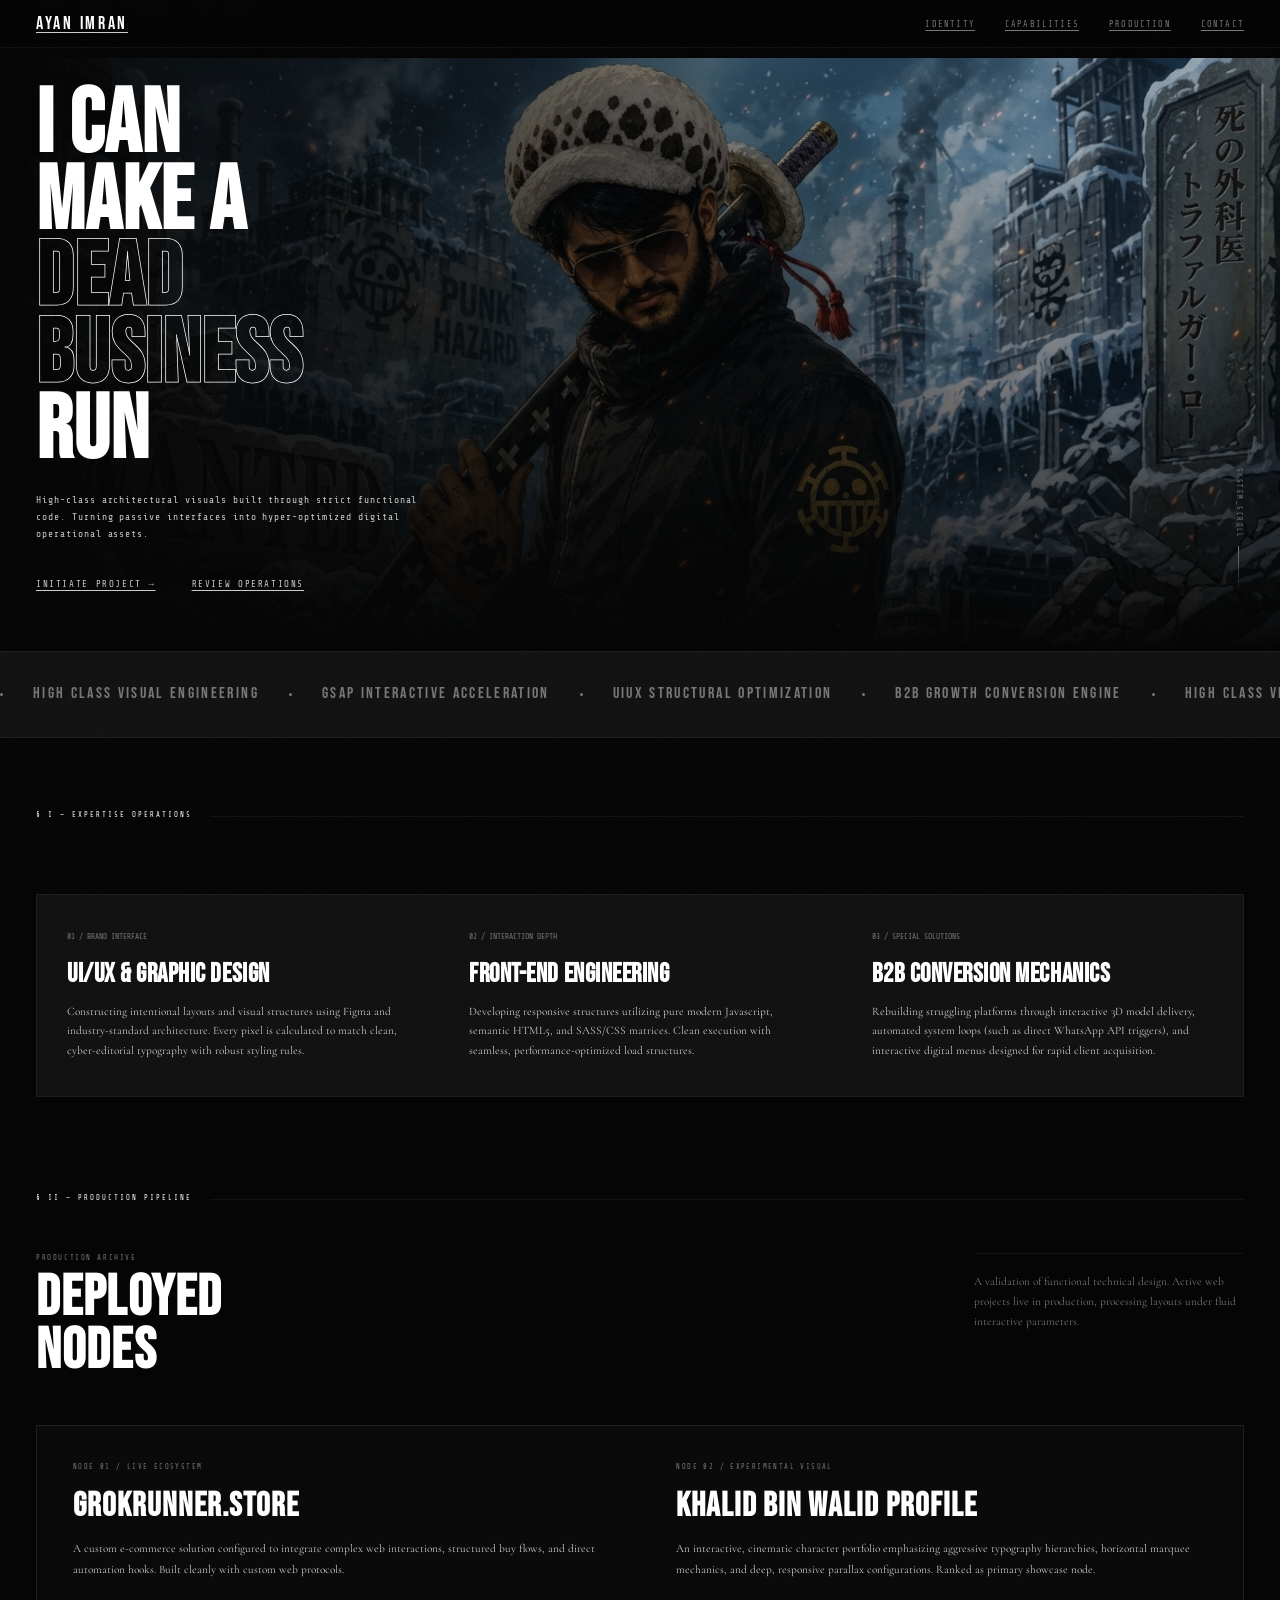
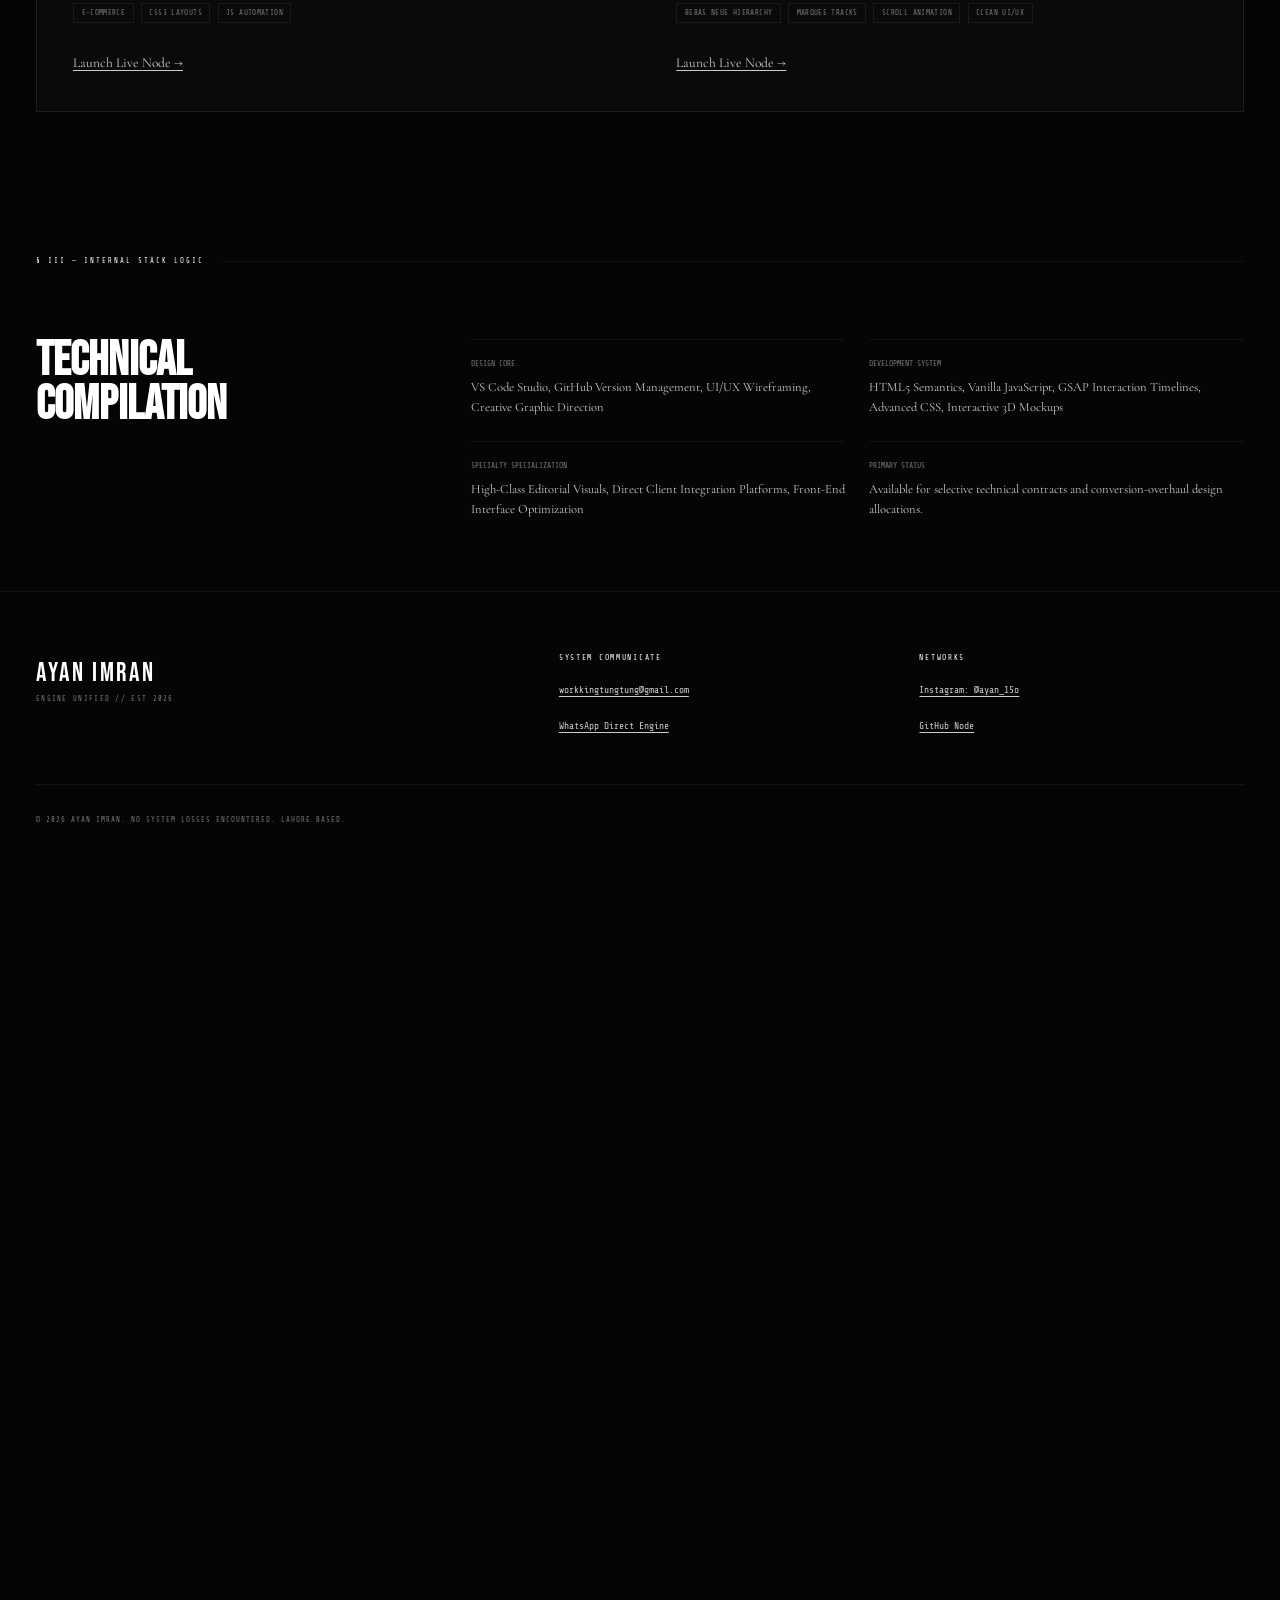
==== commit 817c9bea: "Add files via upload" ====
--- a/index.html
+++ b/index.html
@@ -176,7 +176,7 @@
 ══════════════════════════════════ */
 #hero {
   position: relative;
-  height: 100svh; min-height: 650px;
+  height: 100%; min-height: 650px;
   display: flex; flex-direction: column;
   justify-content: flex-end;
   padding: 0 3rem 5rem;
@@ -205,6 +205,7 @@
     background-position: center bottom; /* Centers asset layout for smaller Viewports */
     background-size: cover;
   }
+  .wordmark {opacity: 0;}
 }
 
 .hero-bg::after {
@@ -240,7 +241,7 @@
   line-height: 0.85;
   letter-spacing: 0.01em;
   color: var(--bone);
-  padding-top: 1rem;
+  padding-top: 5rem;
   opacity: 0; transform: translateY(30px);
   animation: fadeUp 1s 0.4s var(--ease-sharp) forwards;
 }
@@ -623,6 +624,7 @@
   .footer-top { grid-template-columns: 1fr; }
   #hero { padding: 0 1.5rem 4rem; }
   nav, #services, #showcase, #matrix, footer, .section-divider { padding-left: 1.5rem; padding-right: 1.5rem; }
+  
 }
 </style>
 </head>
@@ -657,9 +659,11 @@
     </div>
 
     <h1 class="hero-headline">
-      I CAN MAKE A<br>
-      <em>DEAD BUSINESS</em><br>
-      RUN CONVERTING
+      I CAN<br>
+      MAKE A<br>
+      <em>DEAD<br>
+        BUSINESS</em><br>
+      RUN
     </h1>
 
     <p class="hero-sub">
@@ -747,7 +751,7 @@
         <li>E-Commerce</li>
         <li>CSS3 Layouts</li>
         <li>JS Automation</li>
-        <li>API Hooks</li>
+        
       </ul>
       <p style="margin-top:2.5rem;"><a href="https://grokrunner.store/" target="_blank">Launch Live Node →</a></p>
     </article>
@@ -762,7 +766,7 @@
         <li>Bebas Neue Hierarchy</li>
         <li>Marquee Tracks</li>
         <li>Scroll Animation</li>
-        <li>Fluid Grids</li>
+        <li>Clean ui/ux</li>
       </ul>
       <p style="margin-top:2.5rem;"><a href="https://azanimran112243-sudo.github.io/khalid/" target="_blank">Launch Live Node →</a></p>
     </article>
